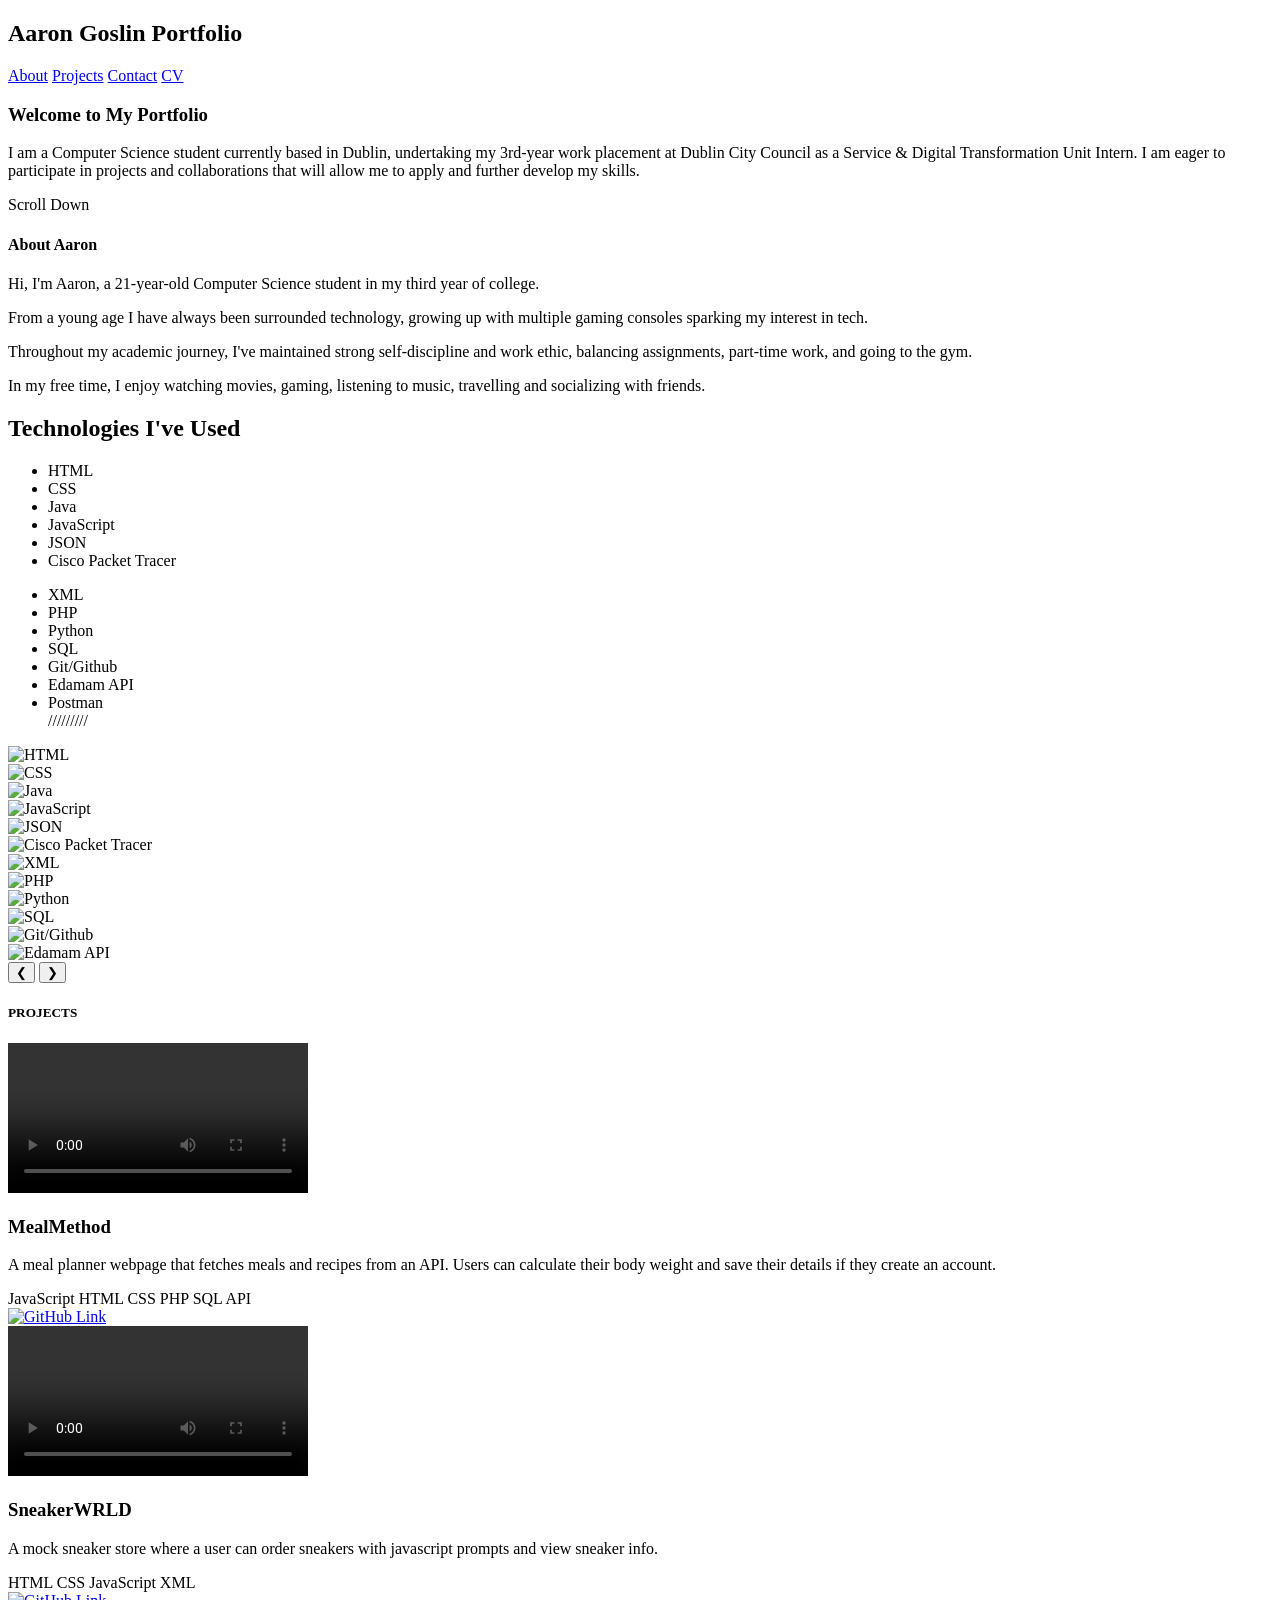
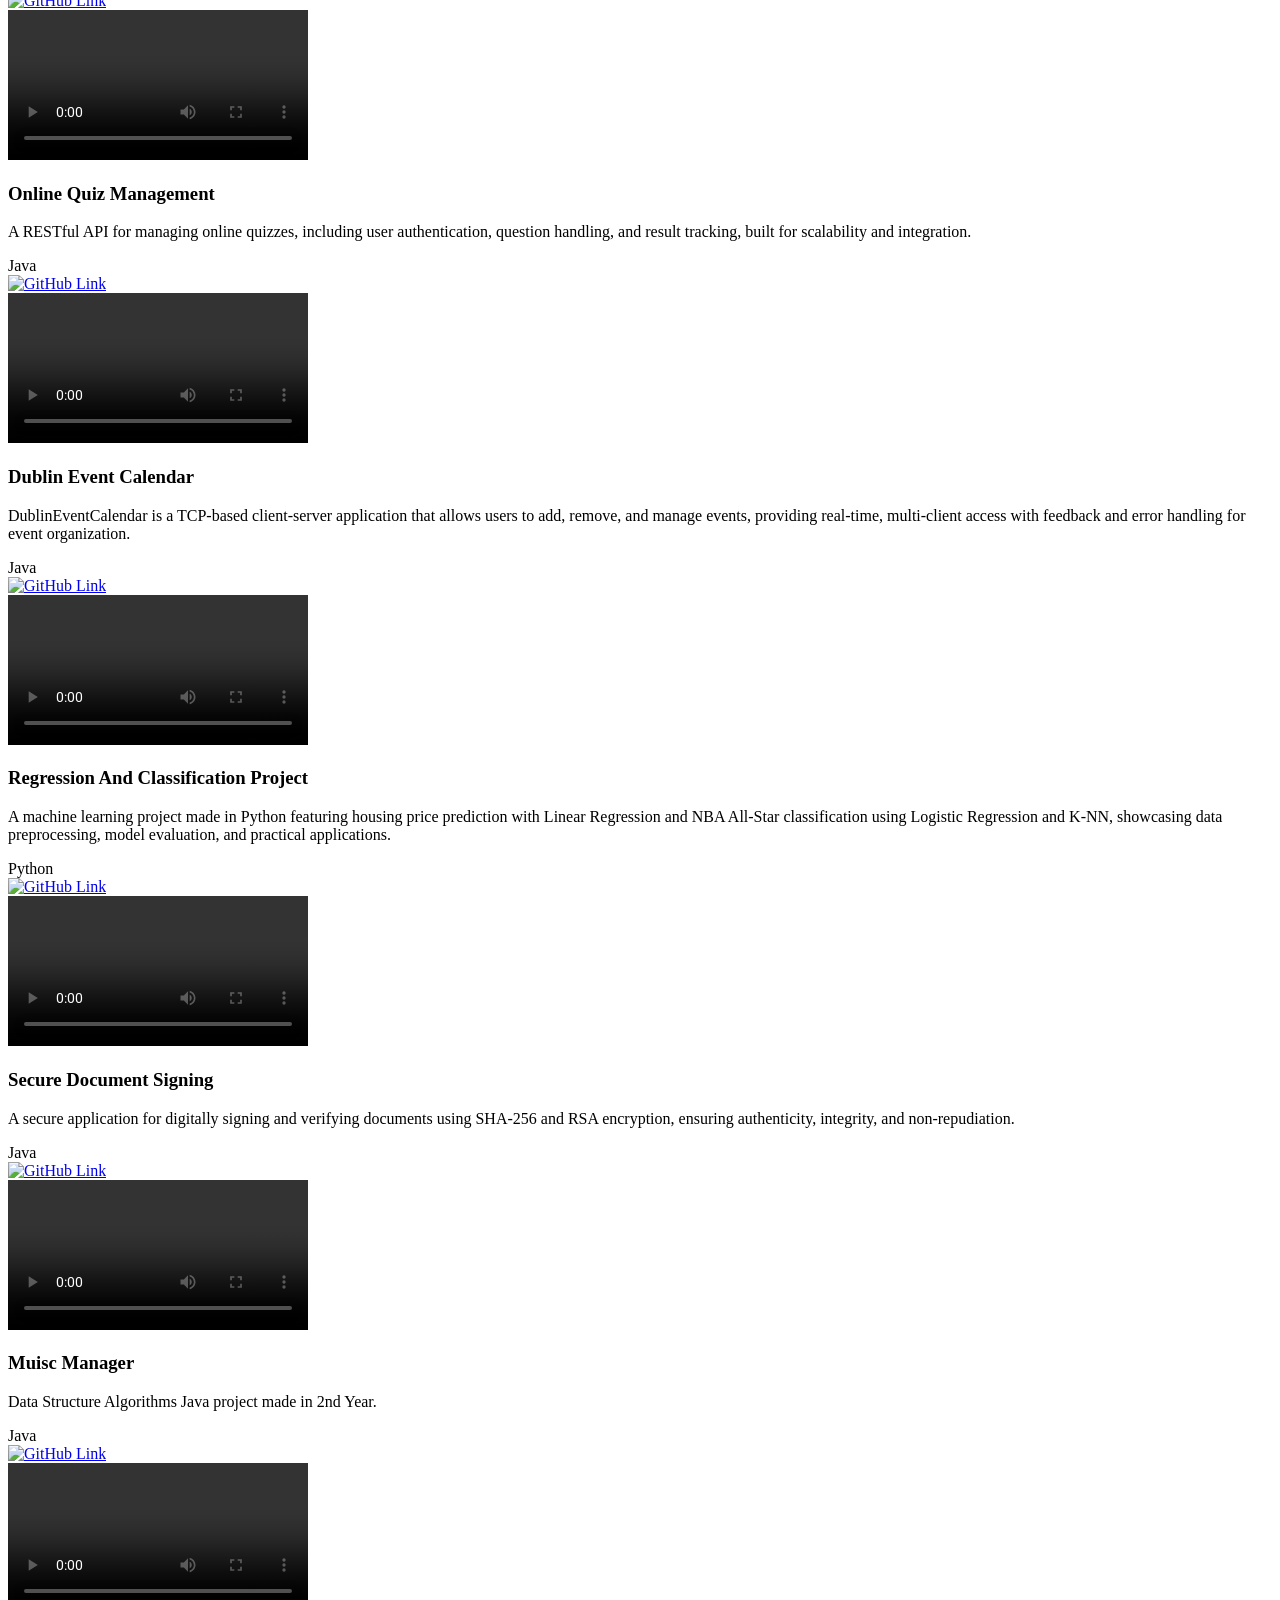
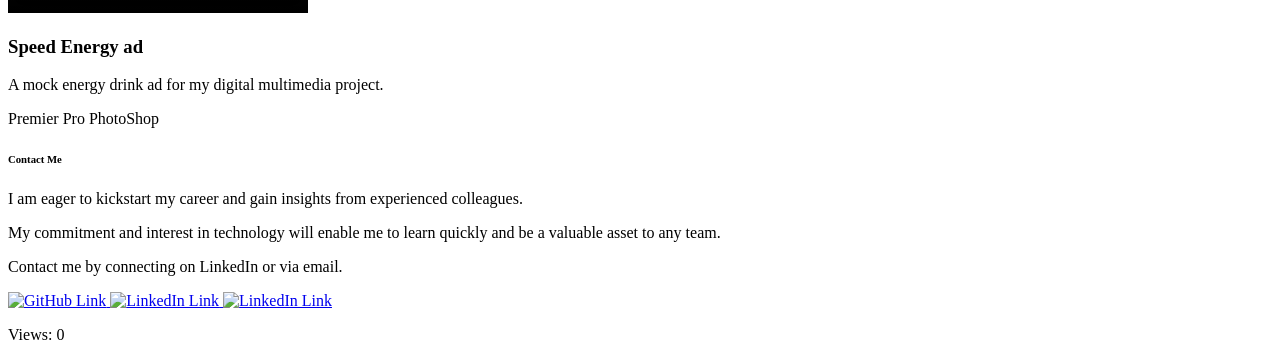
==== index.html @ 22c9a4e2 "Add files via upload" ====
<!DOCTYPE html>
<html lang="en" dir="ltr">
  <head>
    <meta charset="utf-8">
    <meta name="viewport" content="width=device-width, initial-scale=1.0">
    <title>Aaron Goslin Portfolio</title>
    <!-- GOOGLE FONTS -->
    <link rel="preconnect" href="https://fonts.googleapis.com">
    <link rel="preconnect" href="https://fonts.gstatic.com" crossorigin>
    <link href="https://fonts.googleapis.com/css2?family=PT+Sans&family=Roboto:wght@500&display=swap" rel="stylesheet">
    <link rel="icon" type="image/x-icon" href="img/ag.png">
    <link rel="stylesheet" href="style.css">
  </head>
  <body>
    <!-- Section 1: Header -->
    <section class="section-1index">

      <header>

        <h1 class="Indlogo">Aaron Goslin Portfolio</h1>
        <nav class="indexNav">
          <a href="#about">About</a>
          <a href="#projects">Projects</a>
          <a href="#contact">Contact</a>
          <a href="CV.pdf" class="active" target="_blank" download >CV</a>
        </nav>
      </header>

      <div class="centered-text">
              <h3>Welcome to My Portfolio</h3>
              <p>I am a Computer Science student currently based in Dublin, undertaking my 3rd-year work placement at
                Dublin City Council as a Service & Digital Transformation Unit Intern.
                I am eager to participate in projects and collaborations that will allow me to apply and further develop my skills.</p>
          </div>

      <div class="scroll-down">
        <p>Scroll Down</p>
        <div class="arrow"></div>
      </div>


    </section>

    <!-- Section 2: About -->
    <section id="about" class="section-2">

    <div class="about-card">
        <h4>About Aaron</h4>
        <p>Hi, I'm Aaron, a 21-year-old Computer Science student in my third year of college. </p>
        <p> From a young age I have always been surrounded technology, growing up with multiple gaming consoles sparking my interest in tech. </p>
        <p>Throughout my academic journey, I've maintained strong self-discipline and work ethic, balancing assignments, part-time work, and going to the gym.</p>
        <p>In my free time, I enjoy watching movies, gaming, listening to music, travelling and socializing with friends.</p>
    </div>

    <div class="content-container">
        <!-- Technologies Card -->
        <div class="tech-card">
            <h2>Technologies I've Used</h2>
            <div class="bookExpect">
                <ul class="left-column">
                    <li>HTML</li>
                    <li>CSS</li>
                    <li>Java</li>
                    <li>JavaScript</li>
                    <li>JSON</li>
                    <li>Cisco Packet Tracer</li>
                </ul>
                <ul class="right-column">
                    <li>XML</li>
                    <li>PHP</li>
                    <li>Python</li>
                    <li>SQL</li>
                    <li>Git/Github</li>
                    <li>Edamam API</li>
                    <li>Postman</li> /////////
                </ul>
            </div>

            <div class="carousel-container">
                <div class="carousel-wrapper">
                    <div class="carousel-item"><img src="img/html.png" alt="HTML"></div>
                    <div class="carousel-item"><img src="img/css.png" alt="CSS"></div>
                    <div class="carousel-item"><img src="img/java.png" alt="Java"></div>
                    <div class="carousel-item"><img src="img/javascript.png" alt="JavaScript"></div>
                    <div class="carousel-item"><img src="img/json.png" alt="JSON"></div>
                    <div class="carousel-item"><img src="img/cisco.png" alt="Cisco Packet Tracer"></div>
                    <div class="carousel-item"><img src="img/xml.png" alt="XML"></div>
                    <div class="carousel-item"><img src="img/php.png" alt="PHP"></div>
                    <div class="carousel-item"><img src="img/python.png" alt="Python"></div>
                    <div class="carousel-item"><img src="img/sql.png" alt="SQL"></div>
                    <div class="carousel-item"><img src="img/git3.png" alt="Git/Github"></div>
                    <div class="carousel-item"><img src="img/edamam.png" alt="Edamam API"></div>
                </div>
                <button class="carousel-button prev" onclick="moveSlide(-1)">&#10094;</button>
                <button class="carousel-button next" onclick="moveSlide(1)">&#10095;</button>
            </div>
        </div>


        </section>



        <!-- Section 3: Projects -->
      <section id="projects" class="section-3">
        <h5>PROJECTS</h5>
        <div class="project-cards-container">
          <div class="project-card">
            <video class="project-image" controls>
              <source src="vid/MealMethod_Demo.mp4" type="video/mp4">
            </video>
            <div class="project-details">
              <h3>MealMethod</h3>
              <p>A meal planner webpage that fetches meals and recipes from an API.
                Users can calculate their body weight and save their details if they create an account.</p>
              <div class="tech-stack">
                <span>JavaScript</span>
                <span>HTML</span>
                <span>CSS</span>
                <span>PHP</span>
                <span>SQL</span>
                <span>API</span>
              </div>
              <div class="project-links">
                <a href="https://github.com/aarongoso/MealMethod" target="_blank">
                  <img src="img/git2.png" alt="GitHub Link" style="cursor: pointer;">
                </a>
              </div>
            </div>
          </div>

          <div class="project-card">
            <video class="project-image" controls>
              <source src="vid/SneakerWRLD_Demo.mp4" type="video/mp4">
            </video>
            <div class="project-details">
              <h3>SneakerWRLD</h3>
              <p>A mock sneaker store where a user can order sneakers with javascript prompts and view sneaker info.</p>
              <div class="tech-stack">
                <span>HTML</span>
                <span>CSS</span>
                <span>JavaScript</span>
                <span>XML</span>
              </div>
              <div class="project-links">
                <a href="https://github.com/aarongoso/SneakerWRLD" target="_blank">
                  <img src="img/git2.png" alt="GitHub Link" style="cursor: pointer;">
                </a>
              </div>
            </div>
          </div>

          <div class="project-card">
            <video class="project-image" controls>
              <source src="vid/OnlineQuizManagement.mp4" type="video/mp4">
            </video>
            <div class="project-details">
              <h3>Online Quiz Management</h3>
              <p>A RESTful API for managing online quizzes, including user authentication, question handling,
                and result tracking, built for scalability and integration.</p>
              <div class="tech-stack">
                <span>Java</span>
              </div>
              <div class="project-links">
                <a href="https://github.com/aarongoso/OnlineQuizManagement" target="_blank">
                  <img src="img/git2.png" alt="GitHub Link" style="cursor: pointer;">
                </a>
              </div>
            </div>
          </div>

          <div class="project-card">
            <video class="project-image" controls>
              <source src="vid/DublinEventCalendar.mp4" type="video/mp4">
            </video>
            <div class="project-details">
              <h3>Dublin Event Calendar</h3>
              <p>DublinEventCalendar is a TCP-based client-server application that allows users to add, remove,
                 and manage events, providing real-time, multi-client access with feedback and error handling for event organization.</p>
              <div class="tech-stack">
                <span>Java</span>
              </div>
              <div class="project-links">
                <a href="https://github.com/aarongoso/DublinEventCalendar" target="_blank">
                  <img src="img/git2.png" alt="GitHub Link" style="cursor: pointer;">
                </a>
              </div>
            </div>
          </div>

          <div class="project-card">
            <video class="project-image" controls>
              <source src="vid/AI&ML.mp4" type="video/mp4">
            </video>
            <div class="project-details">
              <h3>Regression And Classification Project</h3>
              <p>A machine learning project made in Python featuring housing price prediction with
                Linear Regression and NBA All-Star classification using Logistic Regression and K-NN,
                 showcasing data preprocessing, model evaluation, and practical applications.</p>
              <div class="tech-stack">
                <span>Python</span>
              </div>
              <div class="project-links">
                <a href="https://github.com/aarongoso/RegressionAndClassification" target="_blank">
                  <img src="img/git2.png" alt="GitHub Link" style="cursor: pointer;">
                </a>
              </div>
            </div>
          </div>

          <div class="project-card">
            <video class="project-image" controls>
              <source src="vid/SecureDocument.mp4" type="video/mp4">
            </video>
            <div class="project-details">
              <h3>Secure Document Signing</h3>
              <p>A secure application for digitally signing and verifying documents using SHA-256 and RSA encryption, ensuring authenticity,
                 integrity, and non-repudiation.</p>
              <div class="tech-stack">
                <span>Java</span>
              </div>
              <div class="project-links">
                <a href="https://github.com/aarongoso/SecureDocumentSigning" target="_blank">
                  <img src="img/git2.png" alt="GitHub Link" style="cursor: pointer;">
                </a>
              </div>
            </div>
          </div>

          <div class="project-card">
            <video class="project-image" controls>
              <source src="vid/MusicJava.mp4" type="video/mp4">
            </video>
            <div class="project-details">
              <h3>Muisc Manager</h3>
              <p>Data Structure Algorithms Java project made in 2nd Year.</p>
              <div class="tech-stack">
                <span>Java</span>
              </div>
              <div class="project-links">
                <a href="https://github.com/aarongoso/MusicManager" target="_blank">
                  <img src="img/git2.png" alt="GitHub Link" style="cursor: pointer;">
                </a>
              </div>
            </div>
          </div>

          <div class="project-card">
            <video class="project-image" controls>
              <source src="vid/Speed.mp4" type="video/mp4">
            </video>
            <div class="project-details">
              <h3>Speed Energy ad</h3>
              <p>A mock energy drink ad for my digital multimedia project.</p>
              <div class="tech-stack">
                <span>Premier Pro</span>
                <span>PhotoShop</span>
              </div>
            </div>
          </div>

        </div>
      </section>



      <!-- Section 4: Contact -->
  <section id="contact" class="section-4">
    <div class="contact-card">
      <h6>Contact Me</h6>
      <p>I am eager to kickstart my career and gain insights from experienced colleagues. </p>
      <p>My commitment and interest in technology will enable me to learn quickly and be a valuable asset to any team.</p>
      <p>Contact me by connecting on LinkedIn or via email.</p>
      <div class="contact-links">
        <a href="https://github.com/aarongoso" target="_blank">
          <img src="img/git2.png" alt="GitHub Link" style="cursor: pointer;">
        </a>
        <a href="https://www.linkedin.com/in/aaron-goslin-661679253/" target="_blank">
          <img src="img/linkedin.png" alt="LinkedIn Link" style="cursor: pointer;">
        </a>
        <a href="mailto:aarongoso11@gmail.com" target="_blank">
          <img src="img/email.png" alt="LinkedIn Link" style="cursor: pointer;">
        </a>
      </div>
    </div>

  </section>

  <p>Views: <span id="viewCount">0</span></p>

    <!-- jQuery Scripts -->
    <script src="https://code.jquery.com/jquery-3.5.1.min.js" integrity="sha256-9/aliU8dGd2tb6OSsuzixeV4y/faTqgFtohetphbbj0=" crossorigin="anonymous"></script>
    <script src="java.js"></script>

    <footer class="footer">
</footer>
  </body>
</html>
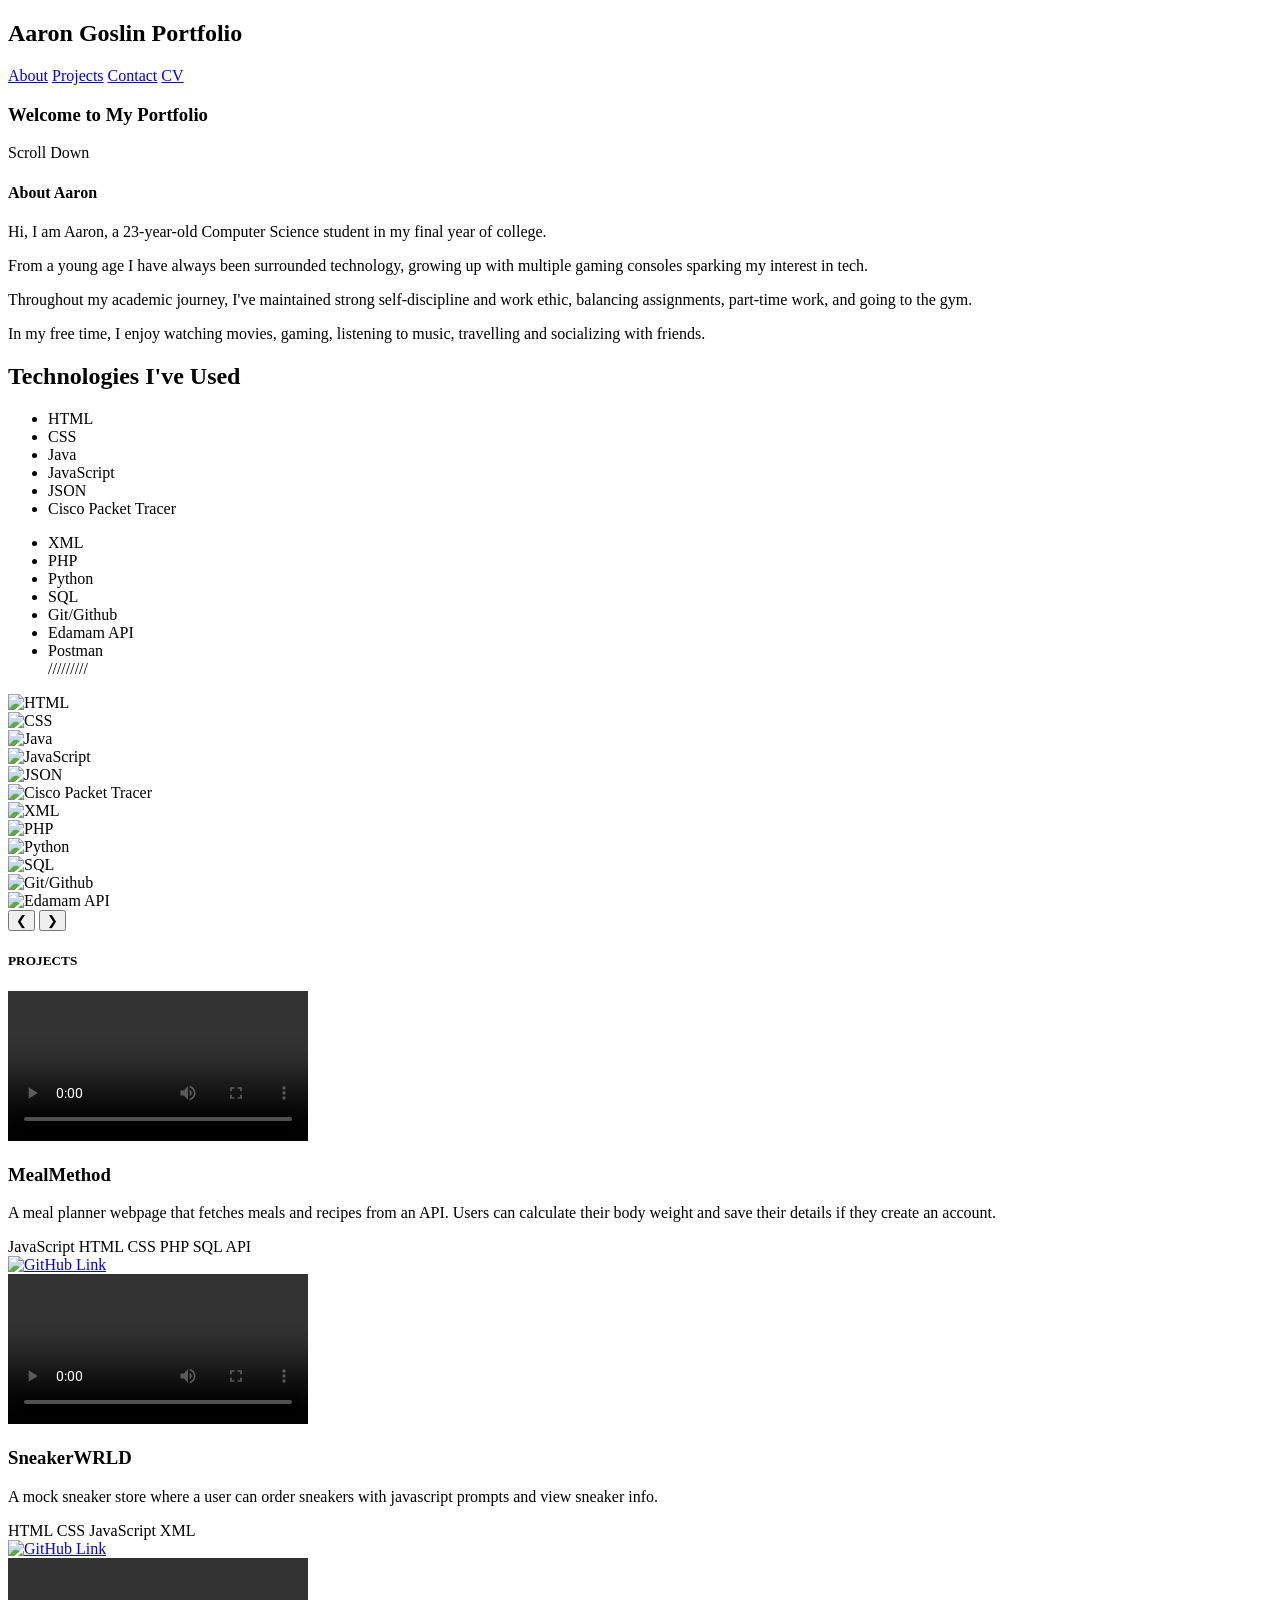
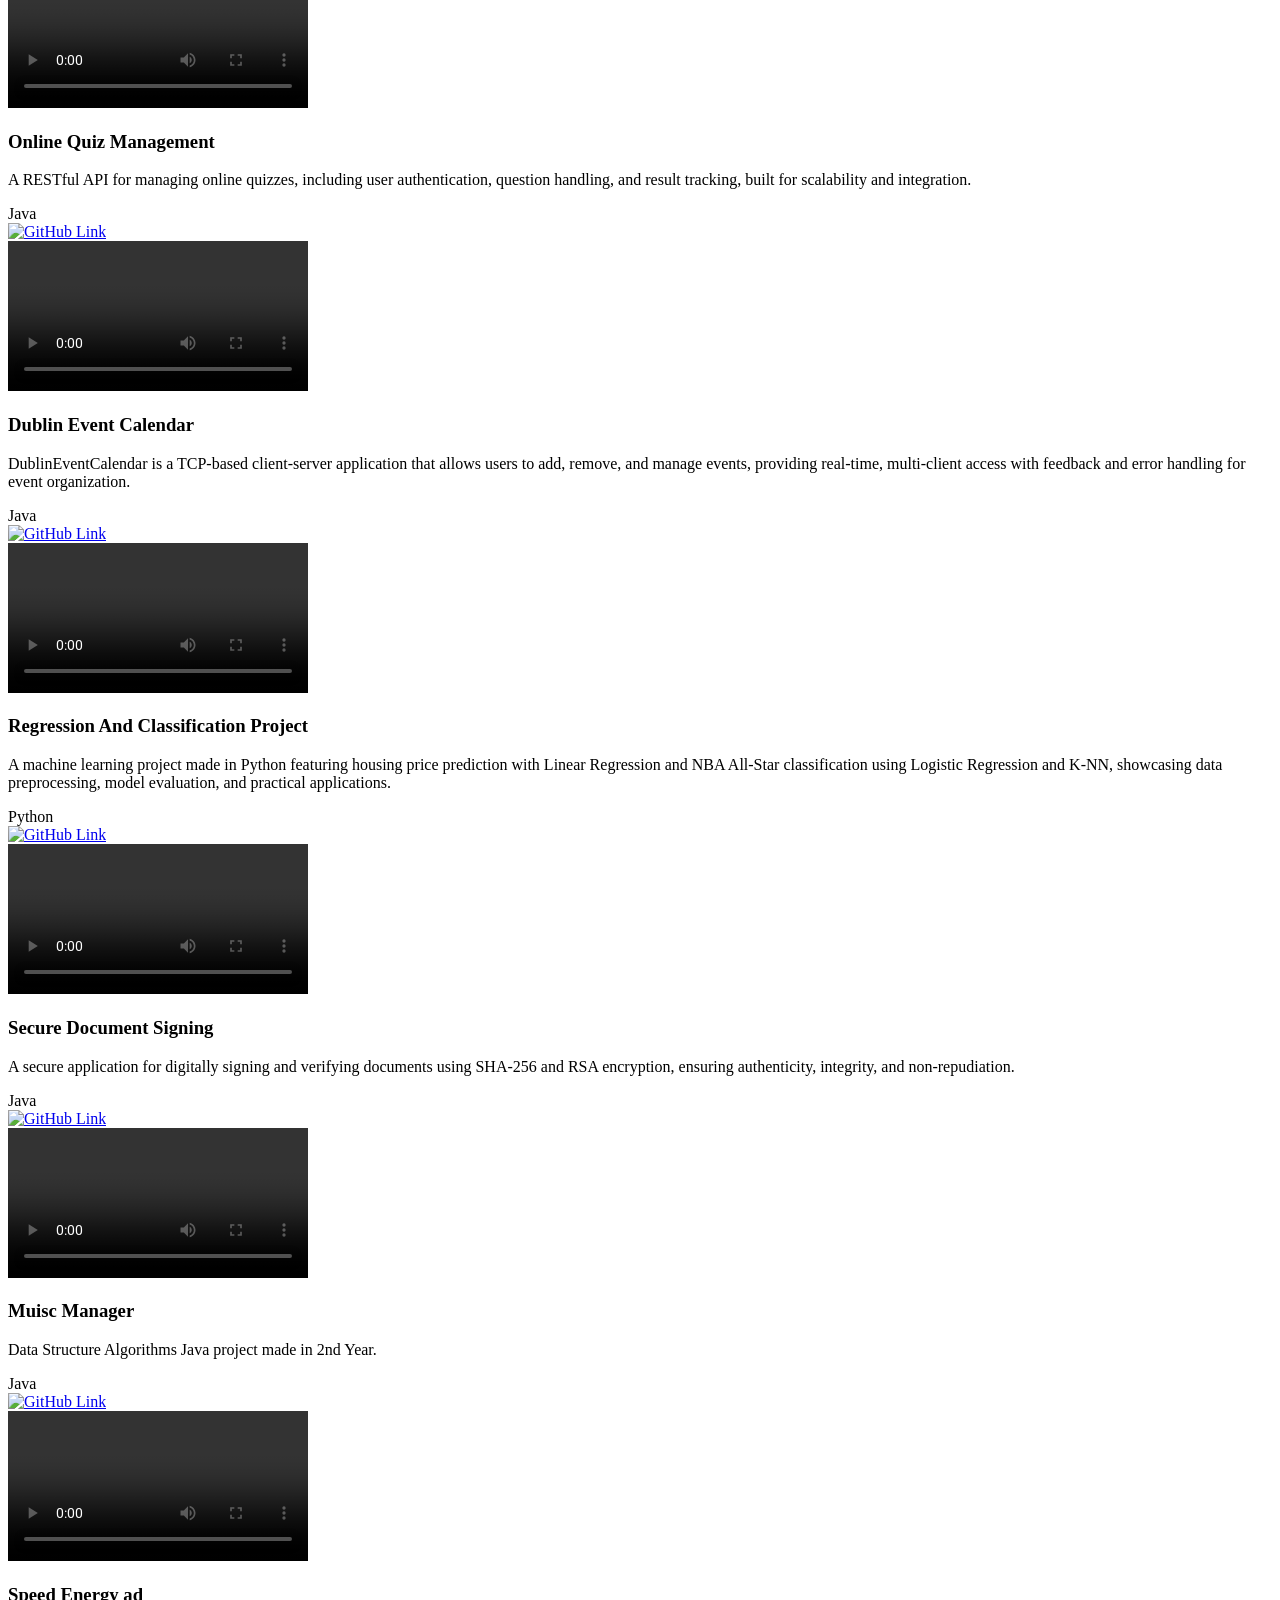
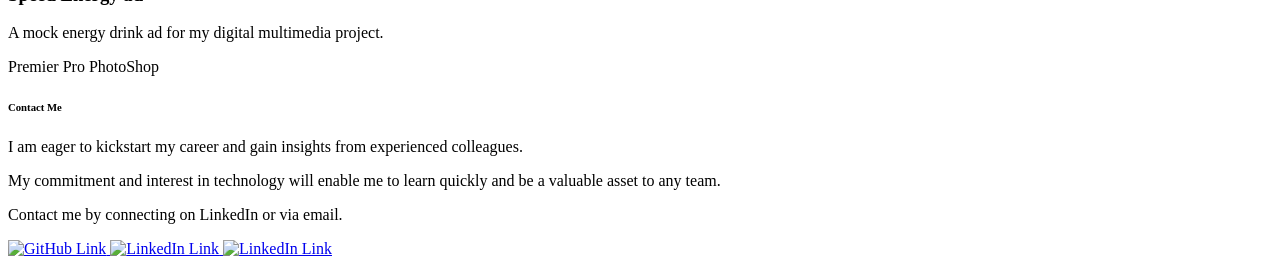
==== commit 8369f6f1: "Add files via upload" ====
--- a/index.html
+++ b/index.html
@@ -28,9 +28,10 @@
 
       <div class="centered-text">
               <h3>Welcome to My Portfolio</h3>
-              <p>I am a Computer Science student currently based in Dublin, undertaking my 3rd-year work placement at
-                Dublin City Council as a Service & Digital Transformation Unit Intern.
-                I am eager to participate in projects and collaborations that will allow me to apply and further develop my skills.</p>
+              <pI am a Computer Science student currently based in Dublin,
+              having completed my 3rd-year work placement at Dublin City Council as a Service & Digital Transformation Unit Intern.
+            I am now in my 4th year at the National College of Ireland,
+            eagerly seeking full-time or graduate work opportunities to apply and further develop my skills from September 2026.</p>
           </div>
 
       <div class="scroll-down">
@@ -46,7 +47,7 @@
 
     <div class="about-card">
         <h4>About Aaron</h4>
-        <p>Hi, I'm Aaron, a 21-year-old Computer Science student in my third year of college. </p>
+        <p>Hi, I am Aaron, a 23-year-old Computer Science student in my final year of college. </p>
         <p> From a young age I have always been surrounded technology, growing up with multiple gaming consoles sparking my interest in tech. </p>
         <p>Throughout my academic journey, I've maintained strong self-discipline and work ethic, balancing assignments, part-time work, and going to the gym.</p>
         <p>In my free time, I enjoy watching movies, gaming, listening to music, travelling and socializing with friends.</p>
@@ -286,8 +287,6 @@
 
   </section>
 
-  <p>Views: <span id="viewCount">0</span></p>
-
     <!-- jQuery Scripts -->
     <script src="https://code.jquery.com/jquery-3.5.1.min.js" integrity="sha256-9/aliU8dGd2tb6OSsuzixeV4y/faTqgFtohetphbbj0=" crossorigin="anonymous"></script>
     <script src="java.js"></script>
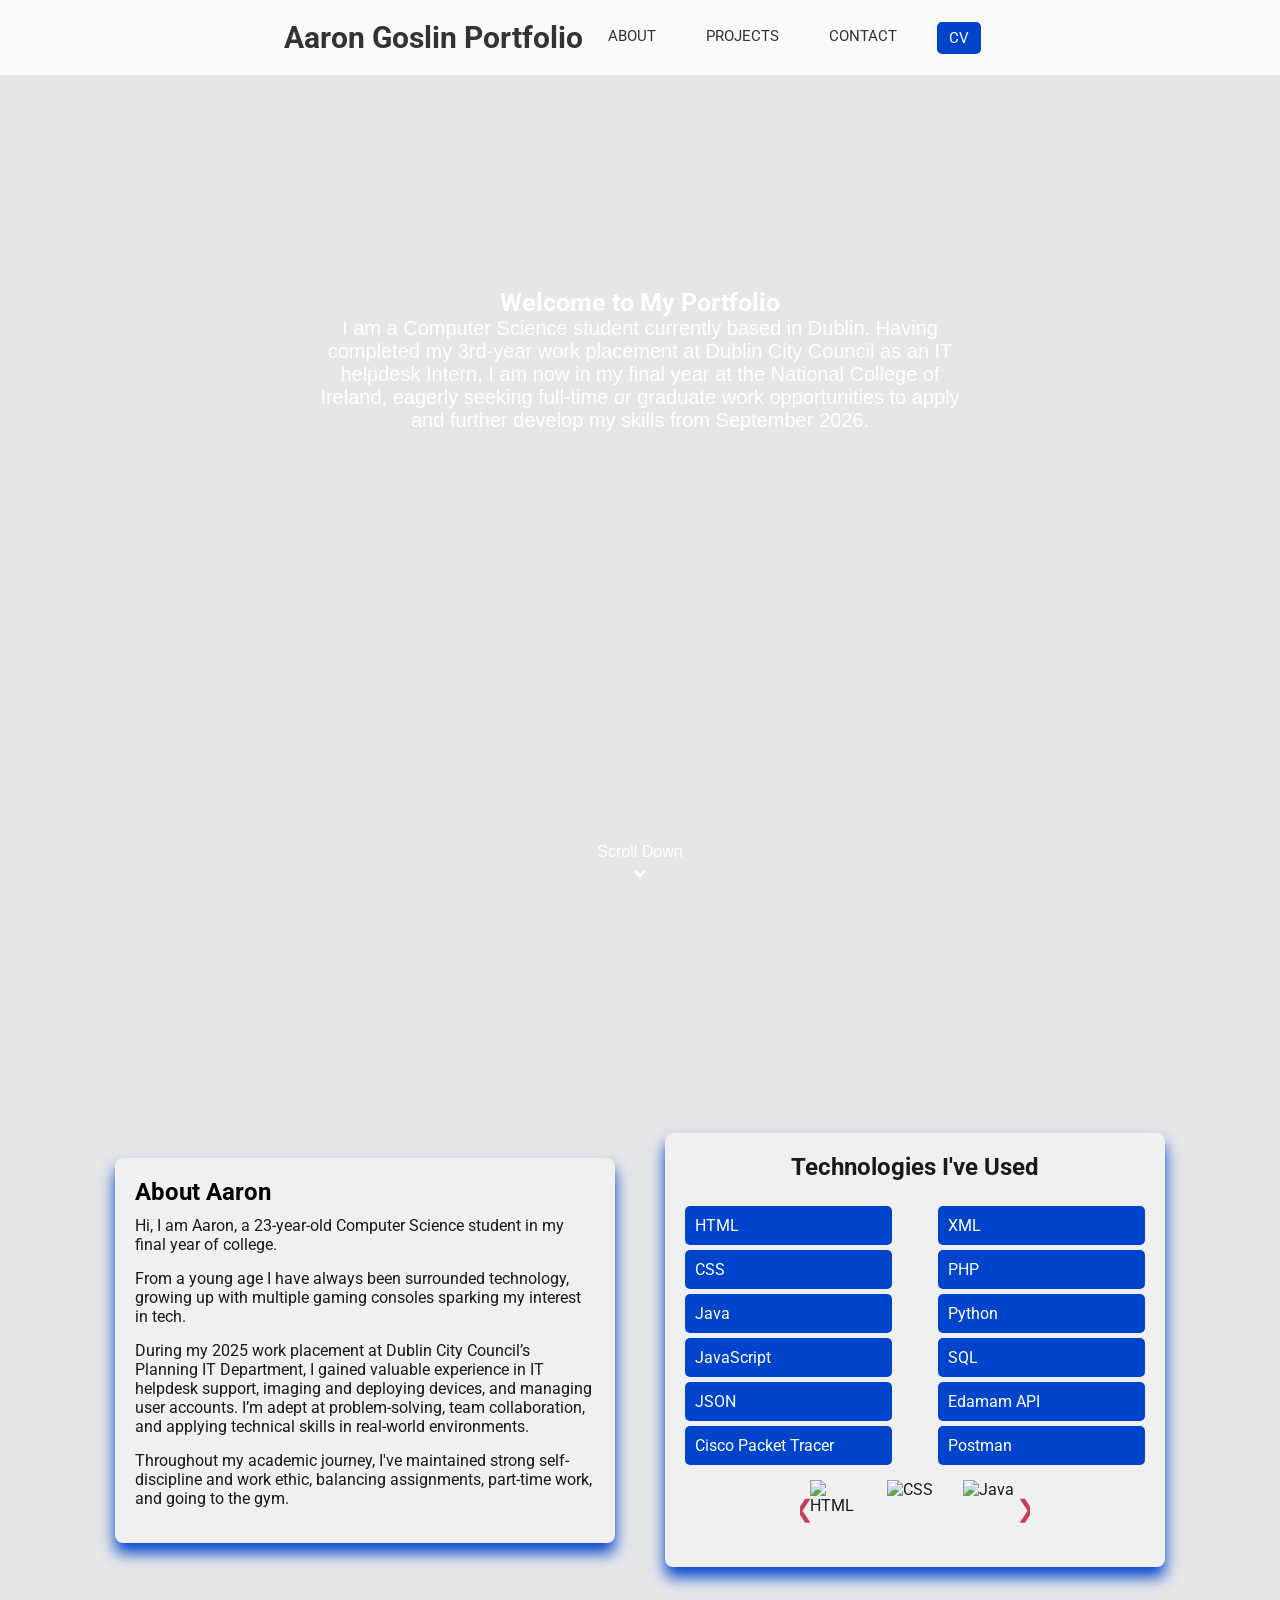
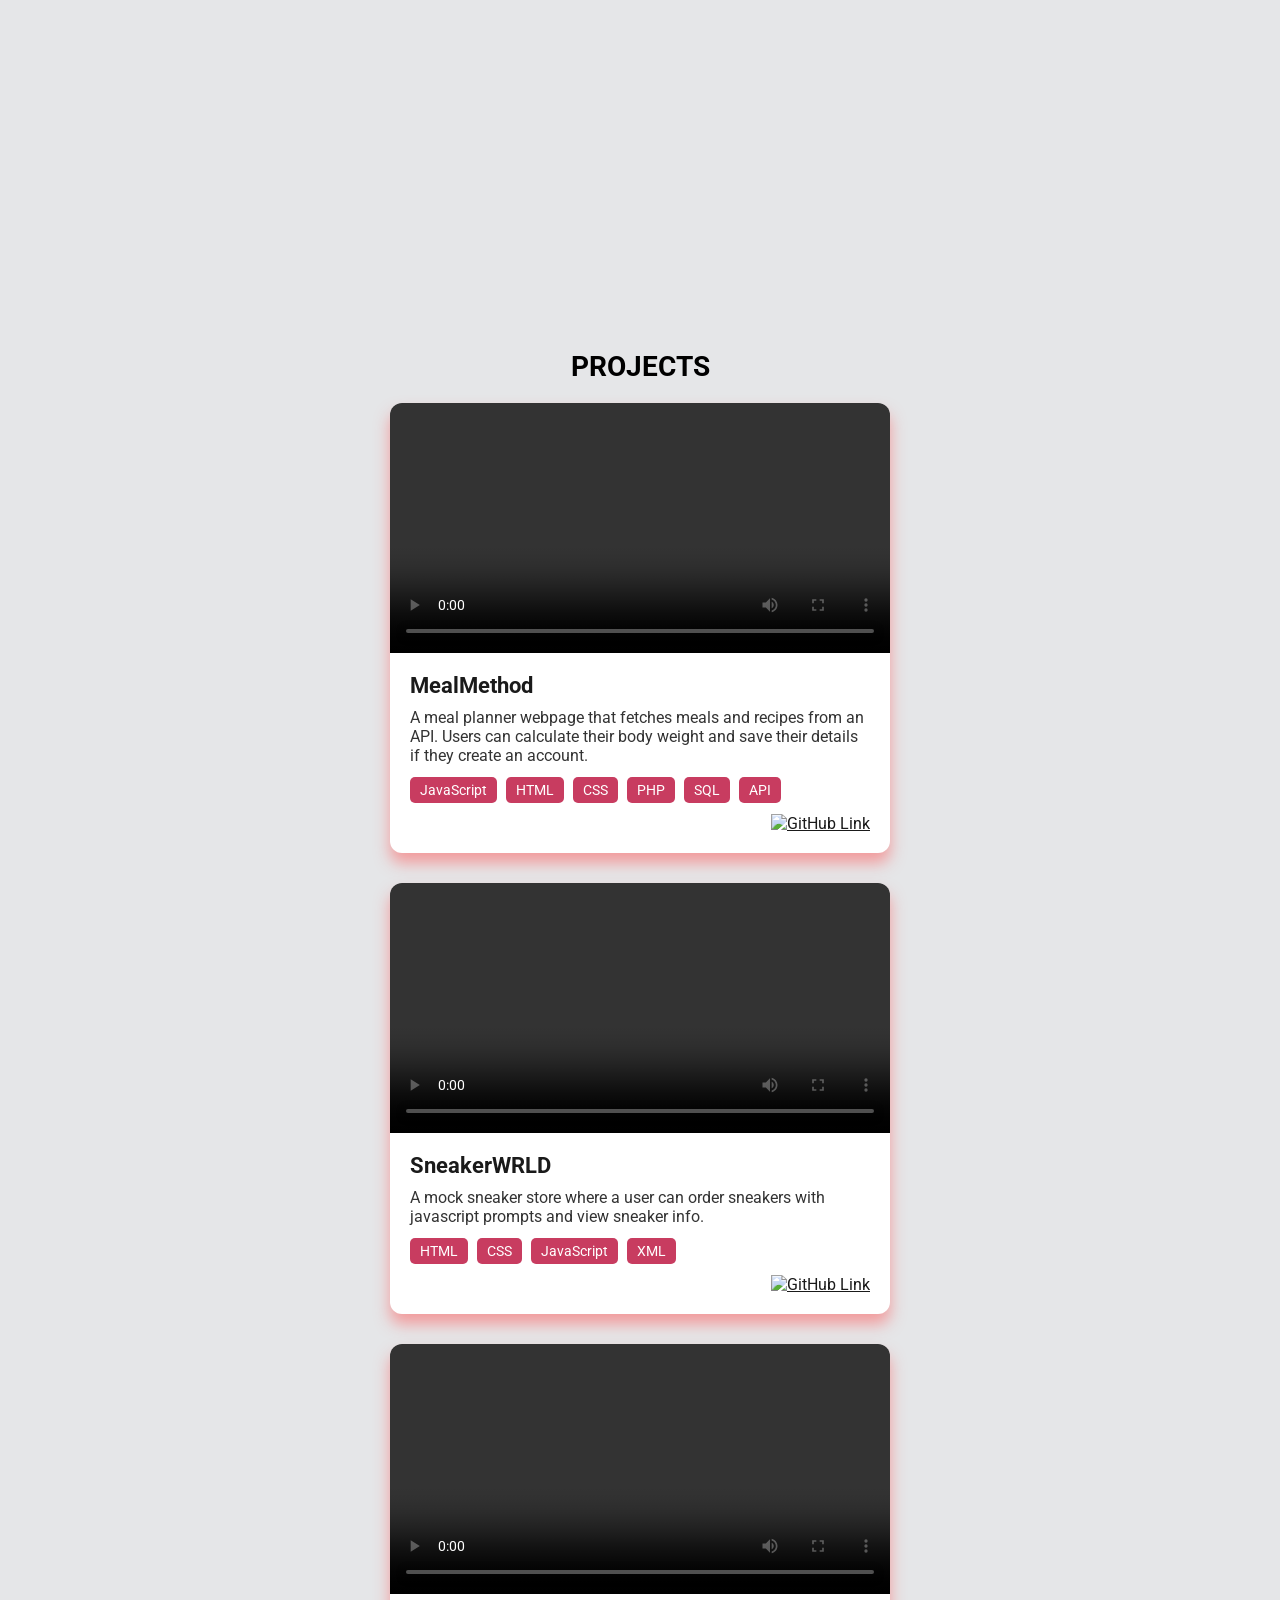
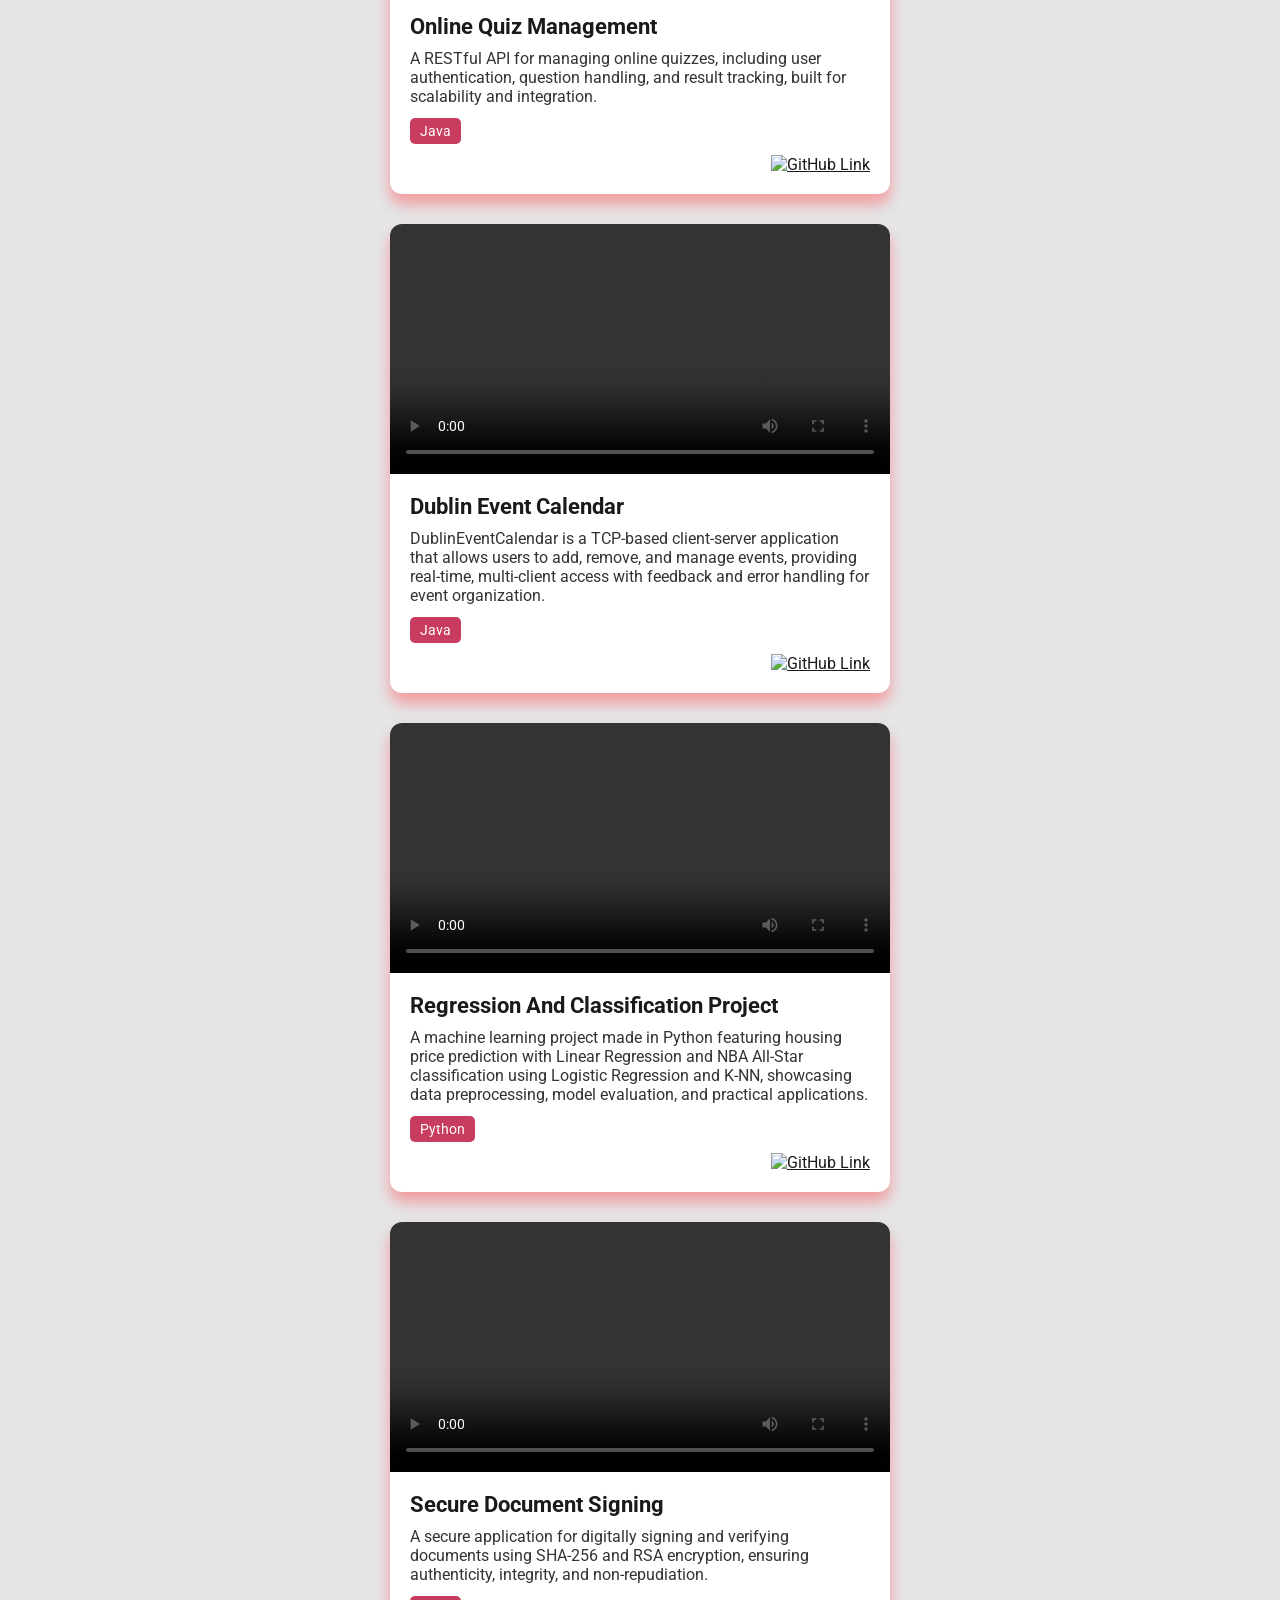
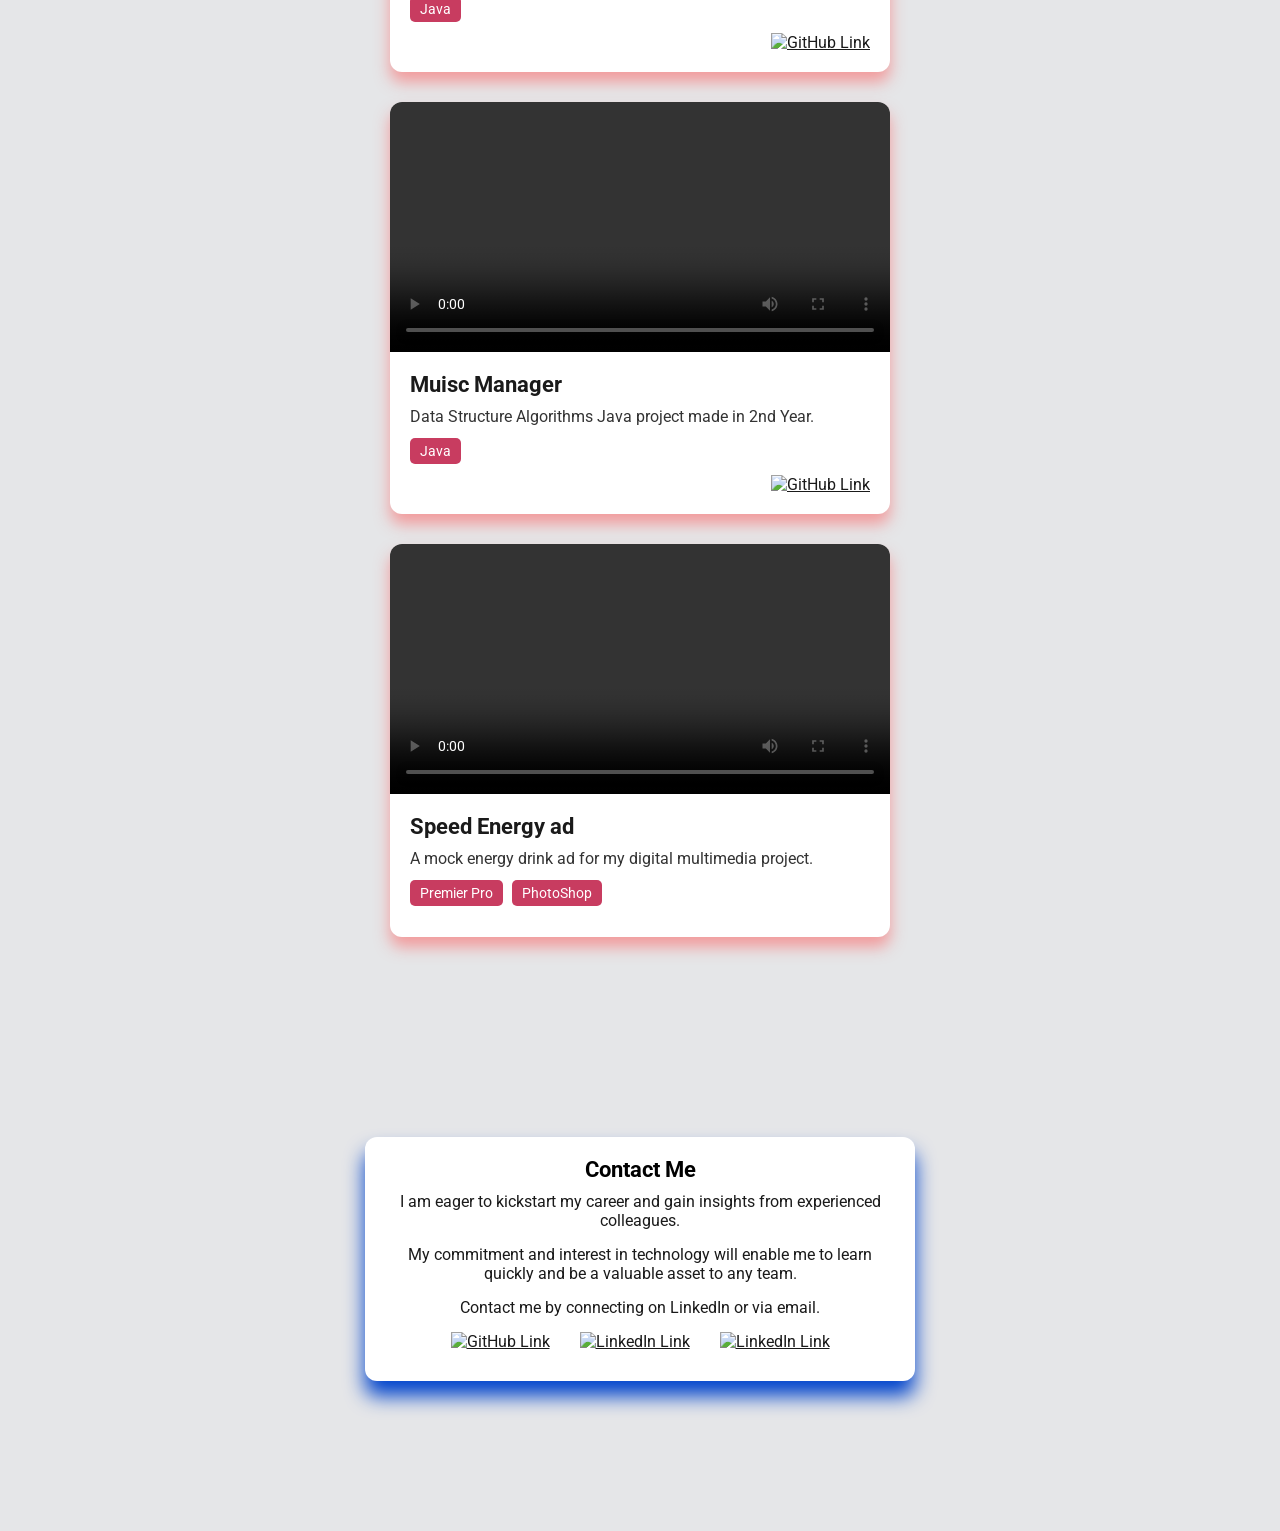
==== commit 812aa294: "Add files via upload" ====
--- a/index.html
+++ b/index.html
@@ -28,9 +28,9 @@
 
       <div class="centered-text">
               <h3>Welcome to My Portfolio</h3>
-              <pI am a Computer Science student currently based in Dublin,
-              having completed my 3rd-year work placement at Dublin City Council as a Service & Digital Transformation Unit Intern.
-            I am now in my 4th year at the National College of Ireland,
+              <p>I am a Computer Science student currently based in Dublin.
+              Having completed my 3rd-year work placement at Dublin City Council as an IT helpdesk Intern,
+            I am now in my final year at the National College of Ireland,
             eagerly seeking full-time or graduate work opportunities to apply and further develop my skills from September 2026.</p>
           </div>
 
@@ -49,8 +49,9 @@
         <h4>About Aaron</h4>
         <p>Hi, I am Aaron, a 23-year-old Computer Science student in my final year of college. </p>
         <p> From a young age I have always been surrounded technology, growing up with multiple gaming consoles sparking my interest in tech. </p>
+        <p>During my 2025 work placement at Dublin City Council’s Planning IT Department, I gained valuable experience in IT helpdesk support, imaging and deploying devices,
+          and managing user accounts. I’m adept at problem-solving, team collaboration, and applying technical skills in real-world environments.</p>
         <p>Throughout my academic journey, I've maintained strong self-discipline and work ethic, balancing assignments, part-time work, and going to the gym.</p>
-        <p>In my free time, I enjoy watching movies, gaming, listening to music, travelling and socializing with friends.</p>
     </div>
 
     <div class="content-container">
@@ -71,9 +72,8 @@
                     <li>PHP</li>
                     <li>Python</li>
                     <li>SQL</li>
-                    <li>Git/Github</li>
                     <li>Edamam API</li>
-                    <li>Postman</li> /////////
+                    <li>Postman</li>
                 </ul>
             </div>
 
--- a/style.css
+++ b/style.css
@@ -0,0 +1,484 @@
+:root {
+  --white-color: #FFFFFF;
+  --black-color: #000000;
+  --gray-color: #333333;
+  --grayback-color: #E5E6E8;
+  --blue-color: #0044cc;
+  --darker-blue-color: #0056b3;
+  --light-red-color: #C83C60;
+  --roboto: 'Roboto';
+  --PT: 'PT Sans';
+}
+
+* {
+  padding: 0;
+  margin: 0;
+  box-sizing: border-box;
+  font-family: 'Roboto', 'PT Sans', sans-serif;
+  color: #1a1a1a;
+}
+
+html, body {
+  height: 100%;
+    background-color: #E5E6E8;
+    color: #fff;
+    margin: 0;
+    padding: 0;
+}
+
+/* Section 1 */
+.section-1index {
+  background: url('background.jpg') no-repeat center center/cover;
+  background-size: cover;
+    height: 100vh;
+    display: flex;
+    flex-direction: column;
+    align-items: center;
+    justify-content: center; /* Center vertically */
+    text-align: center; /* Center text horizontally */
+  position: relative;
+}
+
+.centered-text {
+  position: absolute;
+  top: 40%;
+  left: 50%;
+  transform: translate(-50%, -50%);
+  font-family: 'PT Sans', sans-serif;
+  color: var(--white-color);
+  z-index: 10;
+}
+
+.centered-text h3, .centered-text p {
+  color: white;
+  font-family: 'Roboto', sans-serif;
+  margin: 0;
+  font-size: 25px;
+  opacity: 0; /* Start with invisible text */
+  animation: fadeIn 1.5s ease-in forwards; /* Apply fade-in animation */
+}
+
+.centered-text p {
+  font-family: 'PT Sans', sans-serif;
+  font-size: 20px;
+  animation-delay: 0.3s; /* Delay paragraph animation for stagger effect */
+}
+
+/* Fade-in animation */
+@keyframes fadeIn {
+  from {
+    opacity: 0;
+    transform: translateY(20px); /* Slight upward movement */
+  }
+  to {
+    opacity: 1;
+    transform: translateY(0);
+  }
+}
+
+
+header {
+  display: flex;
+  justify-content: center; /* Center the content horizontally */
+  align-items: center;
+  padding: 20px 30px;
+  position: fixed;
+  top: 0;
+  left: 0;
+  width: 100%;
+  background-color: rgba(255, 255, 255, 0.8);
+  backdrop-filter: blur(5px);
+  transition: background-color 0.5s;
+  z-index: 1000;
+}
+
+h1 {
+  text-align: center;
+  font-size: 30px;
+  color: var(--gray-color);
+  margin: 0; /* Remove margins to ensure centering works */
+}
+
+nav {
+  display: flex; /* Use flexbox for navigation links */
+  justify-content: center; /* Center links */
+}
+
+nav a {
+  margin: 0 15px; /* Add horizontal margin */
+  font-size: 15px;
+  text-decoration: none;
+  text-transform: uppercase;
+  color: var(--gray-color);
+  transition: color 0.3s;
+  transition: color 0.3s, background-color 0.3s; /* Include background-color in transition */
+  padding: 5px 10px; /* Add padding to create the box effect */
+  border-radius: 5px; /* Add border radius for rounded corners */
+}
+
+.indexNav a.active {
+    background: var(--blue-color);
+    color: var(--white-color);
+    border: 2px solid var(--blue-color);
+    padding: 5px 10px;
+    border-radius: 5px;
+    transition: all 0.3s ease;
+}
+
+/* Hover Effect for the Navbar Button */
+nav a:hover {
+  color: var(--white-color); /* Change text color to white */
+  background-color: var(--blue-color); /* Blue background box on hover */
+}
+
+
+/* Styling for the CV Button */
+.indexNav a[href$="cv.pdf"] {
+    background: #007bff; /* Blue background for the CV button */
+    color: white; /* White text color for contrast */
+    border: 2px solid #007bff; /* Border to match the button */
+}
+
+/* Hover Effect for the CV Button */
+.indexNav a[href$="cv.pdf"]:hover {
+    background: #0056b3; /* Darker blue on hover */
+    border: 2px solid #0056b3;
+    transition: all 0.3s ease; /* Smooth transition effect */
+}
+
+.scroll-down {
+  position: absolute;
+  bottom: 20px;
+  left: 50%;
+  transform: translateX(-50%);
+  text-align: center;
+  opacity: 0.6;
+  transition: opacity 0.5s ease-in-out;
+}
+
+.scroll-down p {
+  font-family: 'PT Sans', sans-serif;
+  color: var(--white-color);
+}
+
+.arrow {
+  border: solid var(--white-color);
+  border-width: 0 3px 3px 0;
+  display: inline-block;
+  padding: 3px;
+  transform: rotate(45deg);
+  margin-top: 5px;
+}
+
+/* About Section Styling */
+.section-2 {
+    display: flex;                  /* Use Flexbox for positioning */
+    justify-content: center;        /* Center content horizontally */
+    align-items: center;            /* Center content vertically */
+    min-height: 100vh;
+    background-color: #E5E6E8;
+    gap: 50px;                      /* Space between the two cards */
+    margin-bottom: 150px
+}
+
+.section-2 h4 {
+    font-size: 24px;
+    color: var(--black-color);
+    margin-bottom: 10px;
+}
+
+/* Styling for the About Cards */
+.about-card, .tech-card {
+    background-color: #f0f0f0;      /* Light background for the cards */
+    border-radius: 8px;             /* Rounded corners */
+    box-shadow: 0 10px 15px var(--blue-color); /* Subtle shadow */
+    padding: 20px;                  /* Inner padding for content */
+    width: 500px;
+    text-align: left;
+}
+
+.about-card p {
+    margin-bottom: 15px; /* Adjust the value for desired spacing */
+}
+
+.tech-card h2 {
+  text-align: center; /* Center text alignment */
+ margin: 0 0 20px; /* Optional spacing below the heading */
+}
+
+.bookExpect {
+    display: flex; /* Align columns side by side */
+    justify-content: space-between; /* Space between columns */
+    margin-top: 20px; /* Space above the technology list */
+}
+
+.left-column, .right-column {
+    list-style-type: none;
+    padding: 0;
+    width: 45%;
+}
+
+.left-column li, .right-column li {
+    background: var(--blue-color);
+    color: var(--white-color);
+    margin: 5px 0;
+    padding: 10px;
+    border-radius: 5px; /* Rounded corners */
+    transition: background-color 0.3s; /* Smooth transition for hover effect */
+}
+
+.left-column li:hover, .right-column li:hover {
+    background: var(--gray-color); /* Change background on hover */
+}
+
+.carousel-container {
+    position: relative;
+    width: 50%;
+    margin: auto;
+    overflow: hidden; /* Hide overflow for scrolling effect */
+}
+
+/* Carousel Wrapper to hold all items */
+.carousel-wrapper {
+    display: flex;
+    transition: transform 0.5s ease-in-out;
+}
+
+/* Carousel Item */
+.carousel-item {
+    min-width: 33.33%; /* Show three items at a time */
+    box-sizing: border-box;
+    padding: 10px;
+}
+
+/* Carousel Button Styling */
+.carousel-button {
+    background: transparent; /* Clear background */
+    border: none;
+    cursor: pointer;
+    outline: none;
+    font-size: 24px;
+    color: #C83C60;
+    transition: color 0.3s;
+    width: 1%;
+    height: 50px;
+    display: flex;
+    align-items: center;
+    justify-content: center;
+}
+
+/* Optional hover effect */
+.carousel-button:hover {
+    color: darkblue; /* Darker blue on hover */
+}
+
+/* Positioning for better alignment */
+.carousel-button.prev {
+    position: absolute;
+    left: 3px;
+    top: 50%;
+    transform: translateY(-50%);
+}
+
+.carousel-button.next {
+    position: absolute;
+    right: 3px;
+    top: 50%;
+    transform: translateY(-50%);
+}
+
+
+.section
+
+
+
+.section-3 {
+    display: flex; /* Flexbox to center content */
+    flex-direction: column;
+    align-items: center;
+    justify-content: center;
+    padding: 20px;
+}
+
+.section-3 h5 {
+    text-align: center;
+    font-size: 28px;
+    margin-bottom: 20px;
+    color: var(--black-color);
+}
+
+
+/* Projects Section Styling */
+.projects-section {
+    display: flex;
+    justify-content: center;
+    align-items: center;
+    min-height: 100vh;
+    background-color: #f5f5f5;
+}
+
+/* Container to hold all project cards */
+.project-cards-container {
+    display: flex;
+    flex-direction: column;
+    align-items: center;
+    justify-content: center;
+    gap: 30px;    /* Space between project cards */
+    margin: 0 auto;
+}
+
+/* Individual project card */
+.project-card {
+    background-color: var(--white-color);
+    border-radius: 12px;          /* Rounded corners */
+    box-shadow: 0 10px 15px rgba(255, 81, 81, 0.5);
+    overflow: hidden;        /* Ensure inner content doesn't overflow */
+    width: 500px;
+    display: flex;
+    flex-direction: column;     /* Stack content inside the card */
+    text-align: left;
+    margin: 0 auto;         /* Center each card within the container */
+}
+
+
+/* Project image */
+.project-image {
+    width: 100%;
+    height: auto;
+}
+
+/* Details section inside the project card */
+.project-details {
+    padding: 20px;
+    text-align: left;
+}
+
+/* Project title styling */
+.project-details h3 {
+    font-size: 22px;
+    margin-bottom: 10px;
+}
+
+/* Project description styling */
+.project-details p {
+    font-size: 16px;
+    color: #333;
+}
+
+/* Tech stack container */
+.tech-stack {
+    margin: 15px 0;
+}
+
+.tech-stack span {
+    background-color: #C83C60;
+    color: #fff;
+    padding: 5px 10px;
+    border-radius: 5px;
+    margin-right: 5px; /* Space between stack items */
+    font-size: 14px;
+}
+
+/* Project links container */
+.project-links {
+    display: flex;
+    justify-content: flex-end; /* Align the links to the right */
+    align-items: center;
+    margin-top: 15px; /* Space above the links */
+}
+
+.github-link {
+    color: var(--gray-color);
+    text-decoration: none;
+    font-size: 16px;
+}
+
+.github-link:hover {
+    color: var(--blue-color); /* Change color on hover */
+}
+
+/* Responsive adjustments */
+@media (max-width: 768px) {
+    .project-card {
+        width: 100%; /* Full width on smaller screens */
+    }
+}
+
+/*      Contact Section    */
+.contact-card {
+    background-color: var(--white-color);
+    border-radius: 12px; /* Rounded corners */
+    box-shadow: 0 15px 20px var(--blue-color);
+    padding: 20px; /* Inner padding for content */
+    width: 550px;
+    margin: auto; /* Center the card */
+    text-align: center;
+    margin-top: 200px;
+    margin-bottom: 50px;
+
+}
+
+.contact-card p {
+    margin-bottom: 15px;
+
+}
+
+h6 {
+    font-size: 22px;
+    color: var(--black-color);
+    margin-bottom: 10px;
+}
+
+.contact-links {
+    display: flex;
+    justify-content: center;
+    align-items: center;
+    margin: 10px 0;
+}
+
+.contact-links a {
+    margin: 0 15px;
+}
+
+.contact-links img {
+    width: 40px;
+    height: auto;
+    transition: transform 0.3s;  /* Smooth transition for hover effect */
+}
+
+.contact-links img:hover {
+    transform: scale(1.1); /* Slightly enlarges the icon on hover */
+}
+
+/* Scrollbar styling for Webkit browsers (Chrome, Safari) */
+::-webkit-scrollbar {
+    width: 20px;
+
+}
+
+::-webkit-scrollbar-track {
+    background: #f0f0f0;
+}
+
+::-webkit-scrollbar-thumb {
+    background-color: #007bff;
+    border-radius: 10px; /* Round the corners for a smoother look */
+    border: 2px solid #f0f0f0; /* Creates spacing and matches track */
+}
+
+::-webkit-scrollbar-thumb:hover {
+    background-color: #0056b3;
+}
+
+/* Scrollbar styling for Firefox */
+html {
+    scrollbar-width: 20px;
+    scrollbar-color: #007bff #f0f0f0;
+}
+
+.footer {
+    background-color: #E5E6E8; /* Same color as background */
+    height: 100px;
+    width: 100%;
+    position: relative;
+}
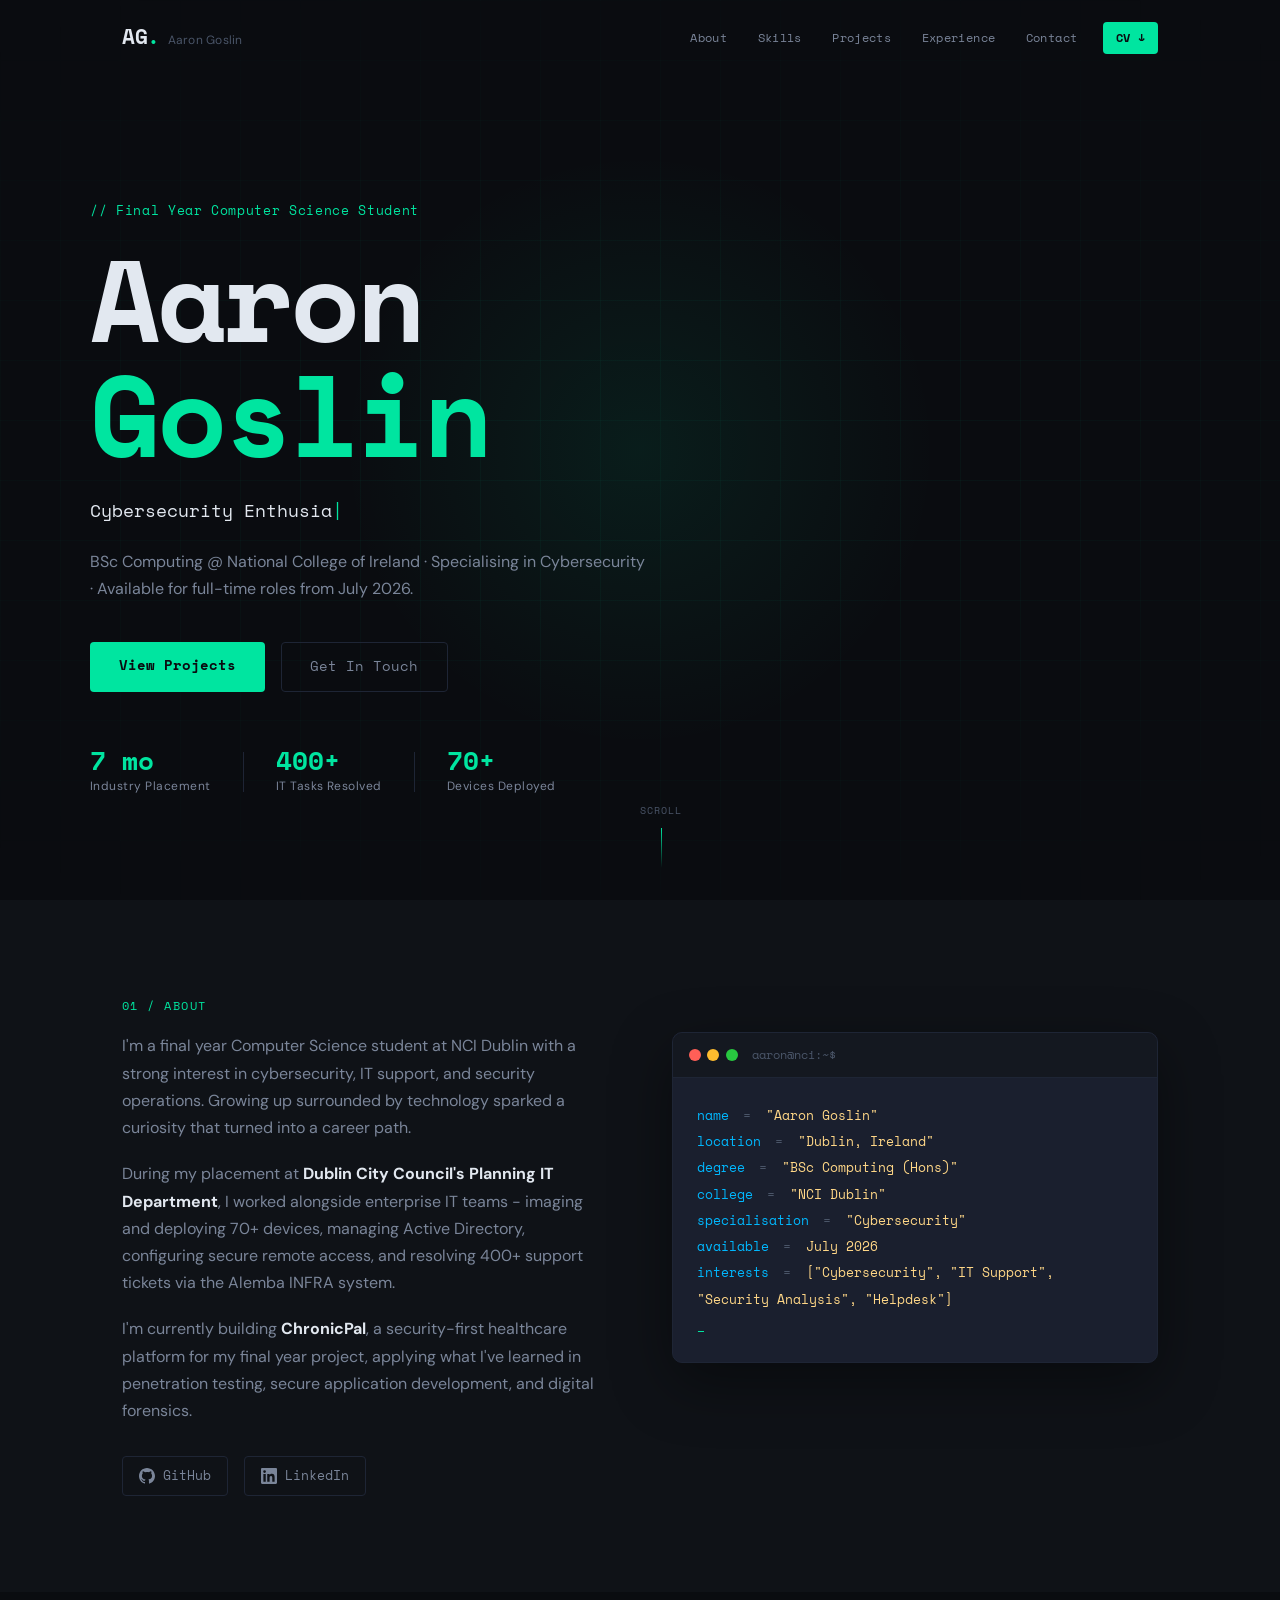
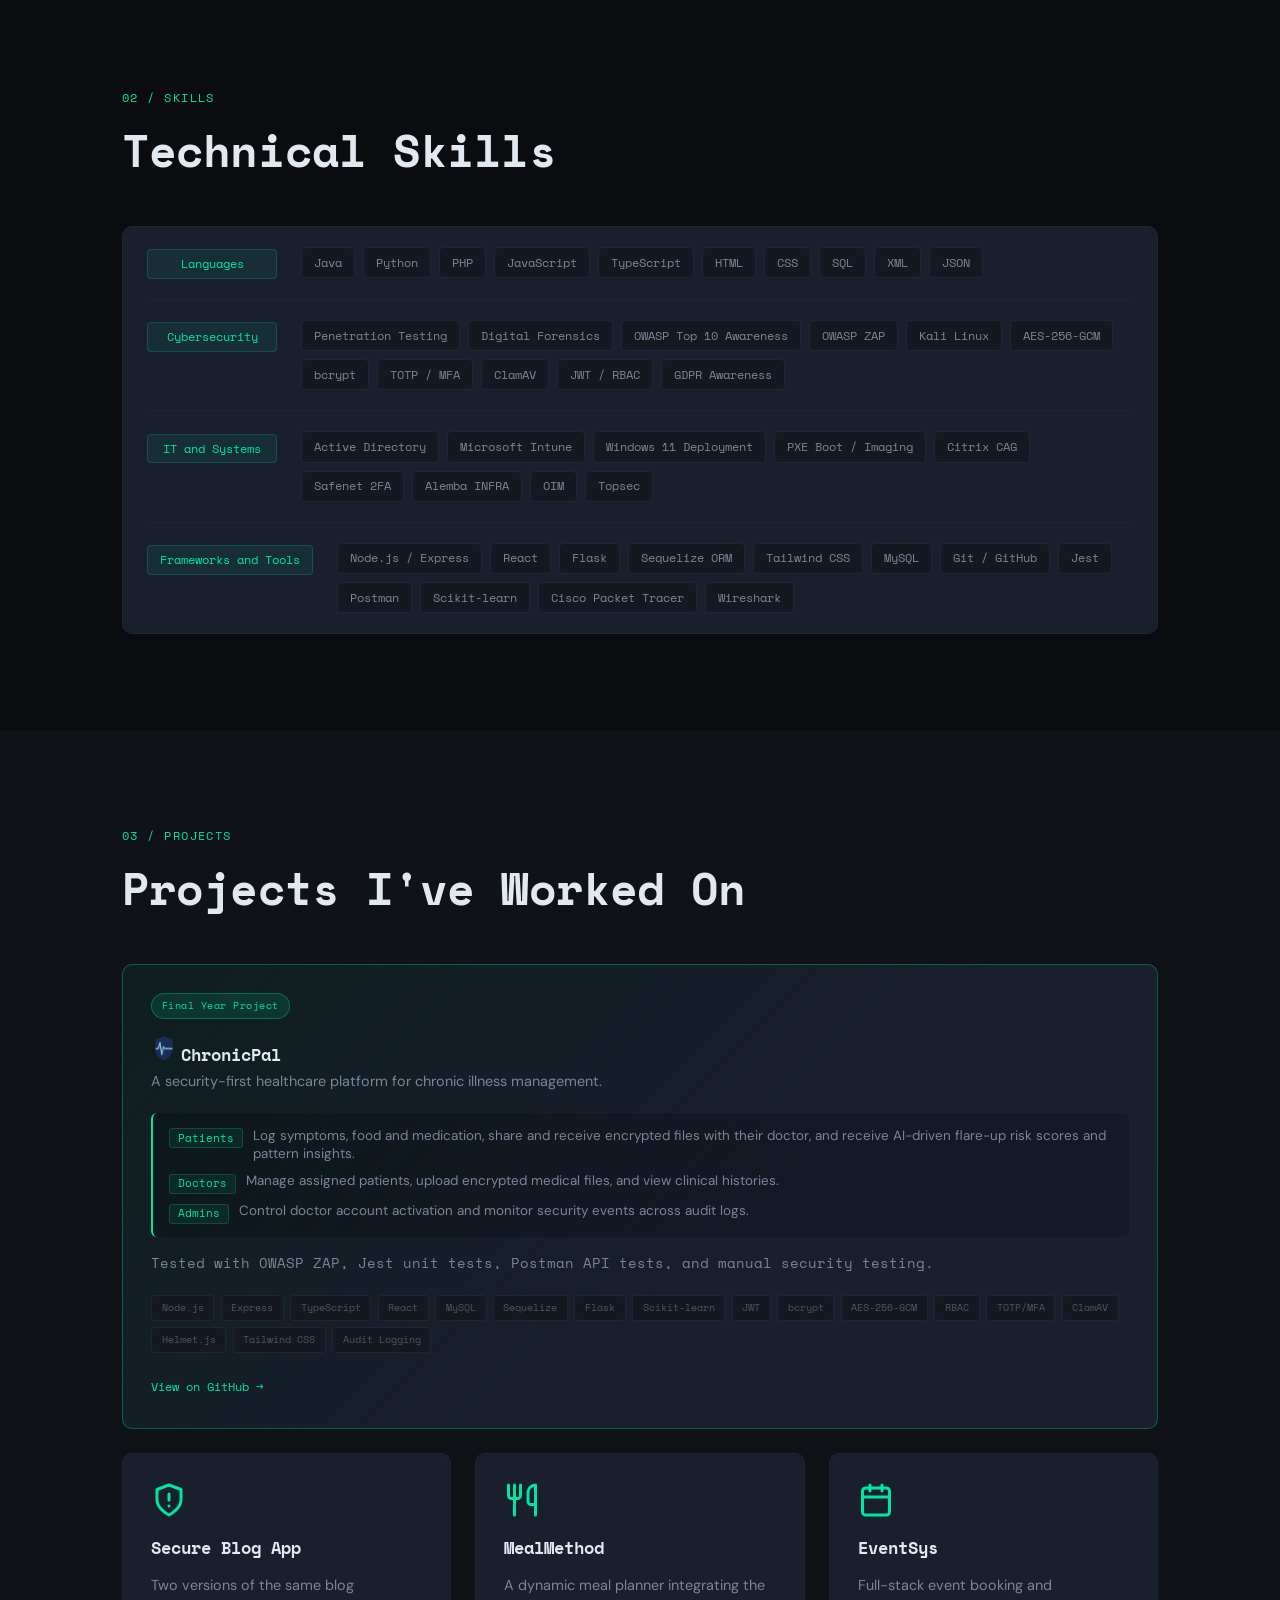
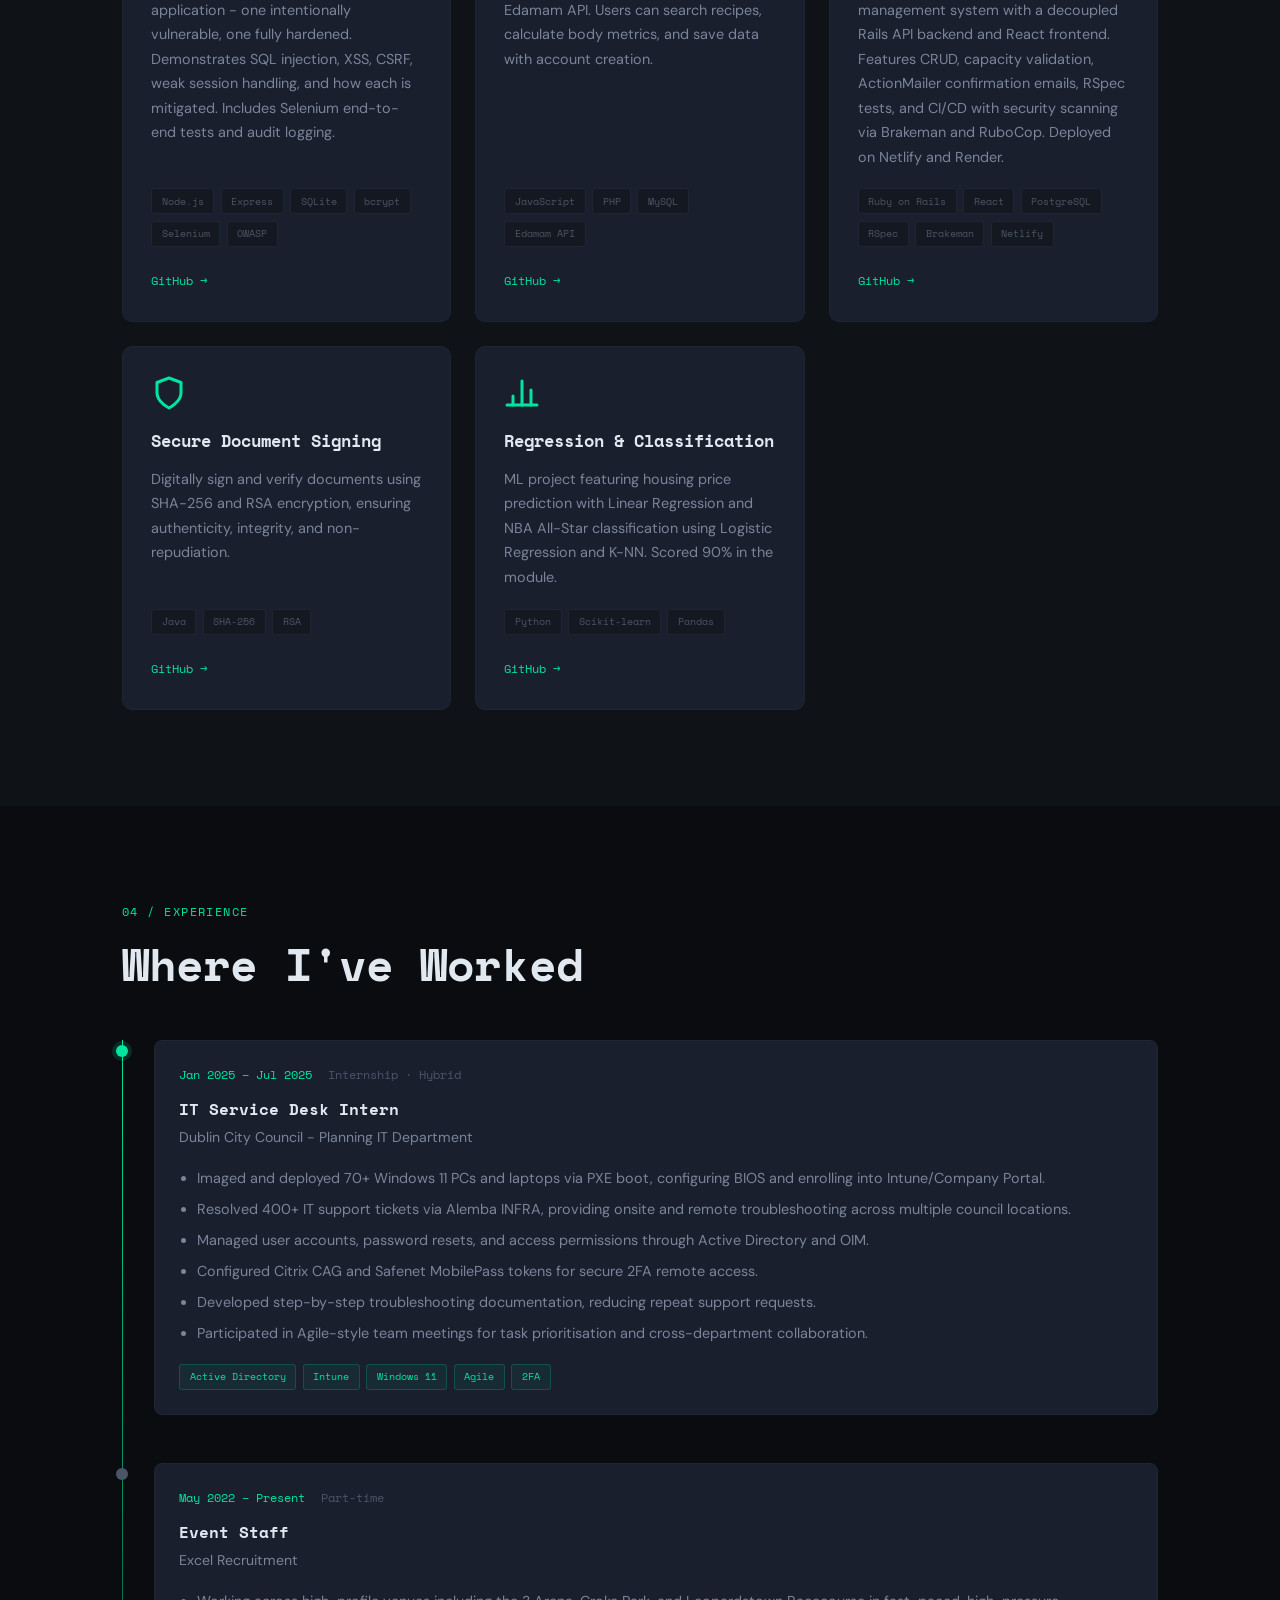
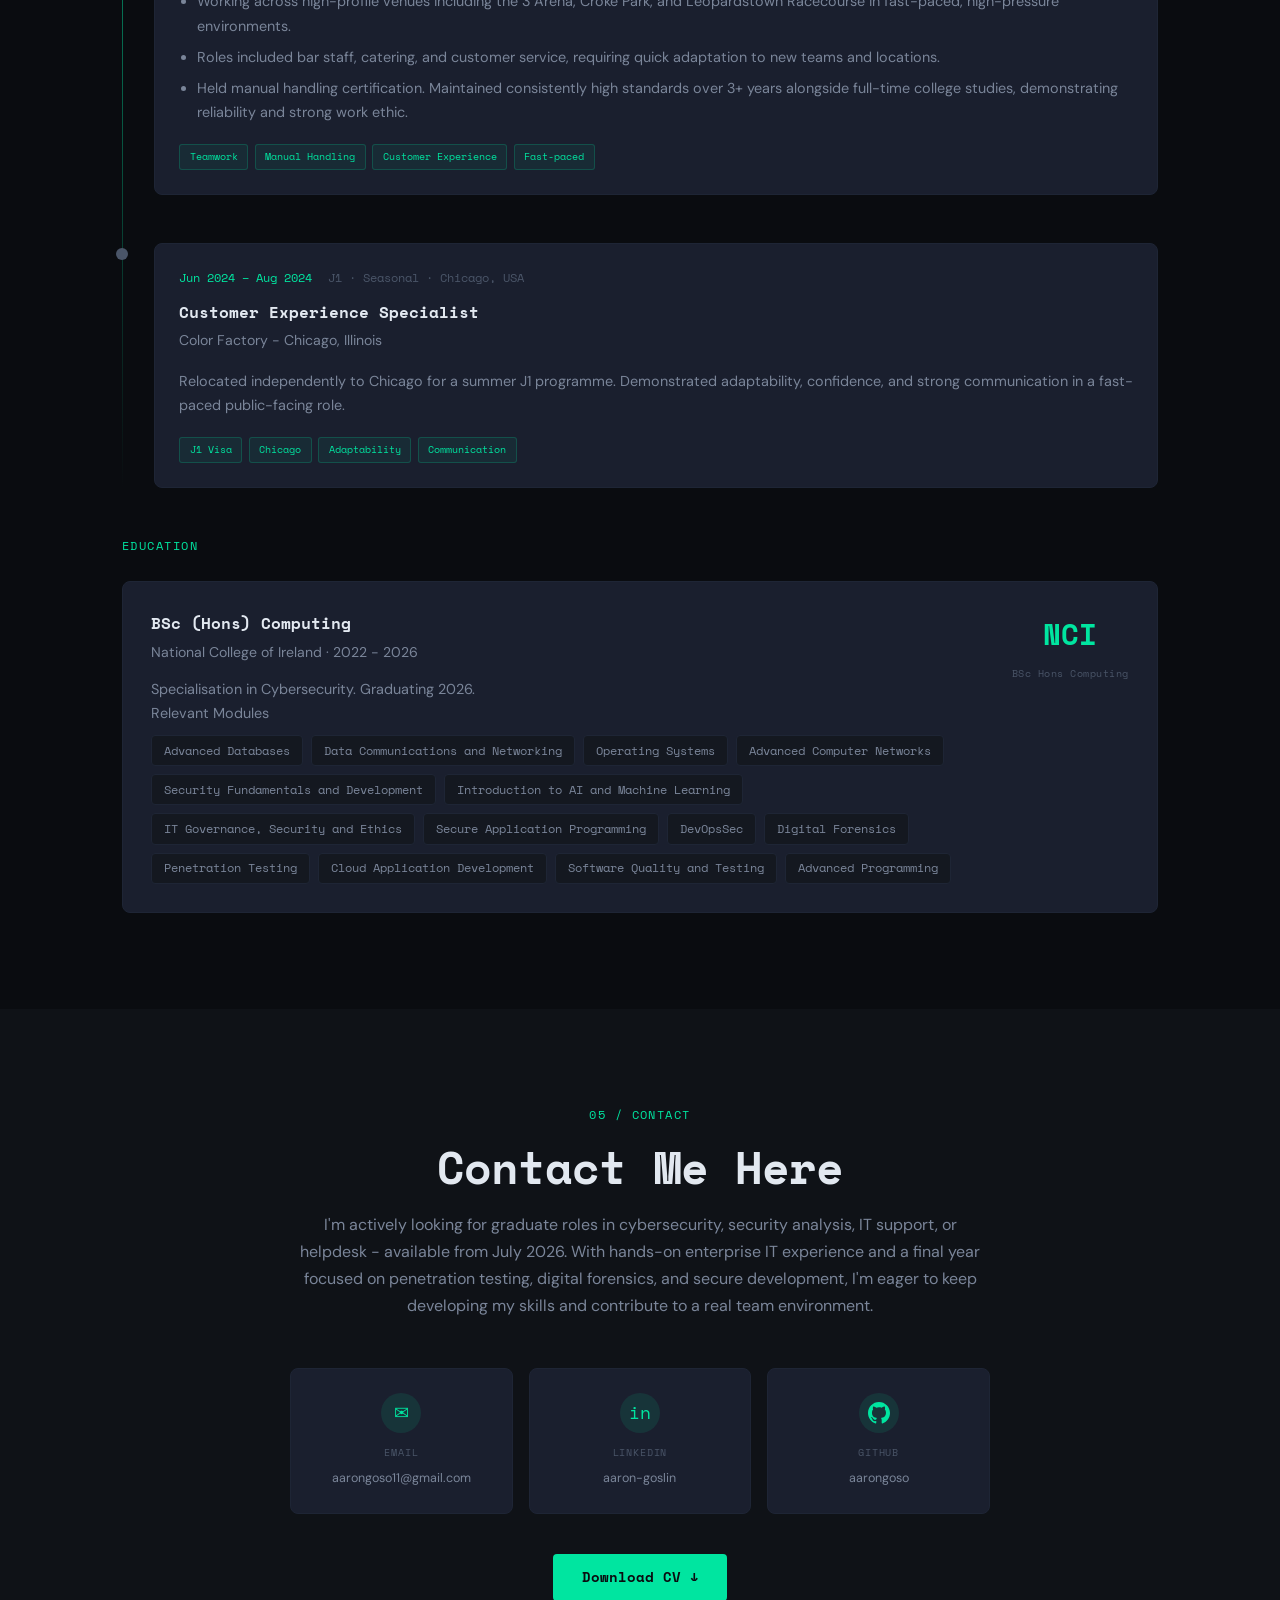
==== commit 0bac8750: "Clean" ====
--- a/index.html
+++ b/index.html
@@ -1,297 +1,475 @@
-<!DOCTYPE html>
-<html lang="en" dir="ltr">
-  <head>
-    <meta charset="utf-8">
-    <meta name="viewport" content="width=device-width, initial-scale=1.0">
-    <title>Aaron Goslin Portfolio</title>
-    <!-- GOOGLE FONTS -->
-    <link rel="preconnect" href="https://fonts.googleapis.com">
-    <link rel="preconnect" href="https://fonts.gstatic.com" crossorigin>
-    <link href="https://fonts.googleapis.com/css2?family=PT+Sans&family=Roboto:wght@500&display=swap" rel="stylesheet">
-    <link rel="icon" type="image/x-icon" href="img/ag.png">
-    <link rel="stylesheet" href="style.css">
-  </head>
-  <body>
-    <!-- Section 1: Header -->
-    <section class="section-1index">
-
-      <header>
-
-        <h1 class="Indlogo">Aaron Goslin Portfolio</h1>
-        <nav class="indexNav">
-          <a href="#about">About</a>
-          <a href="#projects">Projects</a>
-          <a href="#contact">Contact</a>
-          <a href="CV.pdf" class="active" target="_blank" download >CV</a>
-        </nav>
-      </header>
-
-      <div class="centered-text">
-              <h3>Welcome to My Portfolio</h3>
-              <p>I am a Computer Science student currently based in Dublin.
-              Having completed my 3rd-year work placement at Dublin City Council as an IT helpdesk Intern,
-            I am now in my final year at the National College of Ireland,
-            eagerly seeking full-time or graduate work opportunities to apply and further develop my skills from September 2026.</p>
-          </div>
-
-      <div class="scroll-down">
-        <p>Scroll Down</p>
-        <div class="arrow"></div>
-      </div>
-
-
-    </section>
-
-    <!-- Section 2: About -->
-    <section id="about" class="section-2">
-
-    <div class="about-card">
-        <h4>About Aaron</h4>
-        <p>Hi, I am Aaron, a 23-year-old Computer Science student in my final year of college. </p>
-        <p> From a young age I have always been surrounded technology, growing up with multiple gaming consoles sparking my interest in tech. </p>
-        <p>During my 2025 work placement at Dublin City Council’s Planning IT Department, I gained valuable experience in IT helpdesk support, imaging and deploying devices,
-          and managing user accounts. I’m adept at problem-solving, team collaboration, and applying technical skills in real-world environments.</p>
-        <p>Throughout my academic journey, I've maintained strong self-discipline and work ethic, balancing assignments, part-time work, and going to the gym.</p>
-    </div>
-
-    <div class="content-container">
-        <!-- Technologies Card -->
-        <div class="tech-card">
-            <h2>Technologies I've Used</h2>
-            <div class="bookExpect">
-                <ul class="left-column">
-                    <li>HTML</li>
-                    <li>CSS</li>
-                    <li>Java</li>
-                    <li>JavaScript</li>
-                    <li>JSON</li>
-                    <li>Cisco Packet Tracer</li>
-                </ul>
-                <ul class="right-column">
-                    <li>XML</li>
-                    <li>PHP</li>
-                    <li>Python</li>
-                    <li>SQL</li>
-                    <li>Edamam API</li>
-                    <li>Postman</li>
-                </ul>
-            </div>
-
-            <div class="carousel-container">
-                <div class="carousel-wrapper">
-                    <div class="carousel-item"><img src="img/html.png" alt="HTML"></div>
-                    <div class="carousel-item"><img src="img/css.png" alt="CSS"></div>
-                    <div class="carousel-item"><img src="img/java.png" alt="Java"></div>
-                    <div class="carousel-item"><img src="img/javascript.png" alt="JavaScript"></div>
-                    <div class="carousel-item"><img src="img/json.png" alt="JSON"></div>
-                    <div class="carousel-item"><img src="img/cisco.png" alt="Cisco Packet Tracer"></div>
-                    <div class="carousel-item"><img src="img/xml.png" alt="XML"></div>
-                    <div class="carousel-item"><img src="img/php.png" alt="PHP"></div>
-                    <div class="carousel-item"><img src="img/python.png" alt="Python"></div>
-                    <div class="carousel-item"><img src="img/sql.png" alt="SQL"></div>
-                    <div class="carousel-item"><img src="img/git3.png" alt="Git/Github"></div>
-                    <div class="carousel-item"><img src="img/edamam.png" alt="Edamam API"></div>
-                </div>
-                <button class="carousel-button prev" onclick="moveSlide(-1)">&#10094;</button>
-                <button class="carousel-button next" onclick="moveSlide(1)">&#10095;</button>
-            </div>
-        </div>
-
-
-        </section>
-
-
-
-        <!-- Section 3: Projects -->
-      <section id="projects" class="section-3">
-        <h5>PROJECTS</h5>
-        <div class="project-cards-container">
-          <div class="project-card">
-            <video class="project-image" controls>
-              <source src="vid/MealMethod_Demo.mp4" type="video/mp4">
-            </video>
-            <div class="project-details">
-              <h3>MealMethod</h3>
-              <p>A meal planner webpage that fetches meals and recipes from an API.
-                Users can calculate their body weight and save their details if they create an account.</p>
-              <div class="tech-stack">
-                <span>JavaScript</span>
-                <span>HTML</span>
-                <span>CSS</span>
-                <span>PHP</span>
-                <span>SQL</span>
-                <span>API</span>
-              </div>
-              <div class="project-links">
-                <a href="https://github.com/aarongoso/MealMethod" target="_blank">
-                  <img src="img/git2.png" alt="GitHub Link" style="cursor: pointer;">
-                </a>
-              </div>
-            </div>
-          </div>
-
-          <div class="project-card">
-            <video class="project-image" controls>
-              <source src="vid/SneakerWRLD_Demo.mp4" type="video/mp4">
-            </video>
-            <div class="project-details">
-              <h3>SneakerWRLD</h3>
-              <p>A mock sneaker store where a user can order sneakers with javascript prompts and view sneaker info.</p>
-              <div class="tech-stack">
-                <span>HTML</span>
-                <span>CSS</span>
-                <span>JavaScript</span>
-                <span>XML</span>
-              </div>
-              <div class="project-links">
-                <a href="https://github.com/aarongoso/SneakerWRLD" target="_blank">
-                  <img src="img/git2.png" alt="GitHub Link" style="cursor: pointer;">
-                </a>
-              </div>
-            </div>
-          </div>
-
-          <div class="project-card">
-            <video class="project-image" controls>
-              <source src="vid/OnlineQuizManagement.mp4" type="video/mp4">
-            </video>
-            <div class="project-details">
-              <h3>Online Quiz Management</h3>
-              <p>A RESTful API for managing online quizzes, including user authentication, question handling,
-                and result tracking, built for scalability and integration.</p>
-              <div class="tech-stack">
-                <span>Java</span>
-              </div>
-              <div class="project-links">
-                <a href="https://github.com/aarongoso/OnlineQuizManagement" target="_blank">
-                  <img src="img/git2.png" alt="GitHub Link" style="cursor: pointer;">
-                </a>
-              </div>
-            </div>
-          </div>
-
-          <div class="project-card">
-            <video class="project-image" controls>
-              <source src="vid/DublinEventCalendar.mp4" type="video/mp4">
-            </video>
-            <div class="project-details">
-              <h3>Dublin Event Calendar</h3>
-              <p>DublinEventCalendar is a TCP-based client-server application that allows users to add, remove,
-                 and manage events, providing real-time, multi-client access with feedback and error handling for event organization.</p>
-              <div class="tech-stack">
-                <span>Java</span>
-              </div>
-              <div class="project-links">
-                <a href="https://github.com/aarongoso/DublinEventCalendar" target="_blank">
-                  <img src="img/git2.png" alt="GitHub Link" style="cursor: pointer;">
-                </a>
-              </div>
-            </div>
-          </div>
-
-          <div class="project-card">
-            <video class="project-image" controls>
-              <source src="vid/AI&ML.mp4" type="video/mp4">
-            </video>
-            <div class="project-details">
-              <h3>Regression And Classification Project</h3>
-              <p>A machine learning project made in Python featuring housing price prediction with
-                Linear Regression and NBA All-Star classification using Logistic Regression and K-NN,
-                 showcasing data preprocessing, model evaluation, and practical applications.</p>
-              <div class="tech-stack">
-                <span>Python</span>
-              </div>
-              <div class="project-links">
-                <a href="https://github.com/aarongoso/RegressionAndClassification" target="_blank">
-                  <img src="img/git2.png" alt="GitHub Link" style="cursor: pointer;">
-                </a>
-              </div>
-            </div>
-          </div>
-
-          <div class="project-card">
-            <video class="project-image" controls>
-              <source src="vid/SecureDocument.mp4" type="video/mp4">
-            </video>
-            <div class="project-details">
-              <h3>Secure Document Signing</h3>
-              <p>A secure application for digitally signing and verifying documents using SHA-256 and RSA encryption, ensuring authenticity,
-                 integrity, and non-repudiation.</p>
-              <div class="tech-stack">
-                <span>Java</span>
-              </div>
-              <div class="project-links">
-                <a href="https://github.com/aarongoso/SecureDocumentSigning" target="_blank">
-                  <img src="img/git2.png" alt="GitHub Link" style="cursor: pointer;">
-                </a>
-              </div>
-            </div>
-          </div>
-
-          <div class="project-card">
-            <video class="project-image" controls>
-              <source src="vid/MusicJava.mp4" type="video/mp4">
-            </video>
-            <div class="project-details">
-              <h3>Muisc Manager</h3>
-              <p>Data Structure Algorithms Java project made in 2nd Year.</p>
-              <div class="tech-stack">
-                <span>Java</span>
-              </div>
-              <div class="project-links">
-                <a href="https://github.com/aarongoso/MusicManager" target="_blank">
-                  <img src="img/git2.png" alt="GitHub Link" style="cursor: pointer;">
-                </a>
-              </div>
-            </div>
-          </div>
-
-          <div class="project-card">
-            <video class="project-image" controls>
-              <source src="vid/Speed.mp4" type="video/mp4">
-            </video>
-            <div class="project-details">
-              <h3>Speed Energy ad</h3>
-              <p>A mock energy drink ad for my digital multimedia project.</p>
-              <div class="tech-stack">
-                <span>Premier Pro</span>
-                <span>PhotoShop</span>
-              </div>
-            </div>
-          </div>
-
-        </div>
-      </section>
-
-
-
-      <!-- Section 4: Contact -->
-  <section id="contact" class="section-4">
-    <div class="contact-card">
-      <h6>Contact Me</h6>
-      <p>I am eager to kickstart my career and gain insights from experienced colleagues. </p>
-      <p>My commitment and interest in technology will enable me to learn quickly and be a valuable asset to any team.</p>
-      <p>Contact me by connecting on LinkedIn or via email.</p>
-      <div class="contact-links">
-        <a href="https://github.com/aarongoso" target="_blank">
-          <img src="img/git2.png" alt="GitHub Link" style="cursor: pointer;">
-        </a>
-        <a href="https://www.linkedin.com/in/aaron-goslin-661679253/" target="_blank">
-          <img src="img/linkedin.png" alt="LinkedIn Link" style="cursor: pointer;">
-        </a>
-        <a href="mailto:aarongoso11@gmail.com" target="_blank">
-          <img src="img/email.png" alt="LinkedIn Link" style="cursor: pointer;">
-        </a>
-      </div>
-    </div>
-
-  </section>
-
-    <!-- jQuery Scripts -->
-    <script src="https://code.jquery.com/jquery-3.5.1.min.js" integrity="sha256-9/aliU8dGd2tb6OSsuzixeV4y/faTqgFtohetphbbj0=" crossorigin="anonymous"></script>
-    <script src="java.js"></script>
-
-    <footer class="footer">
-</footer>
-  </body>
-</html>
+<!DOCTYPE html>
+<html lang="en">
+<head>
+  <meta charset="UTF-8">
+  <meta name="viewport" content="width=device-width, initial-scale=1.0">
+  <title>Aaron Goslin | CS Graduate</title>
+  <link rel="preconnect" href="https://fonts.googleapis.com">
+  <link rel="preconnect" href="https://fonts.gstatic.com" crossorigin>
+  <link href="https://fonts.googleapis.com/css2?family=Space+Mono:wght@400;700&family=DM+Sans:wght@300;400;500;600&display=swap" rel="stylesheet">
+  <link rel="stylesheet" href="style.css">
+  <link rel="icon" type="image/svg+xml" href="data:image/svg+xml,<svg xmlns='http://www.w3.org/2000/svg' viewBox='0 0 100 100'><rect width='100' height='100' rx='12' fill='%230a0c10'/><text y='72' x='8' font-family='monospace' font-size='52' font-weight='700' fill='%2300e5a0'>AG</text></svg>">
+</head>
+<body>
+
+  <!-- NAV -->
+  <nav id="navbar">
+    <div class="nav-inner">
+      <span class="nav-logo">AG<span class="accent">.</span><span class="nav-name">Aaron Goslin</span></span>
+      <ul class="nav-links">
+        <li><a href="#about">About</a></li>
+        <li><a href="#skills">Skills</a></li>
+        <li><a href="#projects">Projects</a></li>
+        <li><a href="#experience">Experience</a></li>
+        <li><a href="#contact">Contact</a></li>
+        <li><a href="CV.pdf" class="nav-cv" target="_blank" download>CV ↓</a></li>
+      </ul>
+      <button class="burger" id="burger" aria-label="Menu">
+        <span></span><span></span><span></span>
+      </button>
+    </div>
+  </nav>
+
+  <!-- MOBILE MENU -->
+  <div class="mobile-menu" id="mobileMenu">
+    <ul>
+      <li><a href="#about" class="mob-link">About</a></li>
+      <li><a href="#skills" class="mob-link">Skills</a></li>
+      <li><a href="#projects" class="mob-link">Projects</a></li>
+      <li><a href="#experience" class="mob-link">Experience</a></li>
+      <li><a href="#contact" class="mob-link">Contact</a></li>
+      <li><a href="CV.pdf" class="mob-link" target="_blank" download>Download CV</a></li>
+    </ul>
+  </div>
+
+  <!-- HERO -->
+  <section id="hero">
+    <div class="grid-bg"></div>
+    <div class="hero-content">
+      <p class="hero-tag">// Final Year Computer Science Student</p>
+      <h1 class="hero-name">Aaron<br><span class="accent">Goslin</span></h1>
+      <p class="hero-sub">
+        <span id="typed"></span><span class="cursor">|</span>
+      </p>
+      <p class="hero-desc">
+        BSc Computing @ National College of Ireland · Specialising in Cybersecurity · 
+        Available for full-time roles from July 2026.
+      </p>
+      <div class="hero-actions">
+        <a href="#projects" class="btn-primary">View Projects</a>
+        <a href="#contact" class="btn-ghost">Get In Touch</a>
+      </div>
+      <div class="hero-stats">
+        <div class="stat">
+          <span class="stat-num">7 mo</span>
+          <span class="stat-label">Industry Placement</span>
+        </div>
+        <div class="stat-divider"></div>
+        <div class="stat">
+          <span class="stat-num">400+</span>
+          <span class="stat-label">IT Tasks Resolved</span>
+        </div>
+        <div class="stat-divider"></div>
+        <div class="stat">
+          <span class="stat-num">70+</span>
+          <span class="stat-label">Devices Deployed</span>
+        </div>
+      </div>
+    </div>
+    <div class="hero-scroll">
+      <span>scroll</span>
+      <div class="scroll-line"></div>
+    </div>
+  </section>
+
+  <!-- ABOUT -->
+  <section id="about">
+    <div class="container">
+      <div class="section-label">01 / About</div>
+      <div class="about-grid">
+        <div class="about-text">
+          <p>I'm a final year Computer Science student at NCI Dublin with a strong interest in cybersecurity, IT support, and security operations. Growing up surrounded by technology sparked a curiosity that turned into a career path.</p>
+          <p>During my placement at <strong>Dublin City Council's Planning IT Department</strong>, I worked 
+          alongside enterprise IT teams - imaging and deploying 70+ devices, managing Active Directory, 
+          configuring secure remote access, and resolving 400+ support tickets via the Alemba INFRA system.</p>
+          <p>I'm currently building <strong>ChronicPal</strong>, a security-first healthcare platform for my 
+          final year project, applying what I've learned in penetration testing, secure application development, and digital forensics.</p>
+          <div class="about-links">
+            <a href="https://github.com/aarongoso" target="_blank" class="about-link">
+              <svg viewBox="0 0 24 24" fill="currentColor"><path d="M12 0C5.37 0 0 5.37 0 12c0 5.3 3.44 9.8 8.2 11.4.6.1.82-.26.82-.57v-2c-3.34.73-4.04-1.6-4.04-1.6-.55-1.4-1.34-1.77-1.34-1.77-1.08-.74.08-.73.08-.73 1.2.09 1.83 1.23 1.83 1.23 1.07 1.83 2.8 1.3 3.48 1 .1-.78.42-1.3.76-1.6-2.67-.3-5.47-1.33-5.47-5.93 0-1.31.47-2.38 1.24-3.22-.14-.3-.54-1.52.1-3.18 0 0 1-.32 3.3 1.23a11.5 11.5 0 0 1 3-.4c1.02 0 2.04.13 3 .4 2.28-1.55 3.29-1.23 3.29-1.23.65 1.66.24 2.88.12 3.18.77.84 1.23 1.9 1.23 3.22 0 4.61-2.8 5.63-5.48 5.92.43.37.82 1.1.82 2.22v3.29c0 .32.21.69.83.57C20.57 21.8 24 17.3 24 12c0-6.63-5.37-12-12-12z"/></svg>
+              GitHub
+            </a>
+            <a href="https://www.linkedin.com/in/aaron-goslin/" target="_blank" class="about-link">
+              <svg viewBox="0 0 24 24" fill="currentColor"><path d="M20.45 20.45h-3.55v-5.57c0-1.33-.03-3.04-1.85-3.04-1.86 0-2.14 1.45-2.14 2.95v5.66H9.36V9h3.41v1.56h.05c.47-.9 1.63-1.85 3.36-1.85 3.6 0 4.26 2.37 4.26 5.45v6.29zM5.34 7.43a2.06 2.06 0 1 1 0-4.12 2.06 2.06 0 0 1 0 4.12zM7.12 20.45H3.56V9h3.56v11.45zM22.23 0H1.77C.79 0 0 .77 0 1.72v20.56C0 23.23.79 24 1.77 24h20.46c.98 0 1.77-.77 1.77-1.72V1.72C24 .77 23.21 0 22.23 0z"/></svg>
+              LinkedIn
+            </a>
+          </div>
+        </div>
+        <div class="about-card-wrap">
+          <div class="terminal-card">
+            <div class="terminal-header">
+              <span class="dot red"></span>
+              <span class="dot yellow"></span>
+              <span class="dot green"></span>
+              <span class="terminal-title">aaron@nci:~$</span>
+            </div>
+            <div class="terminal-body">
+              <p><span class="t-key">name</span> <span class="t-eq">=</span> <span class="t-val">"Aaron Goslin"</span></p>
+              <p><span class="t-key">location</span> <span class="t-eq">=</span> <span class="t-val">"Dublin, Ireland"</span></p>
+              <p><span class="t-key">degree</span> <span class="t-eq">=</span> <span class="t-val">"BSc Computing (Hons)"</span></p>
+              <p><span class="t-key">college</span> <span class="t-eq">=</span> <span class="t-val">"NCI Dublin"</span></p>
+              <p><span class="t-key">specialisation</span> <span class="t-eq">=</span> <span class="t-val">"Cybersecurity"</span></p>
+              <p><span class="t-key">available</span> <span class="t-eq">=</span> <span class="t-val">July 2026</span></p>
+              <p><span class="t-key">interests</span> <span class="t-eq">=</span> <span class="t-val">["Cybersecurity", "IT Support", "Security Analysis", "Helpdesk"]</span></p>
+              <p class="t-blink">_</p>
+            </div>
+          </div>
+        </div>
+      </div>
+    </div>
+  </section>
+
+  <!-- SKILLS -->
+  <section id="skills">
+    <div class="container">
+      <div class="section-label">02 / Skills</div>
+      <h2>Technical Skills</h2>
+      <div class="skills-list">
+
+        <div class="skill-row">
+          <span class="skill-category">Languages</span>
+          <div class="badges">
+            <span class="badge">Java</span>
+            <span class="badge">Python</span>
+            <span class="badge">PHP</span>
+            <span class="badge">JavaScript</span>
+            <span class="badge">TypeScript</span>
+            <span class="badge">HTML</span>
+            <span class="badge">CSS</span>
+            <span class="badge">SQL</span>
+            <span class="badge">XML</span>
+            <span class="badge">JSON</span>
+          </div>
+        </div>
+
+        <div class="skill-divider"></div>
+
+        <div class="skill-row">
+          <span class="skill-category">Cybersecurity</span>
+          <div class="badges">
+            <span class="badge">Penetration Testing</span>
+            <span class="badge">Digital Forensics</span>
+            <span class="badge">OWASP Top 10 Awareness</span>
+            <span class="badge">OWASP ZAP</span>
+            <span class="badge">Kali Linux</span>
+            <span class="badge">AES-256-GCM</span>
+            <span class="badge">bcrypt</span>
+            <span class="badge">TOTP / MFA</span>
+            <span class="badge">ClamAV</span>
+            <span class="badge">JWT / RBAC</span>
+            <span class="badge">GDPR Awareness</span>
+          </div>
+        </div>
+
+        <div class="skill-divider"></div>
+
+        <div class="skill-row">
+          <span class="skill-category">IT and Systems</span>
+          <div class="badges">
+            <span class="badge">Active Directory</span>
+            <span class="badge">Microsoft Intune</span>
+            <span class="badge">Windows 11 Deployment</span>
+            <span class="badge">PXE Boot / Imaging</span>
+            <span class="badge">Citrix CAG</span>
+            <span class="badge">Safenet 2FA</span>
+            <span class="badge">Alemba INFRA</span>
+            <span class="badge">OIM</span>
+            <span class="badge">Topsec</span>
+          </div>
+        </div>
+
+        <div class="skill-divider"></div>
+
+        <div class="skill-row">
+          <span class="skill-category">Frameworks and Tools</span>
+          <div class="badges">
+            <span class="badge">Node.js / Express</span>
+            <span class="badge">React</span>
+            <span class="badge">Flask</span>
+            <span class="badge">Sequelize ORM</span>
+            <span class="badge">Tailwind CSS</span>
+            <span class="badge">MySQL</span>
+            <span class="badge">Git / GitHub</span>
+            <span class="badge">Jest</span>
+            <span class="badge">Postman</span>
+            <span class="badge">Scikit-learn</span>
+            <span class="badge">Cisco Packet Tracer</span>
+            <span class="badge">Wireshark</span>
+          </div>
+        </div>
+
+      </div>
+    </div>
+  </section>
+
+  <!-- PROJECTS -->
+  <section id="projects">
+    <div class="container">
+      <div class="section-label">03 / Projects</div>
+      <h2>Projects I've Worked On</h2>
+      <div class="projects-grid">
+
+        <!-- FEATURED PROJECT -->
+        <div class="project-card featured">
+          <div class="project-header">
+            <span class="featured-tag">Final Year Project</span>
+          </div>
+          <div class="chronic-title">
+            <img src="img/ChronicPal_Logo.png" alt="ChronicPal" style="width:36px;height:36px;object-fit:contain;"/>
+            <h3>ChronicPal</h3>
+          </div>
+          <p class="chronic-intro">A security-first healthcare platform for chronic illness management.</p>
+          <ul class="chronic-roles">
+            <li><span class="role-label">Patients</span> Log symptoms, food and medication, share and receive encrypted files with their doctor, and receive AI-driven flare-up risk scores and pattern insights.</li>
+            <li><span class="role-label">Doctors</span> Manage assigned patients, upload encrypted medical files, and view clinical histories.</li>
+            <li><span class="role-label">Admins</span> Control doctor account activation and monitor security events across audit logs.</li>
+          </ul>
+          <p class="chronic-testing">Tested with OWASP ZAP, Jest unit tests, Postman API tests, and manual security testing.</p>
+          <div class="project-tech">
+            <span>Node.js</span><span>Express</span><span>TypeScript</span><span>React</span><span>MySQL</span><span>Sequelize</span><span>Flask</span><span>Scikit-learn</span><span>JWT</span><span>bcrypt</span><span>AES-256-GCM</span><span>RBAC</span><span>TOTP/MFA</span><span>ClamAV</span><span>Helmet.js</span><span>Tailwind CSS</span><span>Audit Logging</span>
+          </div>
+          <div class="project-links">
+            <a href="https://github.com/aarongoso/ChronicPal" target="_blank" class="proj-link">
+              View on GitHub →
+            </a>
+          </div>
+        </div>
+
+        <!-- 2: Secure Blog App -->
+        <div class="project-card">
+          <div class="project-header">
+            <div class="project-icon"><svg viewBox="0 0 24 24" fill="none" stroke="currentColor" stroke-width="2" stroke-linecap="round" stroke-linejoin="round"><path d="M12 22s8-4 8-10V5l-8-3-8 3v7c0 6 8 10 8 10z"/><line x1="12" y1="8" x2="12" y2="12"/><line x1="12" y1="16" x2="12.01" y2="16"/></svg></div>
+          </div>
+          <h3>Secure Blog App</h3>
+          <p>Two versions of the same blog application - one intentionally vulnerable, one fully hardened. Demonstrates SQL injection, XSS, CSRF, weak session handling, and how each is mitigated. Includes Selenium end-to-end tests and audit logging.</p>
+          <div class="project-tech">
+            <span>Node.js</span><span>Express</span><span>SQLite</span><span>bcrypt</span><span>Selenium</span><span>OWASP</span>
+          </div>
+          <div class="project-links">
+            <a href="https://github.com/aarongoso/Secure-blog-app" target="_blank" class="proj-link">GitHub →</a>
+          </div>
+        </div>
+
+        <!-- 3: MealMethod -->
+        <div class="project-card">
+          <div class="project-header">
+            <div class="project-icon"><svg viewBox="0 0 24 24" fill="none" stroke="currentColor" stroke-width="2" stroke-linecap="round" stroke-linejoin="round"><path d="M3 2v7c0 1.1.9 2 2 2h4a2 2 0 0 0 2-2V2"/><path d="M7 2v20"/><path d="M21 15V2a5 5 0 0 0-5 5v6c0 1.1.9 2 2 2h3zm0 0v7"/></svg></div>
+          </div>
+          <h3>MealMethod</h3>
+          <p>A dynamic meal planner integrating the Edamam API. Users can search recipes, calculate body metrics, and save data with account creation.</p>
+          <div class="project-tech">
+            <span>JavaScript</span><span>PHP</span><span>MySQL</span><span>Edamam API</span>
+          </div>
+          <div class="project-links">
+            <a href="https://github.com/aarongoso/MealMethod" target="_blank" class="proj-link">GitHub →</a>
+          </div>
+        </div>
+
+        <!-- 4: EventSys -->
+        <div class="project-card">
+          <div class="project-header">
+            <div class="project-icon"><svg viewBox="0 0 24 24" fill="none" stroke="currentColor" stroke-width="2" stroke-linecap="round" stroke-linejoin="round"><rect x="3" y="4" width="18" height="18" rx="2"/><line x1="16" y1="2" x2="16" y2="6"/><line x1="8" y1="2" x2="8" y2="6"/><line x1="3" y1="10" x2="21" y2="10"/></svg></div>
+          </div>
+          <h3>EventSys</h3>
+          <p>Full-stack event booking and management system with a decoupled Rails API backend and React frontend. Features CRUD, capacity validation, ActionMailer confirmation emails, RSpec tests, and CI/CD with security scanning via Brakeman and RuboCop. Deployed on Netlify and Render.</p>
+          <div class="project-tech">
+            <span>Ruby on Rails</span><span>React</span><span>PostgreSQL</span><span>RSpec</span><span>Brakeman</span><span>Netlify</span>
+          </div>
+          <div class="project-links">
+            <a href="https://github.com/aarongoso/EventSys" target="_blank" class="proj-link">GitHub →</a>
+          </div>
+        </div>
+
+        <!-- 5: Secure Document Signing -->
+        <div class="project-card">
+          <div class="project-header">
+            <div class="project-icon"><svg viewBox="0 0 24 24" fill="none" stroke="currentColor" stroke-width="2" stroke-linecap="round" stroke-linejoin="round"><path d="M12 22s8-4 8-10V5l-8-3-8 3v7c0 6 8 10 8 10z"/></svg></div>
+          </div>
+          <h3>Secure Document Signing</h3>
+          <p>Digitally sign and verify documents using SHA-256 and RSA encryption, ensuring authenticity, integrity, and non-repudiation.</p>
+          <div class="project-tech">
+            <span>Java</span><span>SHA-256</span><span>RSA</span>
+          </div>
+          <div class="project-links">
+            <a href="https://github.com/aarongoso/SecureDocumentSigning" target="_blank" class="proj-link">GitHub →</a>
+          </div>
+        </div>
+
+        <!-- 6: Regression & Classification -->
+        <div class="project-card">
+          <div class="project-header">
+            <div class="project-icon"><svg viewBox="0 0 24 24" fill="none" stroke="currentColor" stroke-width="2" stroke-linecap="round" stroke-linejoin="round"><line x1="18" y1="20" x2="18" y2="10"/><line x1="12" y1="20" x2="12" y2="4"/><line x1="6" y1="20" x2="6" y2="14"/><line x1="2" y1="20" x2="22" y2="20"/></svg></div>
+          </div>
+          <h3>Regression & Classification</h3>
+          <p>ML project featuring housing price prediction with Linear Regression and NBA All-Star classification using Logistic Regression and K-NN. Scored 90% in the module.</p>
+          <div class="project-tech">
+            <span>Python</span><span>Scikit-learn</span><span>Pandas</span>
+          </div>
+          <div class="project-links">
+            <a href="https://github.com/aarongoso/RegressionAndClassification" target="_blank" class="proj-link">GitHub →</a>
+          </div>
+        </div>
+
+
+
+
+
+      </div>
+    </div>
+  </section>
+
+  <!-- EXPERIENCE -->
+  <section id="experience">
+    <div class="container">
+      <div class="section-label">04 / Experience</div>
+      <h2>Where I've Worked</h2>
+      <div class="timeline">
+
+        <div class="timeline-item">
+          <div class="timeline-dot"></div>
+          <div class="timeline-content">
+            <div class="timeline-meta">
+              <span class="timeline-date">Jan 2025 – Jul 2025</span>
+              <span class="timeline-type">Internship · Hybrid</span>
+            </div>
+            <h3>IT Service Desk Intern</h3>
+            <h4>Dublin City Council - Planning IT Department</h4>
+            <ul>
+              <li>Imaged and deployed 70+ Windows 11 PCs and laptops via PXE boot, configuring BIOS and enrolling into Intune/Company Portal.</li>
+              <li>Resolved 400+ IT support tickets via Alemba INFRA, providing onsite and remote troubleshooting across multiple council locations.</li>
+              <li>Managed user accounts, password resets, and access permissions through Active Directory and OIM.</li>
+              <li>Configured Citrix CAG and Safenet MobilePass tokens for secure 2FA remote access.</li>
+              <li>Developed step-by-step troubleshooting documentation, reducing repeat support requests.</li>
+              <li>Participated in Agile-style team meetings for task prioritisation and cross-department collaboration.</li>
+            </ul>
+            <div class="timeline-tags">
+              <span>Active Directory</span><span>Intune</span><span>Windows 11</span><span>Agile</span><span>2FA</span>
+            </div>
+          </div>
+        </div>
+
+        <div class="timeline-item">
+          <div class="timeline-dot secondary"></div>
+          <div class="timeline-content">
+            <div class="timeline-meta">
+              <span class="timeline-date">May 2022 – Present</span>
+              <span class="timeline-type">Part-time</span>
+            </div>
+            <h3>Event Staff</h3>
+            <h4>Excel Recruitment</h4>
+            <ul>
+              <li>Working across high-profile venues including the 3 Arena, Croke Park, and Leopardstown Racecourse in fast-paced, high-pressure environments.</li>
+              <li>Roles included bar staff, catering, and customer service, requiring quick adaptation to new teams and locations.</li>
+              <li>Held manual handling certification. Maintained consistently high standards over 3+ years alongside full-time college studies, demonstrating reliability and strong work ethic.</li>
+            </ul>
+            <div class="timeline-tags">
+              <span>Teamwork</span><span>Manual Handling</span><span>Customer Experience</span><span>Fast-paced</span>
+            </div>
+          </div>
+        </div>
+
+        <div class="timeline-item">
+          <div class="timeline-dot secondary"></div>
+          <div class="timeline-content">
+            <div class="timeline-meta">
+              <span class="timeline-date">Jun 2024 – Aug 2024</span>
+              <span class="timeline-type">J1 · Seasonal · Chicago, USA</span>
+            </div>
+            <h3>Customer Experience Specialist</h3>
+            <h4>Color Factory - Chicago, Illinois</h4>
+            <p style="color:var(--text-muted);font-size:0.9rem;">Relocated independently to Chicago for a summer J1 programme. Demonstrated adaptability, confidence, and strong communication in a fast-paced public-facing role.</p>
+            <div class="timeline-tags">
+              <span>J1 Visa</span><span>Chicago</span><span>Adaptability</span><span>Communication</span>
+            </div>
+          </div>
+        </div>
+
+      </div>
+
+      <!-- EDUCATION -->
+      <div class="edu-block">
+        <div class="section-label" style="margin-top: 3rem;">Education</div>
+        <div class="edu-card">
+          <div class="edu-left">
+            <h3>BSc (Hons) Computing</h3>
+            <h4>National College of Ireland · 2022 - 2026</h4>
+            <p>Specialisation in Cybersecurity. Graduating 2026.</p>
+            <div class="modules-block">
+              <p class="modules-label">Relevant Modules</p>
+              <div class="badges" style="margin-top:0.6rem;">
+                <span class="badge">Advanced Databases</span>
+                <span class="badge">Data Communications and Networking</span>
+                <span class="badge">Operating Systems</span>
+                <span class="badge">Advanced Computer Networks</span>
+                <span class="badge">Security Fundamentals and Development</span>
+                <span class="badge">Introduction to AI and Machine Learning</span>
+                <span class="badge">IT Governance, Security and Ethics</span>
+                <span class="badge">Secure Application Programming</span>
+                <span class="badge">DevOpsSec</span>
+                <span class="badge">Digital Forensics</span>
+                <span class="badge">Penetration Testing</span>
+                <span class="badge">Cloud Application Development</span>
+                <span class="badge">Software Quality and Testing</span>
+                <span class="badge">Advanced Programming</span>
+              </div>
+            </div>
+          </div>
+          <div class="edu-right">
+            <div class="grade-badge">NCI</div>
+            <span>BSc Hons Computing</span>
+          </div>
+        </div>
+      </div>
+
+    </div>
+  </section>
+
+  <!-- CONTACT -->
+  <section id="contact">
+    <div class="container">
+      <div class="section-label">05 / Contact</div>
+      <div class="contact-inner">
+        <h2>Contact Me Here</h2>
+        <p>I'm actively looking for graduate roles in cybersecurity, security analysis, IT support, or helpdesk - available from July 2026. With hands-on enterprise IT experience and a final year focused on penetration testing, digital forensics, and secure development, I'm eager to keep developing my skills and contribute to a real team environment.</p>
+        <div class="contact-cards">
+          <a href="mailto:aarongoso11@gmail.com" class="contact-card-item">
+            <div class="cc-icon">✉</div>
+            <span class="cc-label">Email</span>
+            <span class="cc-val">aarongoso11@gmail.com</span>
+          </a>
+          <a href="https://www.linkedin.com/in/aaron-goslin/" target="_blank" class="contact-card-item">
+            <div class="cc-icon">in</div>
+            <span class="cc-label">LinkedIn</span>
+            <span class="cc-val">aaron-goslin</span>
+          </a>
+          <a href="https://github.com/aarongoso" target="_blank" class="contact-card-item">
+            <div class="cc-icon">
+              <svg viewBox="0 0 24 24" fill="currentColor" width="22" height="22"><path d="M12 0C5.37 0 0 5.37 0 12c0 5.3 3.44 9.8 8.2 11.4.6.1.82-.26.82-.57v-2c-3.34.73-4.04-1.6-4.04-1.6-.55-1.4-1.34-1.77-1.34-1.77-1.08-.74.08-.73.08-.73 1.2.09 1.83 1.23 1.83 1.23 1.07 1.83 2.8 1.3 3.48 1 .1-.78.42-1.3.76-1.6-2.67-.3-5.47-1.33-5.47-5.93 0-1.31.47-2.38 1.24-3.22-.14-.3-.54-1.52.1-3.18 0 0 1-.32 3.3 1.23a11.5 11.5 0 0 1 3-.4c1.02 0 2.04.13 3 .4 2.28-1.55 3.29-1.23 3.29-1.23.65 1.66.24 2.88.12 3.18.77.84 1.23 1.9 1.23 3.22 0 4.61-2.8 5.63-5.48 5.92.43.37.82 1.1.82 2.22v3.29c0 .32.21.69.83.57C20.57 21.8 24 17.3 24 12c0-6.63-5.37-12-12-12z"/></svg>
+            </div>
+            <span class="cc-label">GitHub</span>
+            <span class="cc-val">aarongoso</span>
+          </a>
+        </div>
+        <a href="CV.pdf" class="btn-primary" download>Download CV ↓</a>
+      </div>
+    </div>
+  </section>
+
+  <!-- BACK TO TOP -->
+  <button id="backToTop" aria-label="Back to top">
+    <svg viewBox="0 0 24 24" fill="none" stroke="currentColor" stroke-width="2.5" stroke-linecap="round" stroke-linejoin="round"><polyline points="18 15 12 9 6 15"/></svg>
+  </button>
+
+  <script src="java.js"></script>
+</body>
+</html>
--- a/style.css
+++ b/style.css
@@ -1,484 +1,971 @@
-:root {
-  --white-color: #FFFFFF;
-  --black-color: #000000;
-  --gray-color: #333333;
-  --grayback-color: #E5E6E8;
-  --blue-color: #0044cc;
-  --darker-blue-color: #0056b3;
-  --light-red-color: #C83C60;
-  --roboto: 'Roboto';
-  --PT: 'PT Sans';
-}
-
-* {
-  padding: 0;
-  margin: 0;
-  box-sizing: border-box;
-  font-family: 'Roboto', 'PT Sans', sans-serif;
-  color: #1a1a1a;
-}
-
-html, body {
-  height: 100%;
-    background-color: #E5E6E8;
-    color: #fff;
-    margin: 0;
-    padding: 0;
-}
-
-/* Section 1 */
-.section-1index {
-  background: url('background.jpg') no-repeat center center/cover;
-  background-size: cover;
-    height: 100vh;
-    display: flex;
-    flex-direction: column;
-    align-items: center;
-    justify-content: center; /* Center vertically */
-    text-align: center; /* Center text horizontally */
-  position: relative;
-}
-
-.centered-text {
-  position: absolute;
-  top: 40%;
-  left: 50%;
-  transform: translate(-50%, -50%);
-  font-family: 'PT Sans', sans-serif;
-  color: var(--white-color);
-  z-index: 10;
-}
-
-.centered-text h3, .centered-text p {
-  color: white;
-  font-family: 'Roboto', sans-serif;
-  margin: 0;
-  font-size: 25px;
-  opacity: 0; /* Start with invisible text */
-  animation: fadeIn 1.5s ease-in forwards; /* Apply fade-in animation */
-}
-
-.centered-text p {
-  font-family: 'PT Sans', sans-serif;
-  font-size: 20px;
-  animation-delay: 0.3s; /* Delay paragraph animation for stagger effect */
-}
-
-/* Fade-in animation */
-@keyframes fadeIn {
-  from {
-    opacity: 0;
-    transform: translateY(20px); /* Slight upward movement */
-  }
-  to {
-    opacity: 1;
-    transform: translateY(0);
-  }
-}
-
-
-header {
-  display: flex;
-  justify-content: center; /* Center the content horizontally */
-  align-items: center;
-  padding: 20px 30px;
-  position: fixed;
-  top: 0;
-  left: 0;
-  width: 100%;
-  background-color: rgba(255, 255, 255, 0.8);
-  backdrop-filter: blur(5px);
-  transition: background-color 0.5s;
-  z-index: 1000;
-}
-
-h1 {
-  text-align: center;
-  font-size: 30px;
-  color: var(--gray-color);
-  margin: 0; /* Remove margins to ensure centering works */
-}
-
-nav {
-  display: flex; /* Use flexbox for navigation links */
-  justify-content: center; /* Center links */
-}
-
-nav a {
-  margin: 0 15px; /* Add horizontal margin */
-  font-size: 15px;
-  text-decoration: none;
-  text-transform: uppercase;
-  color: var(--gray-color);
-  transition: color 0.3s;
-  transition: color 0.3s, background-color 0.3s; /* Include background-color in transition */
-  padding: 5px 10px; /* Add padding to create the box effect */
-  border-radius: 5px; /* Add border radius for rounded corners */
-}
-
-.indexNav a.active {
-    background: var(--blue-color);
-    color: var(--white-color);
-    border: 2px solid var(--blue-color);
-    padding: 5px 10px;
-    border-radius: 5px;
-    transition: all 0.3s ease;
-}
-
-/* Hover Effect for the Navbar Button */
-nav a:hover {
-  color: var(--white-color); /* Change text color to white */
-  background-color: var(--blue-color); /* Blue background box on hover */
-}
-
-
-/* Styling for the CV Button */
-.indexNav a[href$="cv.pdf"] {
-    background: #007bff; /* Blue background for the CV button */
-    color: white; /* White text color for contrast */
-    border: 2px solid #007bff; /* Border to match the button */
-}
-
-/* Hover Effect for the CV Button */
-.indexNav a[href$="cv.pdf"]:hover {
-    background: #0056b3; /* Darker blue on hover */
-    border: 2px solid #0056b3;
-    transition: all 0.3s ease; /* Smooth transition effect */
-}
-
-.scroll-down {
-  position: absolute;
-  bottom: 20px;
-  left: 50%;
-  transform: translateX(-50%);
-  text-align: center;
-  opacity: 0.6;
-  transition: opacity 0.5s ease-in-out;
-}
-
-.scroll-down p {
-  font-family: 'PT Sans', sans-serif;
-  color: var(--white-color);
-}
-
-.arrow {
-  border: solid var(--white-color);
-  border-width: 0 3px 3px 0;
-  display: inline-block;
-  padding: 3px;
-  transform: rotate(45deg);
-  margin-top: 5px;
-}
-
-/* About Section Styling */
-.section-2 {
-    display: flex;                  /* Use Flexbox for positioning */
-    justify-content: center;        /* Center content horizontally */
-    align-items: center;            /* Center content vertically */
-    min-height: 100vh;
-    background-color: #E5E6E8;
-    gap: 50px;                      /* Space between the two cards */
-    margin-bottom: 150px
-}
-
-.section-2 h4 {
-    font-size: 24px;
-    color: var(--black-color);
-    margin-bottom: 10px;
-}
-
-/* Styling for the About Cards */
-.about-card, .tech-card {
-    background-color: #f0f0f0;      /* Light background for the cards */
-    border-radius: 8px;             /* Rounded corners */
-    box-shadow: 0 10px 15px var(--blue-color); /* Subtle shadow */
-    padding: 20px;                  /* Inner padding for content */
-    width: 500px;
-    text-align: left;
-}
-
-.about-card p {
-    margin-bottom: 15px; /* Adjust the value for desired spacing */
-}
-
-.tech-card h2 {
-  text-align: center; /* Center text alignment */
- margin: 0 0 20px; /* Optional spacing below the heading */
-}
-
-.bookExpect {
-    display: flex; /* Align columns side by side */
-    justify-content: space-between; /* Space between columns */
-    margin-top: 20px; /* Space above the technology list */
-}
-
-.left-column, .right-column {
-    list-style-type: none;
-    padding: 0;
-    width: 45%;
-}
-
-.left-column li, .right-column li {
-    background: var(--blue-color);
-    color: var(--white-color);
-    margin: 5px 0;
-    padding: 10px;
-    border-radius: 5px; /* Rounded corners */
-    transition: background-color 0.3s; /* Smooth transition for hover effect */
-}
-
-.left-column li:hover, .right-column li:hover {
-    background: var(--gray-color); /* Change background on hover */
-}
-
-.carousel-container {
-    position: relative;
-    width: 50%;
-    margin: auto;
-    overflow: hidden; /* Hide overflow for scrolling effect */
-}
-
-/* Carousel Wrapper to hold all items */
-.carousel-wrapper {
-    display: flex;
-    transition: transform 0.5s ease-in-out;
-}
-
-/* Carousel Item */
-.carousel-item {
-    min-width: 33.33%; /* Show three items at a time */
-    box-sizing: border-box;
-    padding: 10px;
-}
-
-/* Carousel Button Styling */
-.carousel-button {
-    background: transparent; /* Clear background */
-    border: none;
-    cursor: pointer;
-    outline: none;
-    font-size: 24px;
-    color: #C83C60;
-    transition: color 0.3s;
-    width: 1%;
-    height: 50px;
-    display: flex;
-    align-items: center;
-    justify-content: center;
-}
-
-/* Optional hover effect */
-.carousel-button:hover {
-    color: darkblue; /* Darker blue on hover */
-}
-
-/* Positioning for better alignment */
-.carousel-button.prev {
-    position: absolute;
-    left: 3px;
-    top: 50%;
-    transform: translateY(-50%);
-}
-
-.carousel-button.next {
-    position: absolute;
-    right: 3px;
-    top: 50%;
-    transform: translateY(-50%);
-}
-
-
-.section
-
-
-
-.section-3 {
-    display: flex; /* Flexbox to center content */
-    flex-direction: column;
-    align-items: center;
-    justify-content: center;
-    padding: 20px;
-}
-
-.section-3 h5 {
-    text-align: center;
-    font-size: 28px;
-    margin-bottom: 20px;
-    color: var(--black-color);
-}
-
-
-/* Projects Section Styling */
-.projects-section {
-    display: flex;
-    justify-content: center;
-    align-items: center;
-    min-height: 100vh;
-    background-color: #f5f5f5;
-}
-
-/* Container to hold all project cards */
-.project-cards-container {
-    display: flex;
-    flex-direction: column;
-    align-items: center;
-    justify-content: center;
-    gap: 30px;    /* Space between project cards */
-    margin: 0 auto;
-}
-
-/* Individual project card */
-.project-card {
-    background-color: var(--white-color);
-    border-radius: 12px;          /* Rounded corners */
-    box-shadow: 0 10px 15px rgba(255, 81, 81, 0.5);
-    overflow: hidden;        /* Ensure inner content doesn't overflow */
-    width: 500px;
-    display: flex;
-    flex-direction: column;     /* Stack content inside the card */
-    text-align: left;
-    margin: 0 auto;         /* Center each card within the container */
-}
-
-
-/* Project image */
-.project-image {
-    width: 100%;
-    height: auto;
-}
-
-/* Details section inside the project card */
-.project-details {
-    padding: 20px;
-    text-align: left;
-}
-
-/* Project title styling */
-.project-details h3 {
-    font-size: 22px;
-    margin-bottom: 10px;
-}
-
-/* Project description styling */
-.project-details p {
-    font-size: 16px;
-    color: #333;
-}
-
-/* Tech stack container */
-.tech-stack {
-    margin: 15px 0;
-}
-
-.tech-stack span {
-    background-color: #C83C60;
-    color: #fff;
-    padding: 5px 10px;
-    border-radius: 5px;
-    margin-right: 5px; /* Space between stack items */
-    font-size: 14px;
-}
-
-/* Project links container */
-.project-links {
-    display: flex;
-    justify-content: flex-end; /* Align the links to the right */
-    align-items: center;
-    margin-top: 15px; /* Space above the links */
-}
-
-.github-link {
-    color: var(--gray-color);
-    text-decoration: none;
-    font-size: 16px;
-}
-
-.github-link:hover {
-    color: var(--blue-color); /* Change color on hover */
-}
-
-/* Responsive adjustments */
-@media (max-width: 768px) {
-    .project-card {
-        width: 100%; /* Full width on smaller screens */
-    }
-}
-
-/*      Contact Section    */
-.contact-card {
-    background-color: var(--white-color);
-    border-radius: 12px; /* Rounded corners */
-    box-shadow: 0 15px 20px var(--blue-color);
-    padding: 20px; /* Inner padding for content */
-    width: 550px;
-    margin: auto; /* Center the card */
-    text-align: center;
-    margin-top: 200px;
-    margin-bottom: 50px;
-
-}
-
-.contact-card p {
-    margin-bottom: 15px;
-
-}
-
-h6 {
-    font-size: 22px;
-    color: var(--black-color);
-    margin-bottom: 10px;
-}
-
-.contact-links {
-    display: flex;
-    justify-content: center;
-    align-items: center;
-    margin: 10px 0;
-}
-
-.contact-links a {
-    margin: 0 15px;
-}
-
-.contact-links img {
-    width: 40px;
-    height: auto;
-    transition: transform 0.3s;  /* Smooth transition for hover effect */
-}
-
-.contact-links img:hover {
-    transform: scale(1.1); /* Slightly enlarges the icon on hover */
-}
-
-/* Scrollbar styling for Webkit browsers (Chrome, Safari) */
-::-webkit-scrollbar {
-    width: 20px;
-
-}
-
-::-webkit-scrollbar-track {
-    background: #f0f0f0;
-}
-
-::-webkit-scrollbar-thumb {
-    background-color: #007bff;
-    border-radius: 10px; /* Round the corners for a smoother look */
-    border: 2px solid #f0f0f0; /* Creates spacing and matches track */
-}
-
-::-webkit-scrollbar-thumb:hover {
-    background-color: #0056b3;
-}
-
-/* Scrollbar styling for Firefox */
-html {
-    scrollbar-width: 20px;
-    scrollbar-color: #007bff #f0f0f0;
-}
-
-.footer {
-    background-color: #E5E6E8; /* Same color as background */
-    height: 100px;
-    width: 100%;
-    position: relative;
-}
+/* ============================================
+   AARON GOSLIN PORTFOLIO — style.css
+   Dark / Cybersecurity aesthetic
+   ============================================ */
+
+:root {
+  --bg:        #0a0c10;
+  --bg2:       #0f1217;
+  --bg3:       #141820;
+  --surface:   #1a1f2e;
+  --border:    #1e2535;
+  --accent:    #00e5a0;
+  --accent2:   #00b8ff;
+  --text:      #e2e8f0;
+  --text-muted:#7a8599;
+  --text-dim:  #4a5568;
+  --red:       #ff4d6d;
+  --mono:      'Space Mono', monospace;
+  --sans:      'DM Sans', sans-serif;
+}
+
+*, *::before, *::after { box-sizing: border-box; margin: 0; padding: 0; }
+
+html { scroll-behavior: smooth; }
+
+body {
+  background: var(--bg);
+  color: var(--text);
+  font-family: var(--sans);
+  font-size: 16px;
+  line-height: 1.7;
+  overflow-x: hidden;
+}
+
+.accent { color: var(--accent); }
+.container { max-width: 1100px; margin: 0 auto; padding: 0 2rem; }
+
+/* ---- SCROLLBAR ---- */
+::-webkit-scrollbar { width: 6px; }
+::-webkit-scrollbar-track { background: var(--bg); }
+::-webkit-scrollbar-thumb { background: var(--accent); border-radius: 3px; }
+
+/* ============================================
+   NAVBAR
+   ============================================ */
+#navbar {
+  position: fixed;
+  top: 0; left: 0; width: 100%;
+  z-index: 1000;
+  padding: 1.2rem 0;
+  transition: background 0.3s, padding 0.3s, box-shadow 0.3s;
+}
+#navbar.scrolled {
+  background: rgba(10,12,16,0.95);
+  backdrop-filter: blur(12px);
+  padding: 0.8rem 0;
+  box-shadow: 0 1px 0 var(--border);
+}
+.nav-inner {
+  max-width: 1100px;
+  margin: 0 auto;
+  padding: 0 2rem;
+  display: flex;
+  align-items: center;
+  justify-content: space-between;
+}
+.nav-logo {
+  font-family: var(--mono);
+  font-size: 1.3rem;
+  font-weight: 700;
+  color: var(--text);
+  letter-spacing: -0.02em;
+}
+.nav-links {
+  list-style: none;
+  display: flex;
+  gap: 0.3rem;
+  align-items: center;
+}
+.nav-links a {
+  font-family: var(--mono);
+  font-size: 0.78rem;
+  color: var(--text-muted);
+  text-decoration: none;
+  padding: 0.4rem 0.8rem;
+  border-radius: 4px;
+  transition: color 0.2s, background 0.2s;
+  letter-spacing: 0.03em;
+}
+.nav-links a:hover { color: var(--accent); }
+.nav-cv {
+  background: var(--accent) !important;
+  color: var(--bg) !important;
+  font-weight: 700 !important;
+  margin-left: 0.5rem;
+}
+.nav-cv:hover { opacity: 0.85; }
+
+.burger {
+  display: none;
+  flex-direction: column;
+  gap: 5px;
+  background: none;
+  border: none;
+  cursor: pointer;
+  padding: 4px;
+}
+.burger span {
+  display: block;
+  width: 24px;
+  height: 2px;
+  background: var(--text);
+  border-radius: 2px;
+  transition: 0.3s;
+}
+
+/* MOBILE MENU */
+.mobile-menu {
+  position: fixed;
+  top: 0; left: 0; right: 0; bottom: 0;
+  background: var(--bg);
+  z-index: 999;
+  display: flex;
+  align-items: center;
+  justify-content: center;
+  opacity: 0;
+  pointer-events: none;
+  transition: opacity 0.3s;
+}
+.mobile-menu.open { opacity: 1; pointer-events: all; }
+.mobile-menu ul { list-style: none; text-align: center; }
+.mobile-menu li { margin: 1.2rem 0; }
+.mobile-menu a {
+  font-family: var(--mono);
+  font-size: 1.4rem;
+  color: var(--text);
+  text-decoration: none;
+  transition: color 0.2s;
+}
+.mobile-menu a:hover { color: var(--accent); }
+
+/* ============================================
+   HERO
+   ============================================ */
+#hero {
+  min-height: 100vh;
+  display: flex;
+  align-items: center;
+  position: relative;
+  overflow: hidden;
+  padding: 0 2rem;
+}
+
+/* Grid background */
+.grid-bg {
+  position: absolute;
+  inset: 0;
+  background-image:
+    linear-gradient(rgba(0,229,160,0.04) 1px, transparent 1px),
+    linear-gradient(90deg, rgba(0,229,160,0.04) 1px, transparent 1px);
+  background-size: 60px 60px;
+  mask-image: radial-gradient(ellipse 80% 60% at 50% 50%, black 30%, transparent 100%);
+}
+
+/* Glow orb */
+#hero::before {
+  content: '';
+  position: absolute;
+  width: 600px; height: 600px;
+  background: radial-gradient(circle, rgba(0,229,160,0.08) 0%, transparent 70%);
+  top: 50%; left: 50%;
+  transform: translate(-50%, -50%);
+  pointer-events: none;
+}
+
+.hero-content {
+  max-width: 1100px;
+  margin: 0 auto;
+  width: 100%;
+  padding-top: 6rem;
+}
+.hero-tag {
+  font-family: var(--mono);
+  font-size: 0.82rem;
+  color: var(--accent);
+  letter-spacing: 0.05em;
+  margin-bottom: 1.2rem;
+  opacity: 0;
+  animation: fadeUp 0.6s ease 0.1s forwards;
+}
+.hero-name {
+  font-family: var(--mono);
+  font-size: clamp(3rem, 9vw, 7.5rem);
+  font-weight: 700;
+  line-height: 1.0;
+  letter-spacing: -0.03em;
+  margin-bottom: 1.5rem;
+  opacity: 0;
+  animation: fadeUp 0.6s ease 0.2s forwards;
+}
+.hero-sub {
+  font-family: var(--mono);
+  font-size: clamp(0.9rem, 2vw, 1.15rem);
+  color: var(--text);
+  margin-bottom: 1.5rem;
+  height: 1.8rem;
+  opacity: 0;
+  animation: fadeUp 0.6s ease 0.35s forwards;
+}
+.cursor {
+  animation: blink 1s step-end infinite;
+  color: var(--accent);
+}
+@keyframes blink { 50% { opacity: 0; } }
+
+.hero-desc {
+  font-size: 1rem;
+  color: var(--text-muted);
+  max-width: 560px;
+  margin-bottom: 2.5rem;
+  opacity: 0;
+  animation: fadeUp 0.6s ease 0.45s forwards;
+}
+.hero-actions {
+  display: flex;
+  gap: 1rem;
+  flex-wrap: wrap;
+  margin-bottom: 3.5rem;
+  opacity: 0;
+  animation: fadeUp 0.6s ease 0.55s forwards;
+}
+
+.btn-primary {
+  display: inline-block;
+  background: var(--accent);
+  color: var(--bg);
+  font-family: var(--mono);
+  font-size: 0.85rem;
+  font-weight: 700;
+  padding: 0.75rem 1.8rem;
+  border-radius: 4px;
+  text-decoration: none;
+  transition: opacity 0.2s, transform 0.2s;
+}
+.btn-primary:hover { opacity: 0.85; transform: translateY(-2px); }
+
+.btn-ghost {
+  display: inline-block;
+  border: 1px solid var(--border);
+  color: var(--text-muted);
+  font-family: var(--mono);
+  font-size: 0.85rem;
+  padding: 0.75rem 1.8rem;
+  border-radius: 4px;
+  text-decoration: none;
+  transition: border-color 0.2s, color 0.2s, transform 0.2s;
+}
+.btn-ghost:hover { border-color: var(--accent); color: var(--accent); transform: translateY(-2px); }
+
+.hero-stats {
+  display: flex;
+  gap: 2rem;
+  align-items: center;
+  opacity: 0;
+  animation: fadeUp 0.6s ease 0.65s forwards;
+  flex-wrap: wrap;
+}
+.stat { display: flex; flex-direction: column; }
+.stat-num {
+  font-family: var(--mono);
+  font-size: 1.6rem;
+  font-weight: 700;
+  color: var(--accent);
+  line-height: 1;
+}
+.stat-label {
+  font-size: 0.75rem;
+  color: var(--text-muted);
+  margin-top: 0.2rem;
+  letter-spacing: 0.04em;
+}
+.stat-divider {
+  width: 1px;
+  height: 40px;
+  background: var(--border);
+}
+
+.hero-scroll {
+  position: absolute;
+  bottom: 2rem;
+  left: 50%;
+  transform: translateX(-50%);
+  display: flex;
+  flex-direction: column;
+  align-items: center;
+  gap: 0.5rem;
+  opacity: 0;
+  animation: fadeUp 0.8s ease 1.2s forwards;
+}
+.hero-scroll span {
+  font-family: var(--mono);
+  font-size: 0.65rem;
+  color: var(--text-dim);
+  letter-spacing: 0.1em;
+  text-transform: uppercase;
+}
+.scroll-line {
+  width: 1px;
+  height: 40px;
+  background: linear-gradient(to bottom, var(--accent), transparent);
+  animation: scrollPulse 2s ease infinite;
+}
+@keyframes scrollPulse {
+  0%, 100% { opacity: 0.3; }
+  50% { opacity: 1; }
+}
+
+/* ============================================
+   SECTION COMMON
+   ============================================ */
+section { padding: 6rem 0; }
+
+.section-label {
+  font-family: var(--mono);
+  font-size: 0.75rem;
+  color: var(--accent);
+  letter-spacing: 0.12em;
+  text-transform: uppercase;
+  margin-bottom: 1rem;
+}
+
+section h2 {
+  font-family: var(--mono);
+  font-size: clamp(1.8rem, 4vw, 2.8rem);
+  font-weight: 700;
+  letter-spacing: -0.02em;
+  margin-bottom: 3rem;
+  line-height: 1.2;
+}
+
+/* ============================================
+   ABOUT
+   ============================================ */
+#about { background: var(--bg2); }
+
+.about-grid {
+  display: grid;
+  grid-template-columns: 1fr 1fr;
+  gap: 4rem;
+  align-items: start;
+}
+
+.about-text h2 { margin-bottom: 1.5rem; }
+.about-text p {
+  color: var(--text-muted);
+  margin-bottom: 1.2rem;
+  font-size: 1rem;
+}
+.about-text strong { color: var(--text); }
+
+.about-links { display: flex; gap: 1rem; margin-top: 2rem; flex-wrap: wrap; }
+.about-link {
+  display: inline-flex;
+  align-items: center;
+  gap: 0.5rem;
+  border: 1px solid var(--border);
+  color: var(--text-muted);
+  text-decoration: none;
+  font-family: var(--mono);
+  font-size: 0.8rem;
+  padding: 0.5rem 1rem;
+  border-radius: 4px;
+  transition: border-color 0.2s, color 0.2s;
+}
+.about-link svg { width: 16px; height: 16px; }
+.about-link:hover { border-color: var(--accent); color: var(--accent); }
+
+/* Terminal Card */
+.terminal-card {
+  background: var(--surface);
+  border: 1px solid var(--border);
+  border-radius: 10px;
+  overflow: hidden;
+  font-family: var(--mono);
+  box-shadow: 0 20px 60px rgba(0,0,0,0.4);
+}
+.terminal-header {
+  background: var(--bg3);
+  padding: 0.75rem 1rem;
+  display: flex;
+  align-items: center;
+  gap: 0.4rem;
+  border-bottom: 1px solid var(--border);
+}
+.dot {
+  width: 12px; height: 12px;
+  border-radius: 50%;
+}
+.dot.red    { background: #ff5f57; }
+.dot.yellow { background: #febc2e; }
+.dot.green  { background: #28c840; }
+.terminal-title {
+  font-size: 0.72rem;
+  color: var(--text-dim);
+  margin-left: 0.5rem;
+}
+.terminal-body {
+  padding: 1.5rem;
+  font-size: 0.82rem;
+  line-height: 2;
+}
+.t-key   { color: var(--accent2); }
+.t-eq    { color: var(--text-dim); margin: 0 0.4rem; }
+.t-val   { color: #ffd787; }
+.t-blink { color: var(--accent); animation: blink 1s step-end infinite; }
+
+/* ============================================
+   SKILLS
+   ============================================ */
+#skills { background: var(--bg); }
+
+.skills-list {
+  display: flex;
+  flex-direction: column;
+  background: var(--surface);
+  border: 1px solid var(--border);
+  border-radius: 10px;
+  overflow: hidden;
+}
+
+.skill-row {
+  display: flex;
+  align-items: flex-start;
+  gap: 1.5rem;
+  padding: 1.25rem 1.5rem;
+}
+
+.skill-category {
+  font-family: var(--mono);
+  font-size: 0.72rem;
+  color: var(--accent);
+  background: rgba(0,229,160,0.08);
+  border: 1px solid rgba(0,229,160,0.2);
+  padding: 0.25rem 0.75rem;
+  border-radius: 4px;
+  white-space: nowrap;
+  min-width: 130px;
+  text-align: center;
+  margin-top: 0.15rem;
+  flex-shrink: 0;
+}
+
+.skill-divider {
+  height: 1px;
+  background: var(--border);
+  margin: 0 1.5rem;
+}
+
+.badges { display: flex; flex-wrap: wrap; gap: 0.5rem; }
+.badge {
+  font-family: var(--mono);
+  font-size: 0.72rem;
+  background: var(--bg3);
+  border: 1px solid var(--border);
+  color: var(--text-muted);
+  padding: 0.3rem 0.75rem;
+  border-radius: 4px;
+  transition: border-color 0.2s, color 0.2s;
+  cursor: default;
+}
+.badge:hover { border-color: var(--text-dim); color: var(--text); }
+.accent-badge {
+  background: rgba(0,229,160,0.06);
+  border-color: rgba(0,229,160,0.25);
+  color: var(--accent);
+}
+.accent-badge:hover { background: rgba(0,229,160,0.12); border-color: var(--accent); }
+
+/* ============================================
+   PROJECTS
+   ============================================ */
+#projects { background: var(--bg2); }
+
+.projects-grid {
+  display: grid;
+  grid-template-columns: repeat(3, 1fr);
+  gap: 1.5rem;
+}
+
+.project-card {
+  background: var(--surface);
+  border: 1px solid var(--border);
+  border-radius: 10px;
+  padding: 1.75rem;
+  display: flex;
+  flex-direction: column;
+  transition: border-color 0.25s, transform 0.25s, box-shadow 0.25s;
+}
+.project-card:hover {
+  border-color: rgba(0,229,160,0.35);
+  transform: translateY(-4px);
+  box-shadow: 0 16px 40px rgba(0,0,0,0.3);
+}
+
+.project-card.featured {
+  grid-column: 1 / -1;
+  background: linear-gradient(135deg, rgba(0,229,160,0.06) 0%, var(--surface) 60%);
+  border-color: rgba(0,229,160,0.3);
+}
+
+.project-header {
+  display: flex;
+  align-items: center;
+  justify-content: space-between;
+  margin-bottom: 1rem;
+}
+.project-icon {
+  width: 36px;
+  height: 36px;
+  color: var(--accent);
+  flex-shrink: 0;
+}
+.project-icon svg {
+  width: 100%;
+  height: 100%;
+}
+.featured-tag {
+  font-family: var(--mono);
+  font-size: 0.65rem;
+  background: rgba(0,229,160,0.12);
+  color: var(--accent);
+  border: 1px solid rgba(0,229,160,0.3);
+  padding: 0.2rem 0.6rem;
+  border-radius: 50px;
+  letter-spacing: 0.05em;
+}
+
+.project-card h3 {
+  font-family: var(--mono);
+  font-size: 1.05rem;
+  font-weight: 700;
+  margin-bottom: 0.7rem;
+  color: var(--text);
+}
+
+.project-card p {
+  font-size: 0.9rem;
+  color: var(--text-muted);
+  flex: 1;
+  margin-bottom: 1.2rem;
+}
+
+.project-tech {
+  display: flex;
+  flex-wrap: wrap;
+  gap: 0.4rem;
+  margin-bottom: 1.2rem;
+}
+.project-tech span {
+  font-family: var(--mono);
+  font-size: 0.65rem;
+  background: var(--bg3);
+  border: 1px solid var(--border);
+  color: var(--text-dim);
+  padding: 0.2rem 0.6rem;
+  border-radius: 3px;
+}
+
+.proj-link {
+  font-family: var(--mono);
+  font-size: 0.78rem;
+  color: var(--accent);
+  text-decoration: none;
+  transition: opacity 0.2s;
+}
+.proj-link:hover { opacity: 0.7; }
+
+/* ============================================
+   EXPERIENCE
+   ============================================ */
+#experience { background: var(--bg); }
+
+.timeline { position: relative; padding-left: 2rem; }
+.timeline::before {
+  content: '';
+  position: absolute;
+  left: 0; top: 0; bottom: 0;
+  width: 1px;
+  background: linear-gradient(to bottom, var(--accent), transparent);
+}
+
+.timeline-item {
+  position: relative;
+  margin-bottom: 3rem;
+}
+.timeline-dot {
+  position: absolute;
+  left: -2.35rem;
+  top: 0.3rem;
+  width: 12px; height: 12px;
+  background: var(--accent);
+  border-radius: 50%;
+  box-shadow: 0 0 0 4px rgba(0,229,160,0.15);
+}
+.timeline-dot.secondary { background: var(--text-dim); box-shadow: none; }
+
+.timeline-content {
+  background: var(--surface);
+  border: 1px solid var(--border);
+  border-radius: 8px;
+  padding: 1.5rem;
+}
+.timeline-meta {
+  display: flex;
+  gap: 1rem;
+  margin-bottom: 0.7rem;
+  flex-wrap: wrap;
+}
+.timeline-date, .timeline-type {
+  font-family: var(--mono);
+  font-size: 0.72rem;
+  color: var(--text-dim);
+}
+.timeline-date { color: var(--accent); }
+
+.timeline-content h3 {
+  font-family: var(--mono);
+  font-size: 1rem;
+  font-weight: 700;
+  margin-bottom: 0.2rem;
+}
+.timeline-content h4 {
+  font-size: 0.88rem;
+  color: var(--text-muted);
+  font-weight: 400;
+  margin-bottom: 1rem;
+}
+.timeline-content ul {
+  padding-left: 1.1rem;
+  color: var(--text-muted);
+  font-size: 0.9rem;
+}
+.timeline-content ul li { margin-bottom: 0.4rem; }
+
+.timeline-tags { display: flex; flex-wrap: wrap; gap: 0.4rem; margin-top: 1.2rem; }
+.timeline-tags span {
+  font-family: var(--mono);
+  font-size: 0.65rem;
+  background: rgba(0,229,160,0.06);
+  border: 1px solid rgba(0,229,160,0.2);
+  color: var(--accent);
+  padding: 0.2rem 0.6rem;
+  border-radius: 3px;
+}
+
+/* EDUCATION */
+.edu-block { margin-top: 1rem; }
+
+.edu-card {
+  background: var(--surface);
+  border: 1px solid var(--border);
+  border-radius: 8px;
+  padding: 1.75rem;
+  display: flex;
+  justify-content: space-between;
+  align-items: flex-start;
+  gap: 2rem;
+  margin-top: 1.5rem;
+}
+.edu-left h3 {
+  font-family: var(--mono);
+  font-size: 1rem;
+  font-weight: 700;
+  margin-bottom: 0.3rem;
+}
+.edu-left h4 {
+  font-size: 0.88rem;
+  color: var(--text-muted);
+  font-weight: 400;
+  margin-bottom: 0.7rem;
+}
+.edu-left p { font-size: 0.9rem; color: var(--text-muted); }
+
+.edu-right {
+  display: flex;
+  flex-direction: column;
+  align-items: center;
+  gap: 0.4rem;
+  flex-shrink: 0;
+}
+.grade-badge {
+  font-family: var(--mono);
+  font-size: 1.8rem;
+  font-weight: 700;
+  color: var(--accent);
+}
+.edu-right span {
+  font-family: var(--mono);
+  font-size: 0.65rem;
+  color: var(--text-dim);
+  letter-spacing: 0.05em;
+  white-space: nowrap;
+}
+
+/* ============================================
+   CONTACT
+   ============================================ */
+#contact {
+  background: var(--bg2);
+  text-align: center;
+}
+.contact-inner { max-width: 700px; margin: 0 auto; }
+.contact-inner h2 { margin-bottom: 1rem; }
+.contact-inner > p {
+  color: var(--text-muted);
+  margin-bottom: 3rem;
+  font-size: 1rem;
+}
+.contact-cards {
+  display: grid;
+  grid-template-columns: repeat(3, 1fr);
+  gap: 1rem;
+  margin-bottom: 2.5rem;
+}
+.contact-card-item {
+  display: flex;
+  flex-direction: column;
+  align-items: center;
+  gap: 0.4rem;
+  background: var(--surface);
+  border: 1px solid var(--border);
+  border-radius: 8px;
+  padding: 1.5rem 1rem;
+  text-decoration: none;
+  transition: border-color 0.2s, transform 0.2s;
+}
+.contact-card-item:hover { border-color: var(--accent); transform: translateY(-3px); }
+.cc-icon {
+  font-family: var(--mono);
+  font-size: 1.1rem;
+  color: var(--accent);
+  width: 40px; height: 40px;
+  border-radius: 50%;
+  background: rgba(0,229,160,0.1);
+  display: flex;
+  align-items: center;
+  justify-content: center;
+  margin-bottom: 0.3rem;
+}
+.cc-label {
+  font-family: var(--mono);
+  font-size: 0.65rem;
+  color: var(--text-dim);
+  letter-spacing: 0.08em;
+  text-transform: uppercase;
+}
+.cc-val {
+  font-size: 0.78rem;
+  color: var(--text-muted);
+  word-break: break-all;
+  text-align: center;
+}
+
+.nav-name {
+  font-family: var(--sans);
+  font-size: 0.75rem;
+  font-weight: 400;
+  color: var(--text-dim);
+  margin-left: 0.5rem;
+  letter-spacing: 0.02em;
+}
+
+/* ============================================
+   BACK TO TOP
+   ============================================ */
+#backToTop {
+  position: fixed;
+  bottom: 2rem;
+  right: 2rem;
+  width: 42px;
+  height: 42px;
+  background: var(--accent);
+  border: none;
+  border-radius: 50%;
+  cursor: pointer;
+  display: flex;
+  align-items: center;
+  justify-content: center;
+  opacity: 0;
+  pointer-events: none;
+  transition: opacity 0.3s, transform 0.3s;
+  z-index: 999;
+}
+#backToTop svg {
+  width: 18px;
+  height: 18px;
+  color: var(--bg);
+}
+#backToTop.visible {
+  opacity: 1;
+  pointer-events: all;
+}
+#backToTop:hover {
+  transform: translateY(-3px);
+}
+  font-family: var(--mono);
+  font-size: 0.72rem;
+  color: var(--accent);
+  letter-spacing: 0.08em;
+  text-transform: uppercase;
+  margin-top: 1.2rem;
+}
+
+.chronic-title {
+  display: flex !important;
+  flex-direction: row !important;
+  align-items: center;
+  gap: 0.6rem;
+  margin-bottom: 0.5rem;
+}
+
+.chronic-title img {
+  width: 26px !important;
+  height: 26px !important;
+}
+
+.chronic-title h3 {
+  margin-bottom: 0 !important;
+  display: inline !important;
+  line-height: 1;
+}
+
+.chronic-intro {
+  font-size: 0.88rem;
+  color: var(--text-muted);
+  margin-bottom: 0.85rem;
+}
+
+.chronic-roles {
+  list-style: none;
+  display: flex;
+  flex-direction: column;
+  gap: 0.5rem;
+  margin-bottom: 0.85rem;
+  padding: 0.85rem 1rem;
+  background: rgba(0,0,0,0.2);
+  border-radius: 6px;
+  border-left: 2px solid var(--accent);
+}
+
+.chronic-roles li {
+  font-size: 0.84rem;
+  color: var(--text-muted);
+  line-height: 1.4;
+  display: flex;
+  align-items: flex-start;
+  gap: 0.6rem;
+}
+
+.role-label {
+  font-family: var(--mono);
+  font-size: 0.67rem;
+  color: var(--accent);
+  background: rgba(0,229,160,0.08);
+  border: 1px solid rgba(0,229,160,0.2);
+  padding: 0.1rem 0.5rem;
+  border-radius: 3px;
+  white-space: nowrap;
+  flex-shrink: 0;
+  margin-top: 0.1rem;
+}
+
+.chronic-testing {
+  font-family: var(--mono);
+  font-size: 0.67rem;
+  color: var(--text-dim);
+  margin-bottom: 0.85rem;
+}
+
+/* ============================================
+   FOOTER
+   ============================================ */
+footer {
+  background: var(--bg);
+  border-top: 1px solid var(--border);
+  padding: 2rem 0;
+  text-align: center;
+}
+footer p {
+  font-family: var(--mono);
+  font-size: 0.78rem;
+  color: var(--text-dim);
+}
+.footer-sub { margin-top: 0.3rem; font-size: 0.7rem !important; }
+
+/* ============================================
+   ANIMATIONS
+   ============================================ */
+@keyframes fadeUp {
+  from { opacity: 0; transform: translateY(20px); }
+  to   { opacity: 1; transform: translateY(0); }
+}
+
+/* Scroll reveal */
+.reveal {
+  opacity: 0;
+  transform: translateY(24px);
+  transition: opacity 0.6s ease, transform 0.6s ease;
+}
+.reveal.visible {
+  opacity: 1;
+  transform: translateY(0);
+}
+
+/* ============================================
+   RESPONSIVE
+   ============================================ */
+@media (max-width: 900px) {
+  .about-grid { grid-template-columns: 1fr; gap: 2.5rem; }
+  .projects-grid { grid-template-columns: 1fr 1fr; }
+  .project-card.featured { grid-column: 1 / -1; }
+  .contact-cards { grid-template-columns: 1fr; max-width: 320px; margin: 0 auto 2.5rem; }
+  .edu-card { flex-direction: column; }
+  .skill-row { flex-direction: column; gap: 0.75rem; }
+  .skill-category { min-width: unset; width: fit-content; }
+}
+
+@media (max-width: 680px) {
+  .nav-links { display: none; }
+  .nav-name { display: none; }
+  .burger { display: flex; }
+  .projects-grid { grid-template-columns: 1fr; }
+  .project-card.featured { grid-column: 1; }
+  section { padding: 3.5rem 0; }
+
+  .hero-content { padding-top: 5rem; }
+  .hero-name { font-size: clamp(2.8rem, 14vw, 5rem); }
+  .hero-stats { gap: 1.2rem; flex-wrap: wrap; }
+  .stat-divider { display: none; }
+  .hero-actions { flex-direction: column; gap: 0.75rem; }
+  .btn-primary, .btn-ghost { text-align: center; width: 100%; max-width: 280px; }
+
+  .about-grid { grid-template-columns: 1fr; gap: 2rem; }
+  .terminal-body { font-size: 0.75rem; }
+
+  .skill-row { flex-direction: column; gap: 0.6rem; }
+  .skill-category { min-width: unset; width: fit-content; }
+
+  .chronic-roles li { flex-direction: column; gap: 0.3rem; }
+  .project-tech { gap: 0.3rem; }
+
+  .timeline { padding-left: 1.5rem; }
+  .timeline-dot { left: -1.85rem; }
+  .timeline-content { padding: 1rem; }
+  .timeline-meta { flex-direction: column; gap: 0.2rem; }
+
+  .edu-card { flex-direction: column; gap: 1rem; }
+
+  .contact-inner { padding: 0 1rem; }
+  .contact-cards { grid-template-columns: 1fr; max-width: 100%; }
+
+  section h2 { font-size: clamp(1.5rem, 6vw, 2.2rem); }
+}
+
+@media (max-width: 400px) {
+  .hero-name { font-size: 2.4rem; }
+  .container { padding: 0 1rem; }
+  .terminal-body { font-size: 0.68rem; padding: 1rem; }
+  .project-card { padding: 1.25rem; }
+  .timeline-content { padding: 0.85rem; }
+}
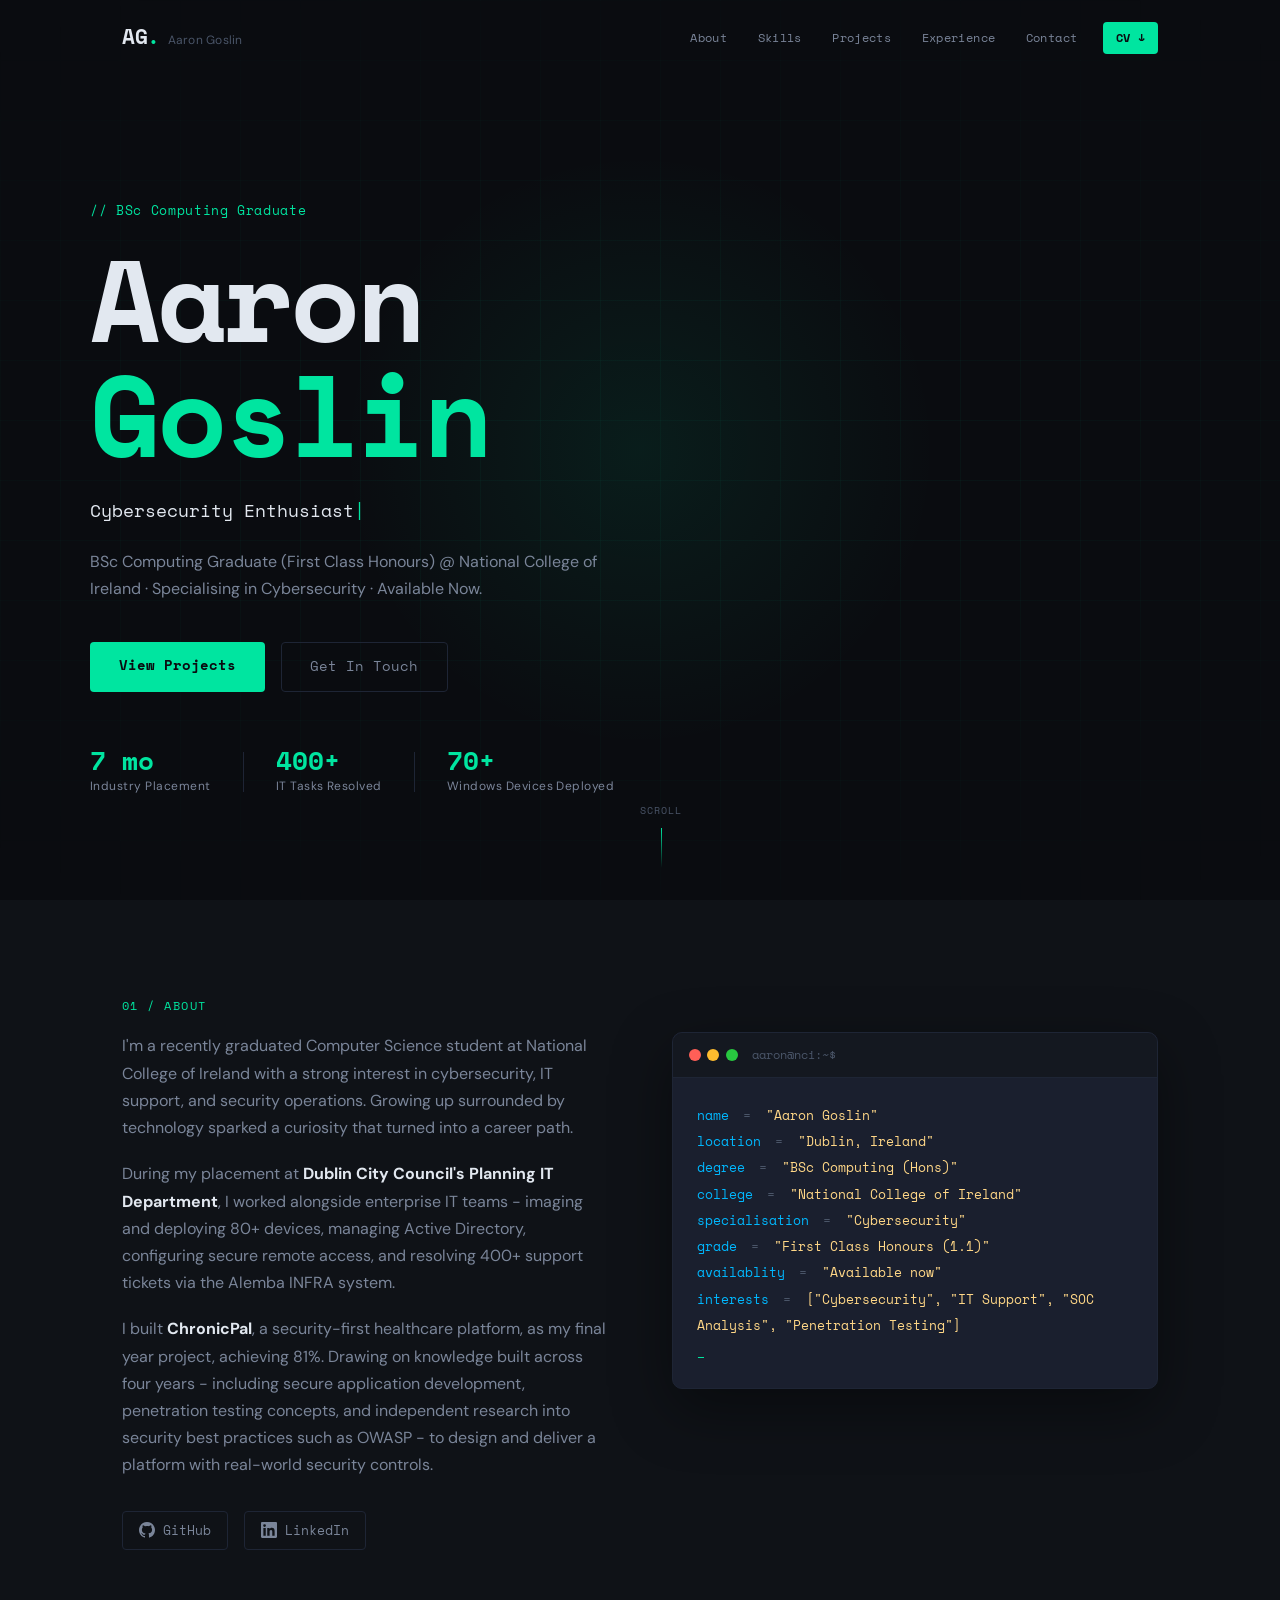
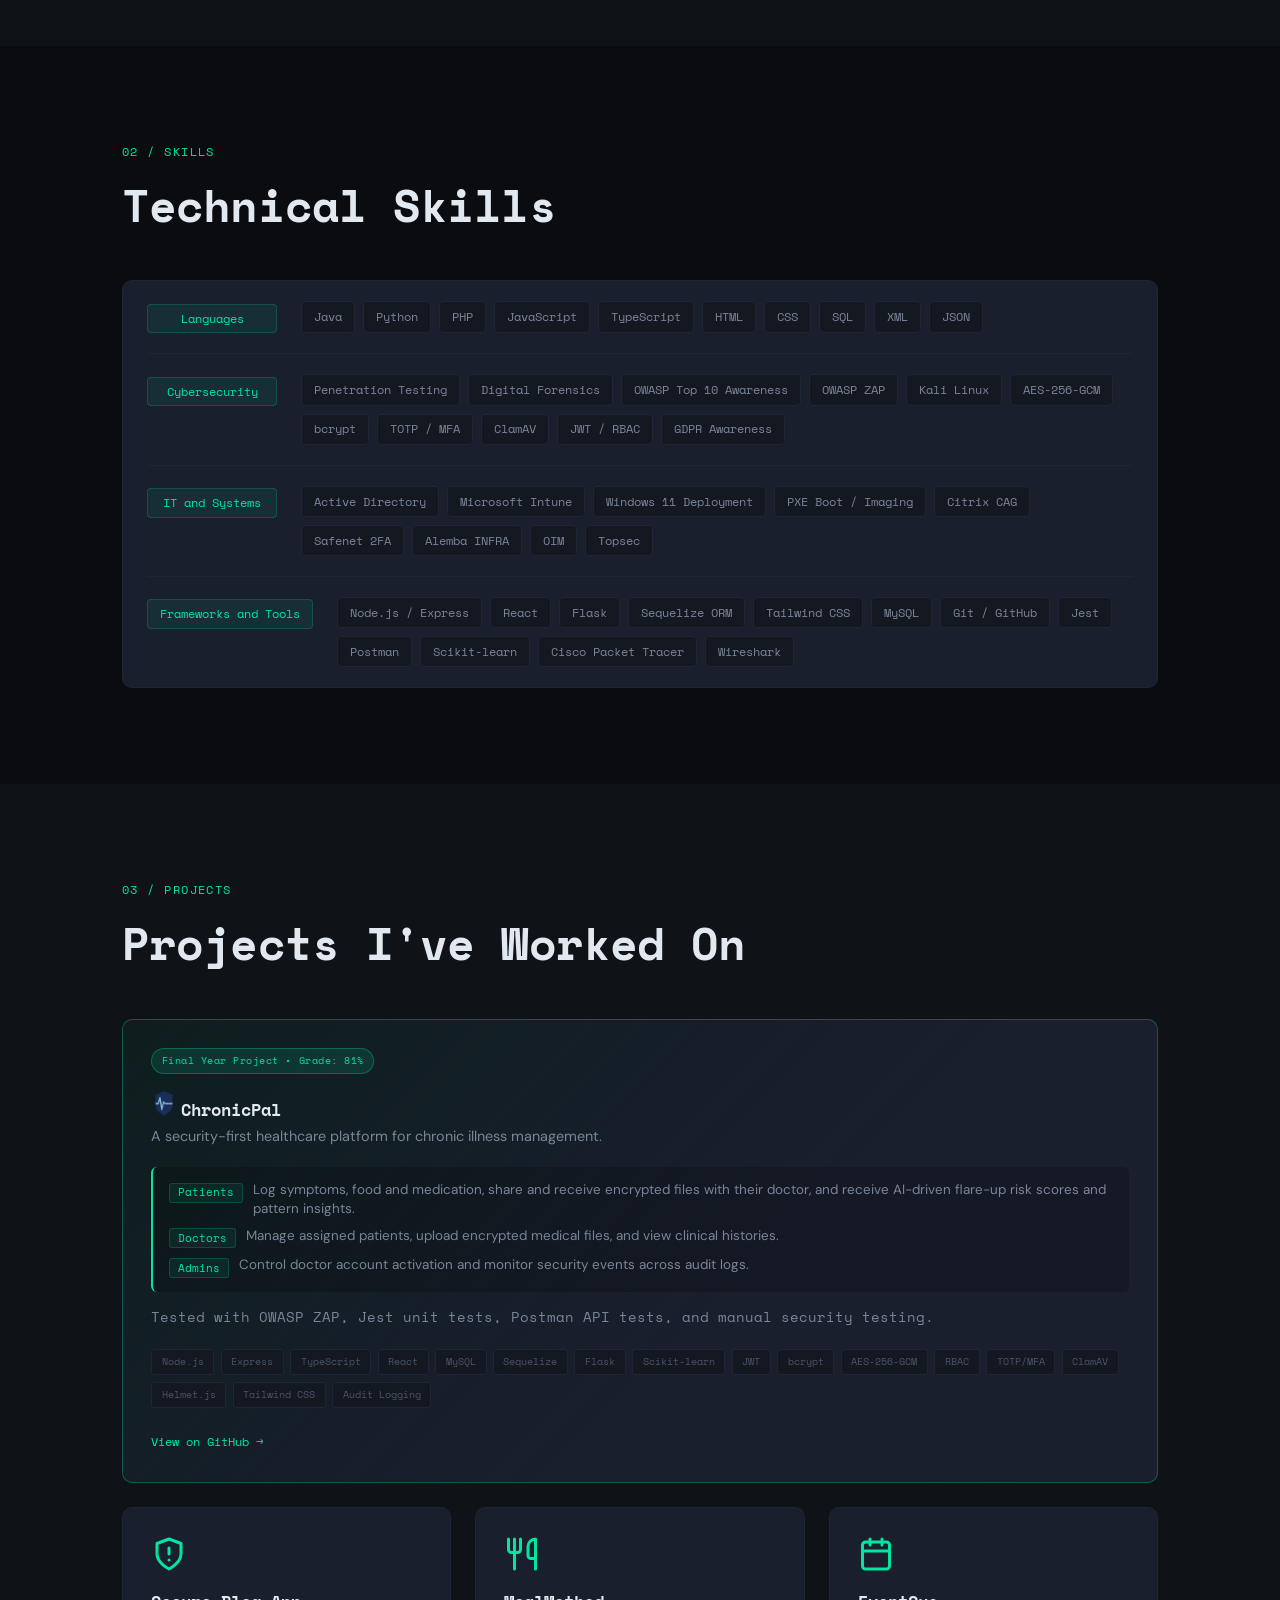
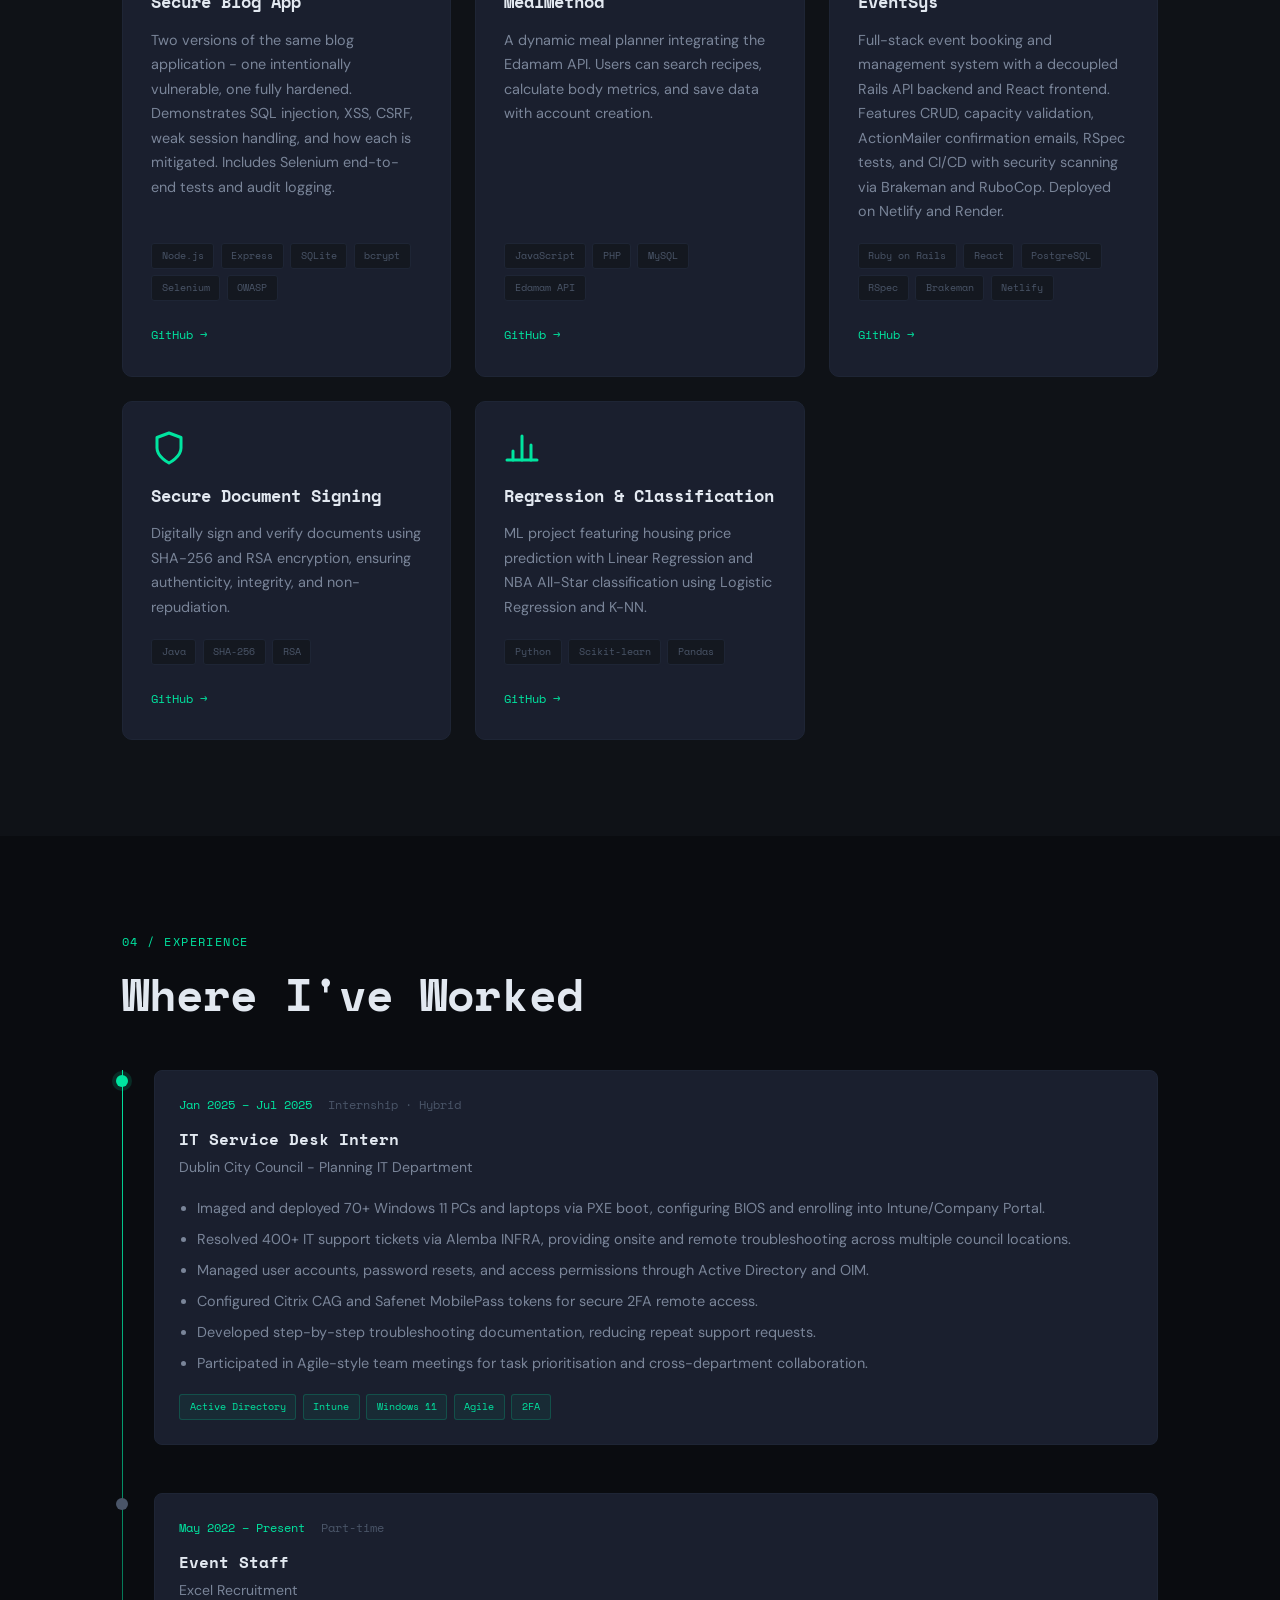
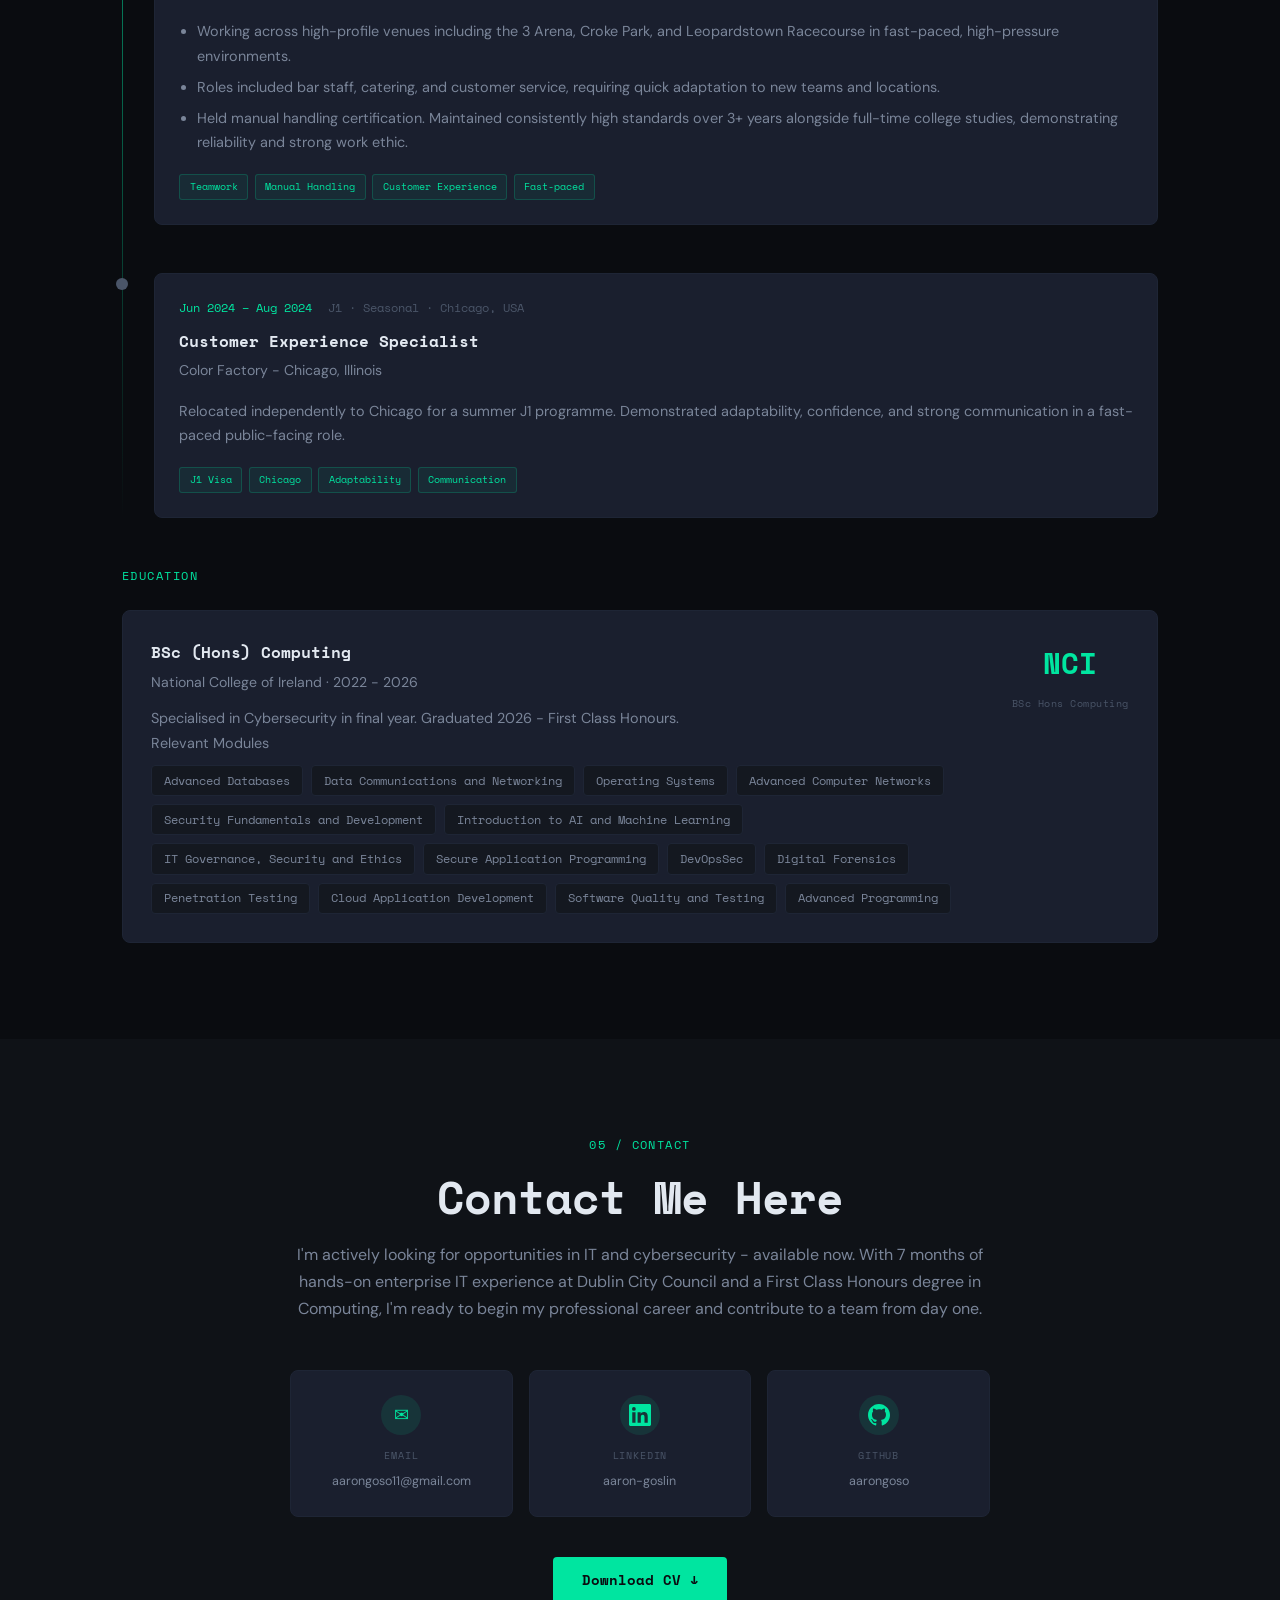
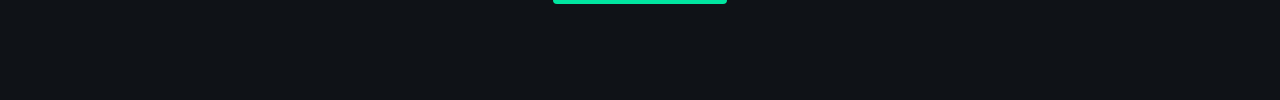
==== commit c5b4e54e: "Add files via upload" ====
--- a/index.html
+++ b/index.html
@@ -46,14 +46,13 @@
   <section id="hero">
     <div class="grid-bg"></div>
     <div class="hero-content">
-      <p class="hero-tag">// Final Year Computer Science Student</p>
+      <p class="hero-tag">// BSc Computing Graduate</p>
       <h1 class="hero-name">Aaron<br><span class="accent">Goslin</span></h1>
       <p class="hero-sub">
         <span id="typed"></span><span class="cursor">|</span>
       </p>
       <p class="hero-desc">
-        BSc Computing @ National College of Ireland · Specialising in Cybersecurity · 
-        Available for full-time roles from July 2026.
+        BSc Computing Graduate (First Class Honours) @ National College of Ireland · Specialising in Cybersecurity · Available Now.
       </p>
       <div class="hero-actions">
         <a href="#projects" class="btn-primary">View Projects</a>
@@ -72,7 +71,7 @@
         <div class="stat-divider"></div>
         <div class="stat">
           <span class="stat-num">70+</span>
-          <span class="stat-label">Devices Deployed</span>
+          <span class="stat-label">Windows Devices Deployed</span>
         </div>
       </div>
     </div>
@@ -88,18 +87,17 @@
       <div class="section-label">01 / About</div>
       <div class="about-grid">
         <div class="about-text">
-          <p>I'm a final year Computer Science student at NCI Dublin with a strong interest in cybersecurity, IT support, and security operations. Growing up surrounded by technology sparked a curiosity that turned into a career path.</p>
+          <p>I'm a recently graduated Computer Science student at National College of Ireland with a strong interest in cybersecurity, IT support, and security operations. Growing up surrounded by technology sparked a curiosity that turned into a career path.</p>
           <p>During my placement at <strong>Dublin City Council's Planning IT Department</strong>, I worked 
-          alongside enterprise IT teams - imaging and deploying 70+ devices, managing Active Directory, 
+          alongside enterprise IT teams - imaging and deploying 80+ devices, managing Active Directory, 
           configuring secure remote access, and resolving 400+ support tickets via the Alemba INFRA system.</p>
-          <p>I'm currently building <strong>ChronicPal</strong>, a security-first healthcare platform for my 
-          final year project, applying what I've learned in penetration testing, secure application development, and digital forensics.</p>
+       <p>I built <strong>ChronicPal</strong>, a security-first healthcare platform, as my final year project, achieving 81%. Drawing on knowledge built across four years - including secure application development, penetration testing concepts, and independent research into security best practices such as OWASP - to design and deliver a platform with real-world security controls.</p>
           <div class="about-links">
-            <a href="https://github.com/aarongoso" target="_blank" class="about-link">
+            <a href="https://github.com/aarongoso" target="_blank" rel="noopener noreferrer" class="about-link">
               <svg viewBox="0 0 24 24" fill="currentColor"><path d="M12 0C5.37 0 0 5.37 0 12c0 5.3 3.44 9.8 8.2 11.4.6.1.82-.26.82-.57v-2c-3.34.73-4.04-1.6-4.04-1.6-.55-1.4-1.34-1.77-1.34-1.77-1.08-.74.08-.73.08-.73 1.2.09 1.83 1.23 1.83 1.23 1.07 1.83 2.8 1.3 3.48 1 .1-.78.42-1.3.76-1.6-2.67-.3-5.47-1.33-5.47-5.93 0-1.31.47-2.38 1.24-3.22-.14-.3-.54-1.52.1-3.18 0 0 1-.32 3.3 1.23a11.5 11.5 0 0 1 3-.4c1.02 0 2.04.13 3 .4 2.28-1.55 3.29-1.23 3.29-1.23.65 1.66.24 2.88.12 3.18.77.84 1.23 1.9 1.23 3.22 0 4.61-2.8 5.63-5.48 5.92.43.37.82 1.1.82 2.22v3.29c0 .32.21.69.83.57C20.57 21.8 24 17.3 24 12c0-6.63-5.37-12-12-12z"/></svg>
               GitHub
             </a>
-            <a href="https://www.linkedin.com/in/aaron-goslin/" target="_blank" class="about-link">
+            <a href="https://www.linkedin.com/in/aaron-goslin/" target="_blank" rel="noopener noreferrer" class="about-link">
               <svg viewBox="0 0 24 24" fill="currentColor"><path d="M20.45 20.45h-3.55v-5.57c0-1.33-.03-3.04-1.85-3.04-1.86 0-2.14 1.45-2.14 2.95v5.66H9.36V9h3.41v1.56h.05c.47-.9 1.63-1.85 3.36-1.85 3.6 0 4.26 2.37 4.26 5.45v6.29zM5.34 7.43a2.06 2.06 0 1 1 0-4.12 2.06 2.06 0 0 1 0 4.12zM7.12 20.45H3.56V9h3.56v11.45zM22.23 0H1.77C.79 0 0 .77 0 1.72v20.56C0 23.23.79 24 1.77 24h20.46c.98 0 1.77-.77 1.77-1.72V1.72C24 .77 23.21 0 22.23 0z"/></svg>
               LinkedIn
             </a>
@@ -117,10 +115,11 @@
               <p><span class="t-key">name</span> <span class="t-eq">=</span> <span class="t-val">"Aaron Goslin"</span></p>
               <p><span class="t-key">location</span> <span class="t-eq">=</span> <span class="t-val">"Dublin, Ireland"</span></p>
               <p><span class="t-key">degree</span> <span class="t-eq">=</span> <span class="t-val">"BSc Computing (Hons)"</span></p>
-              <p><span class="t-key">college</span> <span class="t-eq">=</span> <span class="t-val">"NCI Dublin"</span></p>
+              <p><span class="t-key">college</span> <span class="t-eq">=</span> <span class="t-val">"National College of Ireland"</span></p>
               <p><span class="t-key">specialisation</span> <span class="t-eq">=</span> <span class="t-val">"Cybersecurity"</span></p>
-              <p><span class="t-key">available</span> <span class="t-eq">=</span> <span class="t-val">July 2026</span></p>
-              <p><span class="t-key">interests</span> <span class="t-eq">=</span> <span class="t-val">["Cybersecurity", "IT Support", "Security Analysis", "Helpdesk"]</span></p>
+              <p><span class="t-key">grade</span> <span class="t-eq">=</span> <span class="t-val">"First Class Honours (1.1)"</span></p>
+              <p><span class="t-key">availablity</span> <span class="t-eq">=</span> <span class="t-val">"Available now"</span></p>
+              <p><span class="t-key">interests</span> <span class="t-eq">=</span> <span class="t-val">["Cybersecurity", "IT Support", "SOC Analysis", "Penetration Testing"]</span></p>
               <p class="t-blink">_</p>
             </div>
           </div>
@@ -222,7 +221,7 @@
         <!-- FEATURED PROJECT -->
         <div class="project-card featured">
           <div class="project-header">
-            <span class="featured-tag">Final Year Project</span>
+            <span class="featured-tag">Final Year Project • Grade: 81%</span>
           </div>
           <div class="chronic-title">
             <img src="img/ChronicPal_Logo.png" alt="ChronicPal" style="width:36px;height:36px;object-fit:contain;"/>
@@ -239,7 +238,7 @@
             <span>Node.js</span><span>Express</span><span>TypeScript</span><span>React</span><span>MySQL</span><span>Sequelize</span><span>Flask</span><span>Scikit-learn</span><span>JWT</span><span>bcrypt</span><span>AES-256-GCM</span><span>RBAC</span><span>TOTP/MFA</span><span>ClamAV</span><span>Helmet.js</span><span>Tailwind CSS</span><span>Audit Logging</span>
           </div>
           <div class="project-links">
-            <a href="https://github.com/aarongoso/ChronicPal" target="_blank" class="proj-link">
+            <a href="https://github.com/aarongoso/ChronicPal" target="_blank" rel="noopener noreferrer" class="proj-link">
               View on GitHub →
             </a>
           </div>
@@ -256,7 +255,7 @@
             <span>Node.js</span><span>Express</span><span>SQLite</span><span>bcrypt</span><span>Selenium</span><span>OWASP</span>
           </div>
           <div class="project-links">
-            <a href="https://github.com/aarongoso/Secure-blog-app" target="_blank" class="proj-link">GitHub →</a>
+            <a href="https://github.com/aarongoso/Secure-blog-app" target="_blank" rel="noopener noreferrer" class="proj-link">GitHub →</a>
           </div>
         </div>
 
@@ -271,7 +270,7 @@
             <span>JavaScript</span><span>PHP</span><span>MySQL</span><span>Edamam API</span>
           </div>
           <div class="project-links">
-            <a href="https://github.com/aarongoso/MealMethod" target="_blank" class="proj-link">GitHub →</a>
+            <a href="https://github.com/aarongoso/MealMethod" target="_blank" rel="noopener noreferrer" class="proj-link">GitHub →</a>
           </div>
         </div>
 
@@ -286,7 +285,7 @@
             <span>Ruby on Rails</span><span>React</span><span>PostgreSQL</span><span>RSpec</span><span>Brakeman</span><span>Netlify</span>
           </div>
           <div class="project-links">
-            <a href="https://github.com/aarongoso/EventSys" target="_blank" class="proj-link">GitHub →</a>
+            <a href="https://github.com/aarongoso/EventSys" target="_blank" rel="noopener noreferrer" class="proj-link">GitHub →</a>
           </div>
         </div>
 
@@ -301,7 +300,7 @@
             <span>Java</span><span>SHA-256</span><span>RSA</span>
           </div>
           <div class="project-links">
-            <a href="https://github.com/aarongoso/SecureDocumentSigning" target="_blank" class="proj-link">GitHub →</a>
+            <a href="https://github.com/aarongoso/SecureDocumentSigning" target="_blank" rel="noopener noreferrer" class="proj-link">GitHub →</a>
           </div>
         </div>
 
@@ -311,12 +310,12 @@
             <div class="project-icon"><svg viewBox="0 0 24 24" fill="none" stroke="currentColor" stroke-width="2" stroke-linecap="round" stroke-linejoin="round"><line x1="18" y1="20" x2="18" y2="10"/><line x1="12" y1="20" x2="12" y2="4"/><line x1="6" y1="20" x2="6" y2="14"/><line x1="2" y1="20" x2="22" y2="20"/></svg></div>
           </div>
           <h3>Regression & Classification</h3>
-          <p>ML project featuring housing price prediction with Linear Regression and NBA All-Star classification using Logistic Regression and K-NN. Scored 90% in the module.</p>
+          <p>ML project featuring housing price prediction with Linear Regression and NBA All-Star classification using Logistic Regression and K-NN.</p>
           <div class="project-tech">
             <span>Python</span><span>Scikit-learn</span><span>Pandas</span>
           </div>
           <div class="project-links">
-            <a href="https://github.com/aarongoso/RegressionAndClassification" target="_blank" class="proj-link">GitHub →</a>
+            <a href="https://github.com/aarongoso/RegressionAndClassification" target="_blank" rel="noopener noreferrer" class="proj-link">GitHub →</a>
           </div>
         </div>
 
@@ -403,7 +402,7 @@
           <div class="edu-left">
             <h3>BSc (Hons) Computing</h3>
             <h4>National College of Ireland · 2022 - 2026</h4>
-            <p>Specialisation in Cybersecurity. Graduating 2026.</p>
+            <p>Specialised in Cybersecurity in final year. Graduated 2026 - First Class Honours.</p>
             <div class="modules-block">
               <p class="modules-label">Relevant Modules</p>
               <div class="badges" style="margin-top:0.6rem;">
@@ -440,19 +439,21 @@
       <div class="section-label">05 / Contact</div>
       <div class="contact-inner">
         <h2>Contact Me Here</h2>
-        <p>I'm actively looking for graduate roles in cybersecurity, security analysis, IT support, or helpdesk - available from July 2026. With hands-on enterprise IT experience and a final year focused on penetration testing, digital forensics, and secure development, I'm eager to keep developing my skills and contribute to a real team environment.</p>
+        <p>I'm actively looking for opportunities in IT and cybersecurity - available now. With 7 months of hands-on enterprise IT experience at Dublin City Council and a First Class Honours degree in Computing, I'm ready to begin my professional career and contribute to a team from day one.</p>
         <div class="contact-cards">
           <a href="mailto:aarongoso11@gmail.com" class="contact-card-item">
             <div class="cc-icon">✉</div>
             <span class="cc-label">Email</span>
             <span class="cc-val">aarongoso11@gmail.com</span>
           </a>
-          <a href="https://www.linkedin.com/in/aaron-goslin/" target="_blank" class="contact-card-item">
-            <div class="cc-icon">in</div>
+          <a href="https://www.linkedin.com/in/aaron-goslin/" target="_blank" rel="noopener noreferrer" class="contact-card-item">
+            <div class="cc-icon">
+              <svg viewBox="0 0 24 24" fill="currentColor" width="22" height="22"><path d="M20.45 20.45h-3.55v-5.57c0-1.33-.03-3.04-1.85-3.04-1.86 0-2.14 1.45-2.14 2.95v5.66H9.36V9h3.41v1.56h.05c.47-.9 1.63-1.85 3.36-1.85 3.6 0 4.26 2.37 4.26 5.45v6.29zM5.34 7.43a2.06 2.06 0 1 1 0-4.12 2.06 2.06 0 0 1 0 4.12zM7.12 20.45H3.56V9h3.56v11.45zM22.23 0H1.77C.79 0 0 .77 0 1.72v20.56C0 23.23.79 24 1.77 24h20.46c.98 0 1.77-.77 1.77-1.72V1.72C24 .77 23.21 0 22.23 0z"/></svg>
+            </div>
             <span class="cc-label">LinkedIn</span>
             <span class="cc-val">aaron-goslin</span>
           </a>
-          <a href="https://github.com/aarongoso" target="_blank" class="contact-card-item">
+          <a href="https://github.com/aarongoso" target="_blank" rel="noopener noreferrer" class="contact-card-item">
             <div class="cc-icon">
               <svg viewBox="0 0 24 24" fill="currentColor" width="22" height="22"><path d="M12 0C5.37 0 0 5.37 0 12c0 5.3 3.44 9.8 8.2 11.4.6.1.82-.26.82-.57v-2c-3.34.73-4.04-1.6-4.04-1.6-.55-1.4-1.34-1.77-1.34-1.77-1.08-.74.08-.73.08-.73 1.2.09 1.83 1.23 1.83 1.23 1.07 1.83 2.8 1.3 3.48 1 .1-.78.42-1.3.76-1.6-2.67-.3-5.47-1.33-5.47-5.93 0-1.31.47-2.38 1.24-3.22-.14-.3-.54-1.52.1-3.18 0 0 1-.32 3.3 1.23a11.5 11.5 0 0 1 3-.4c1.02 0 2.04.13 3 .4 2.28-1.55 3.29-1.23 3.29-1.23.65 1.66.24 2.88.12 3.18.77.84 1.23 1.9 1.23 3.22 0 4.61-2.8 5.63-5.48 5.92.43.37.82 1.1.82 2.22v3.29c0 .32.21.69.83.57C20.57 21.8 24 17.3 24 12c0-6.63-5.37-12-12-12z"/></svg>
             </div>
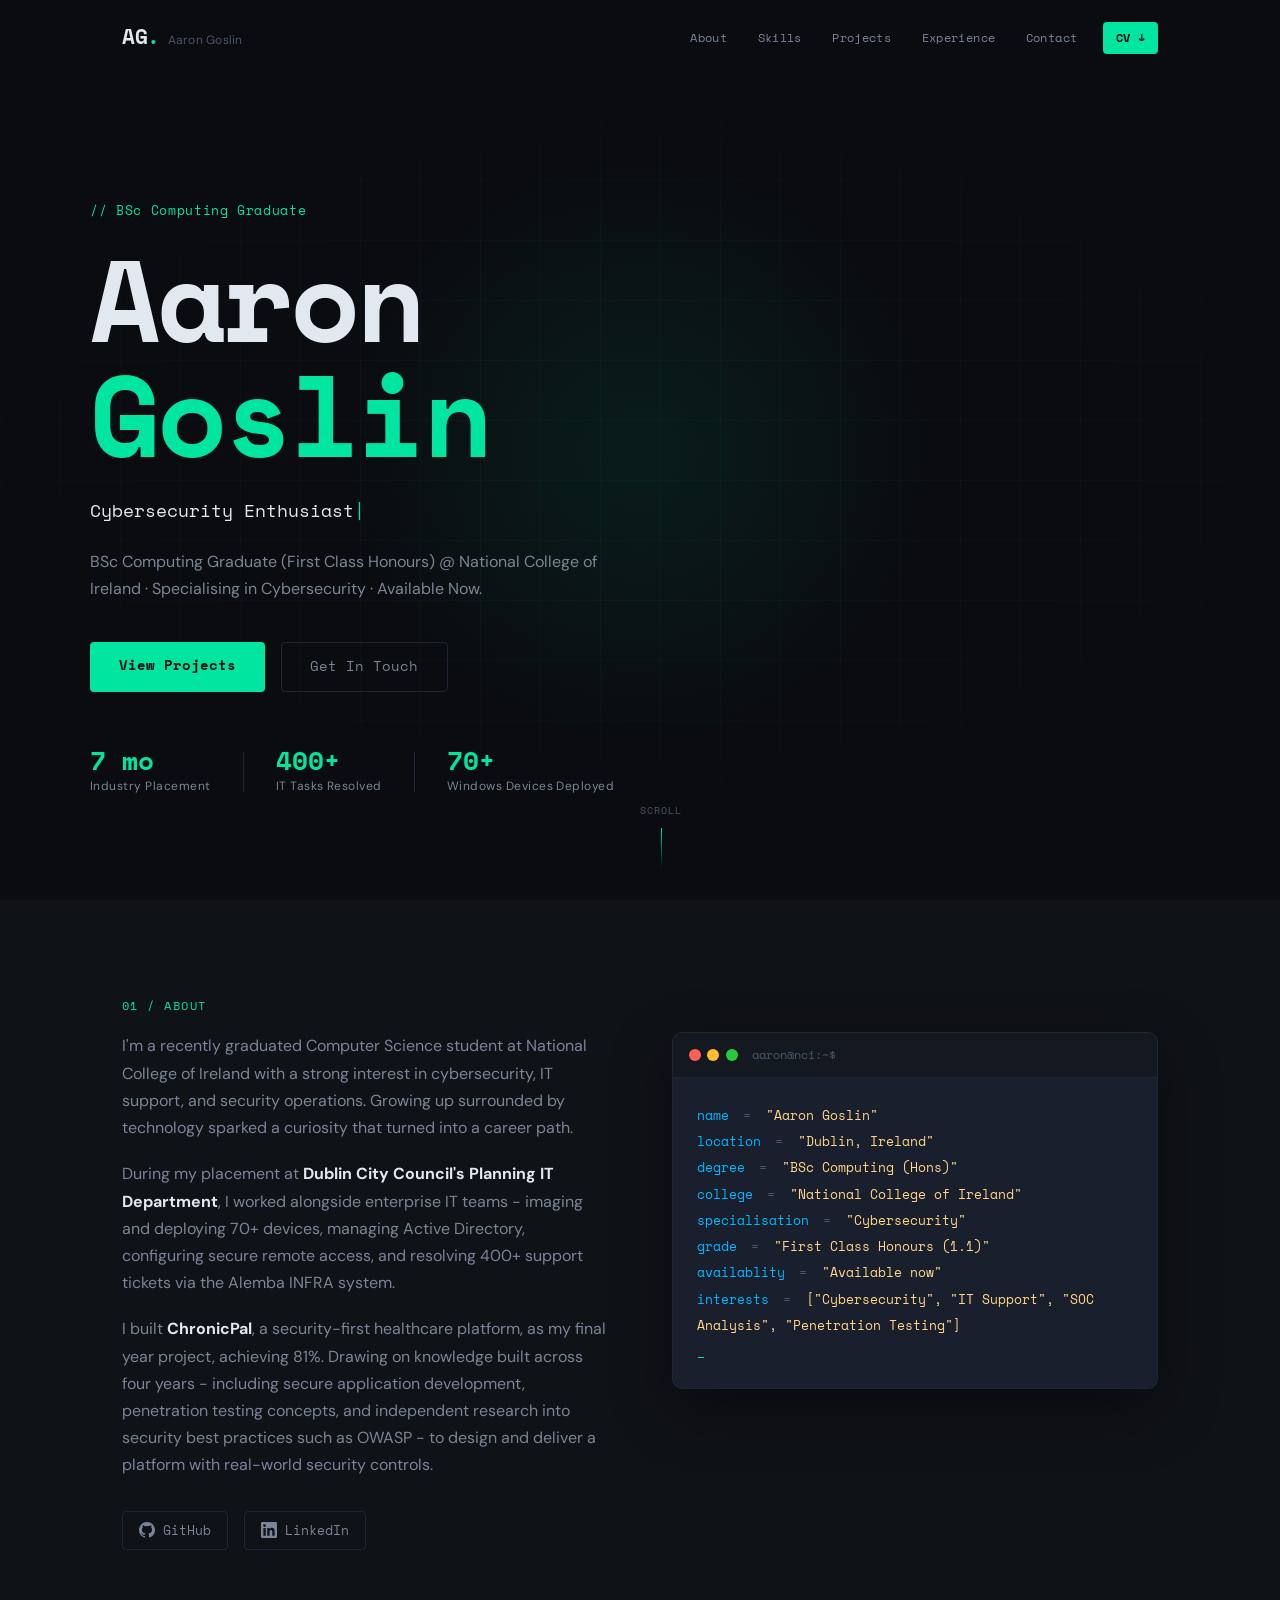
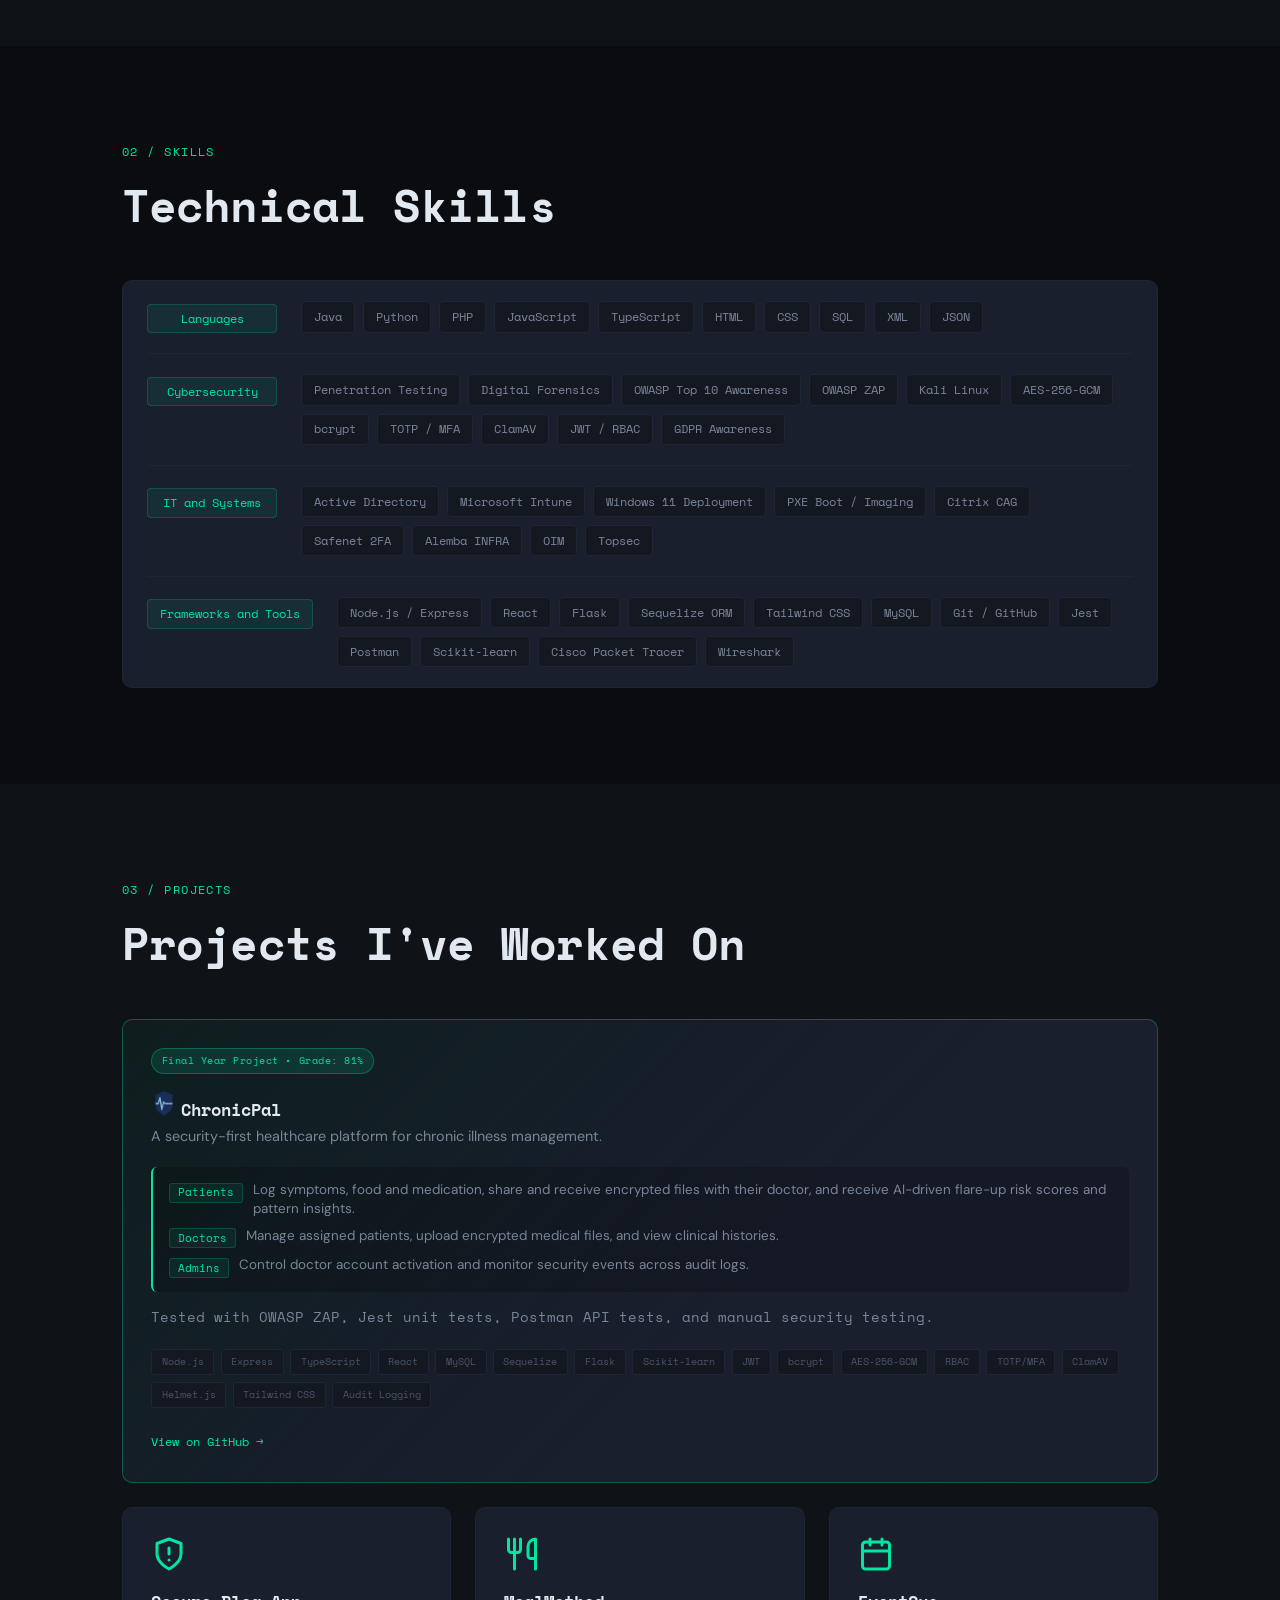
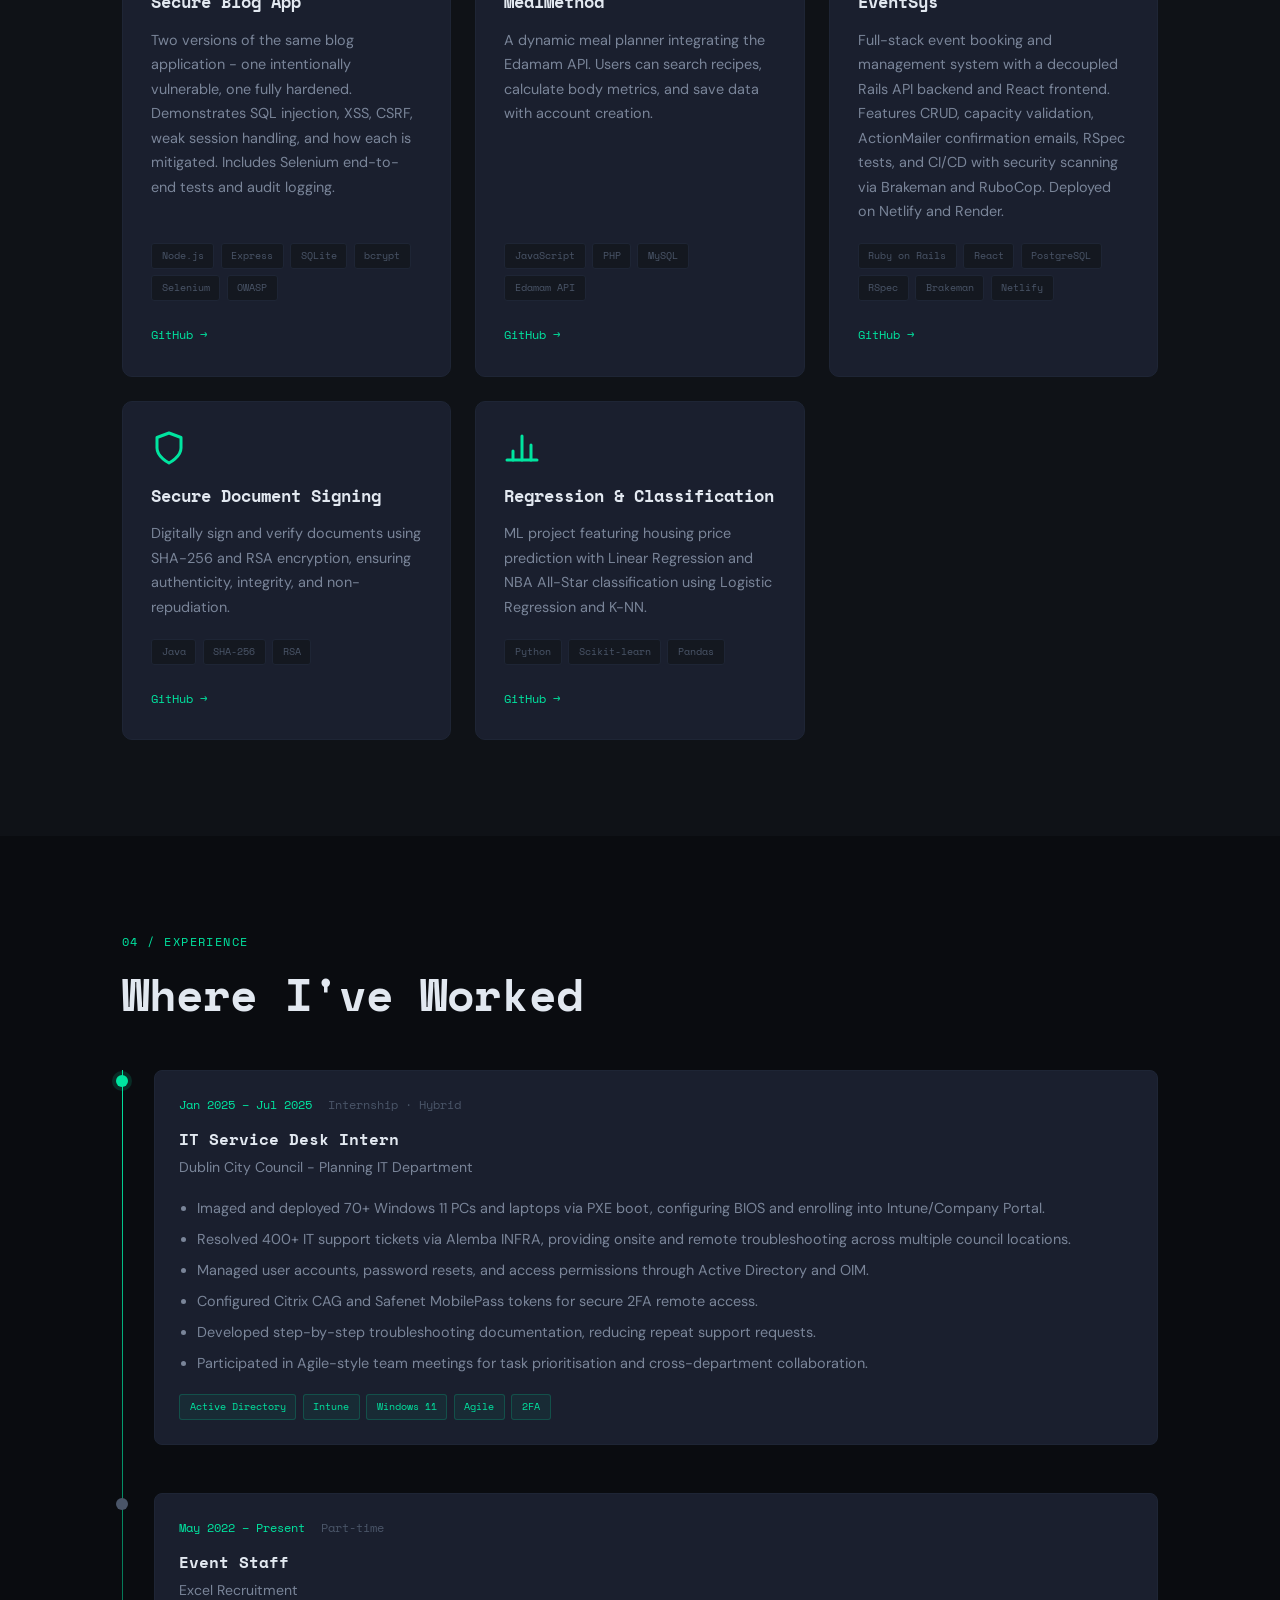
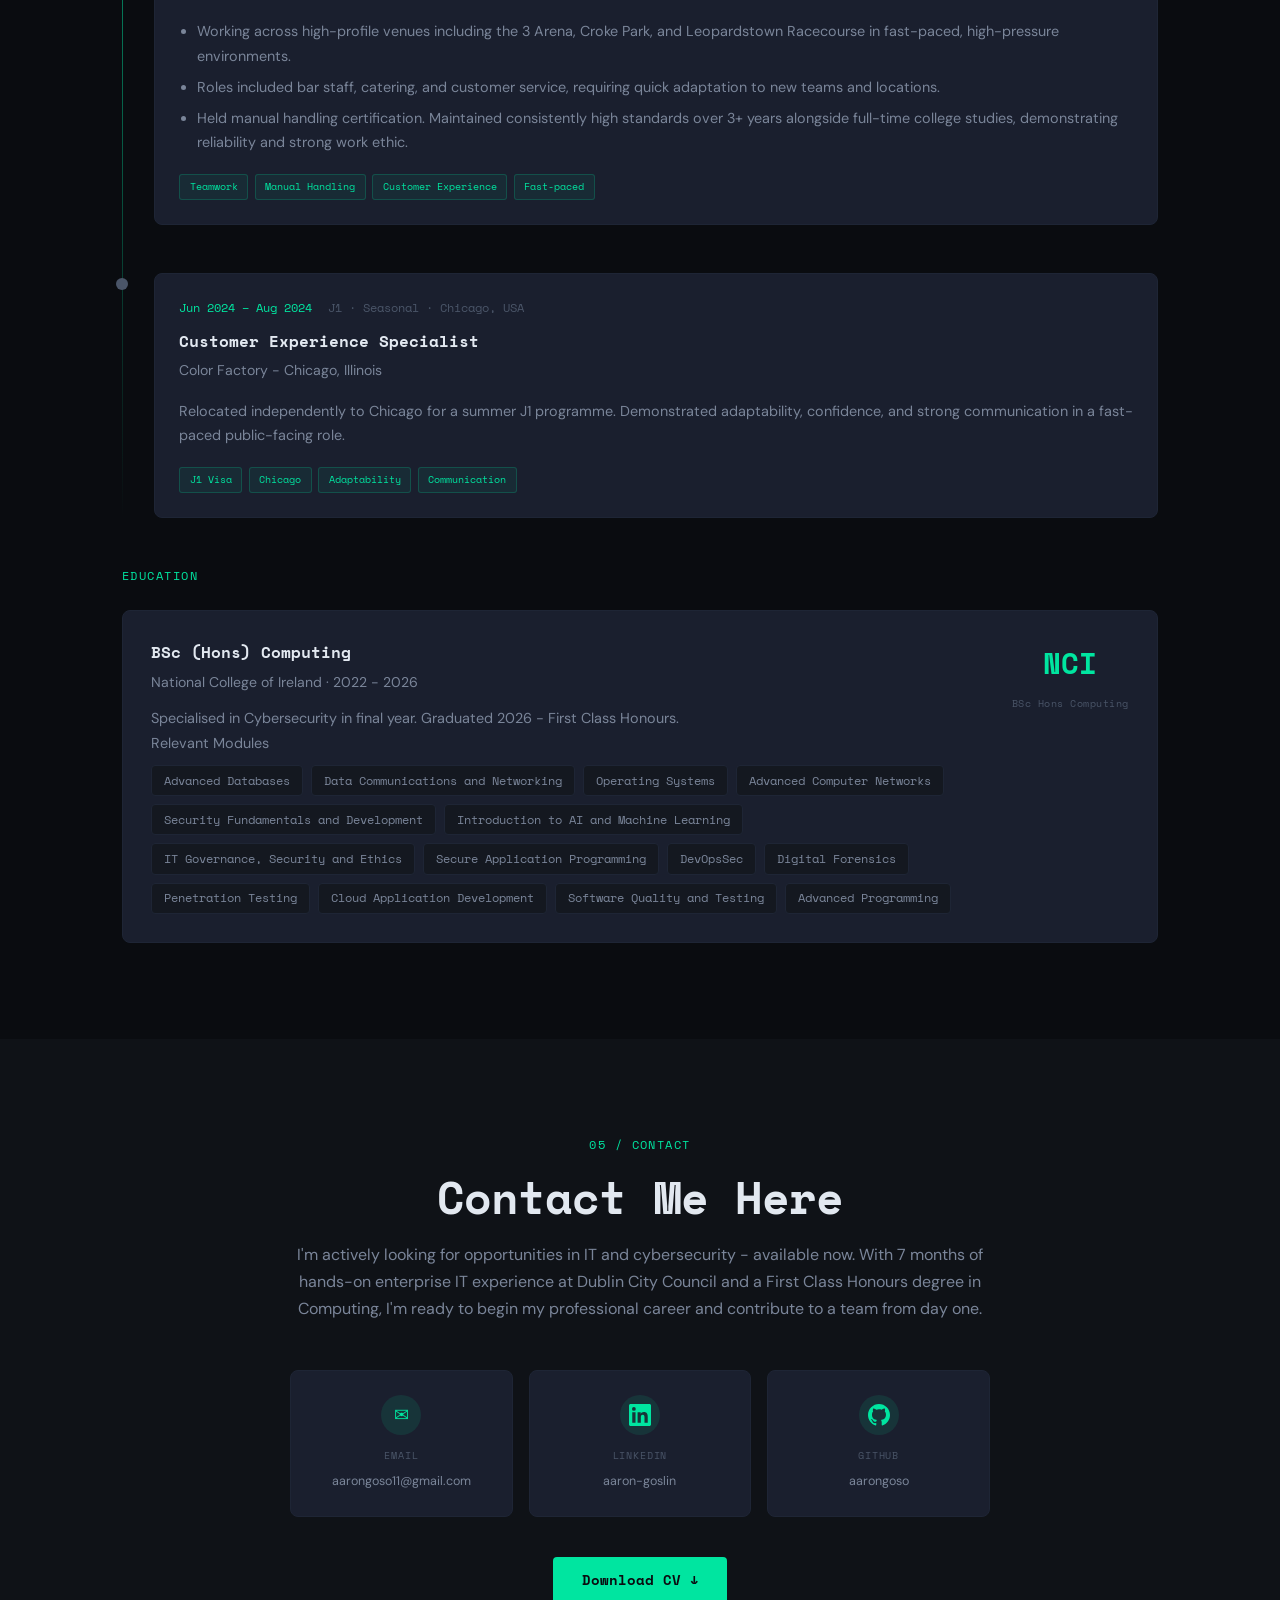
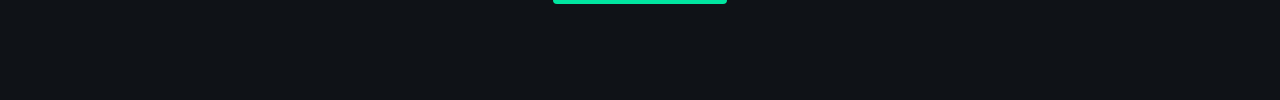
==== commit 7d59a73a: "Add files via upload" ====
--- a/index.html
+++ b/index.html
@@ -89,7 +89,7 @@
         <div class="about-text">
           <p>I'm a recently graduated Computer Science student at National College of Ireland with a strong interest in cybersecurity, IT support, and security operations. Growing up surrounded by technology sparked a curiosity that turned into a career path.</p>
           <p>During my placement at <strong>Dublin City Council's Planning IT Department</strong>, I worked 
-          alongside enterprise IT teams - imaging and deploying 80+ devices, managing Active Directory, 
+          alongside enterprise IT teams - imaging and deploying 70+ devices, managing Active Directory, 
           configuring secure remote access, and resolving 400+ support tickets via the Alemba INFRA system.</p>
        <p>I built <strong>ChronicPal</strong>, a security-first healthcare platform, as my final year project, achieving 81%. Drawing on knowledge built across four years - including secure application development, penetration testing concepts, and independent research into security best practices such as OWASP - to design and deliver a platform with real-world security controls.</p>
           <div class="about-links">
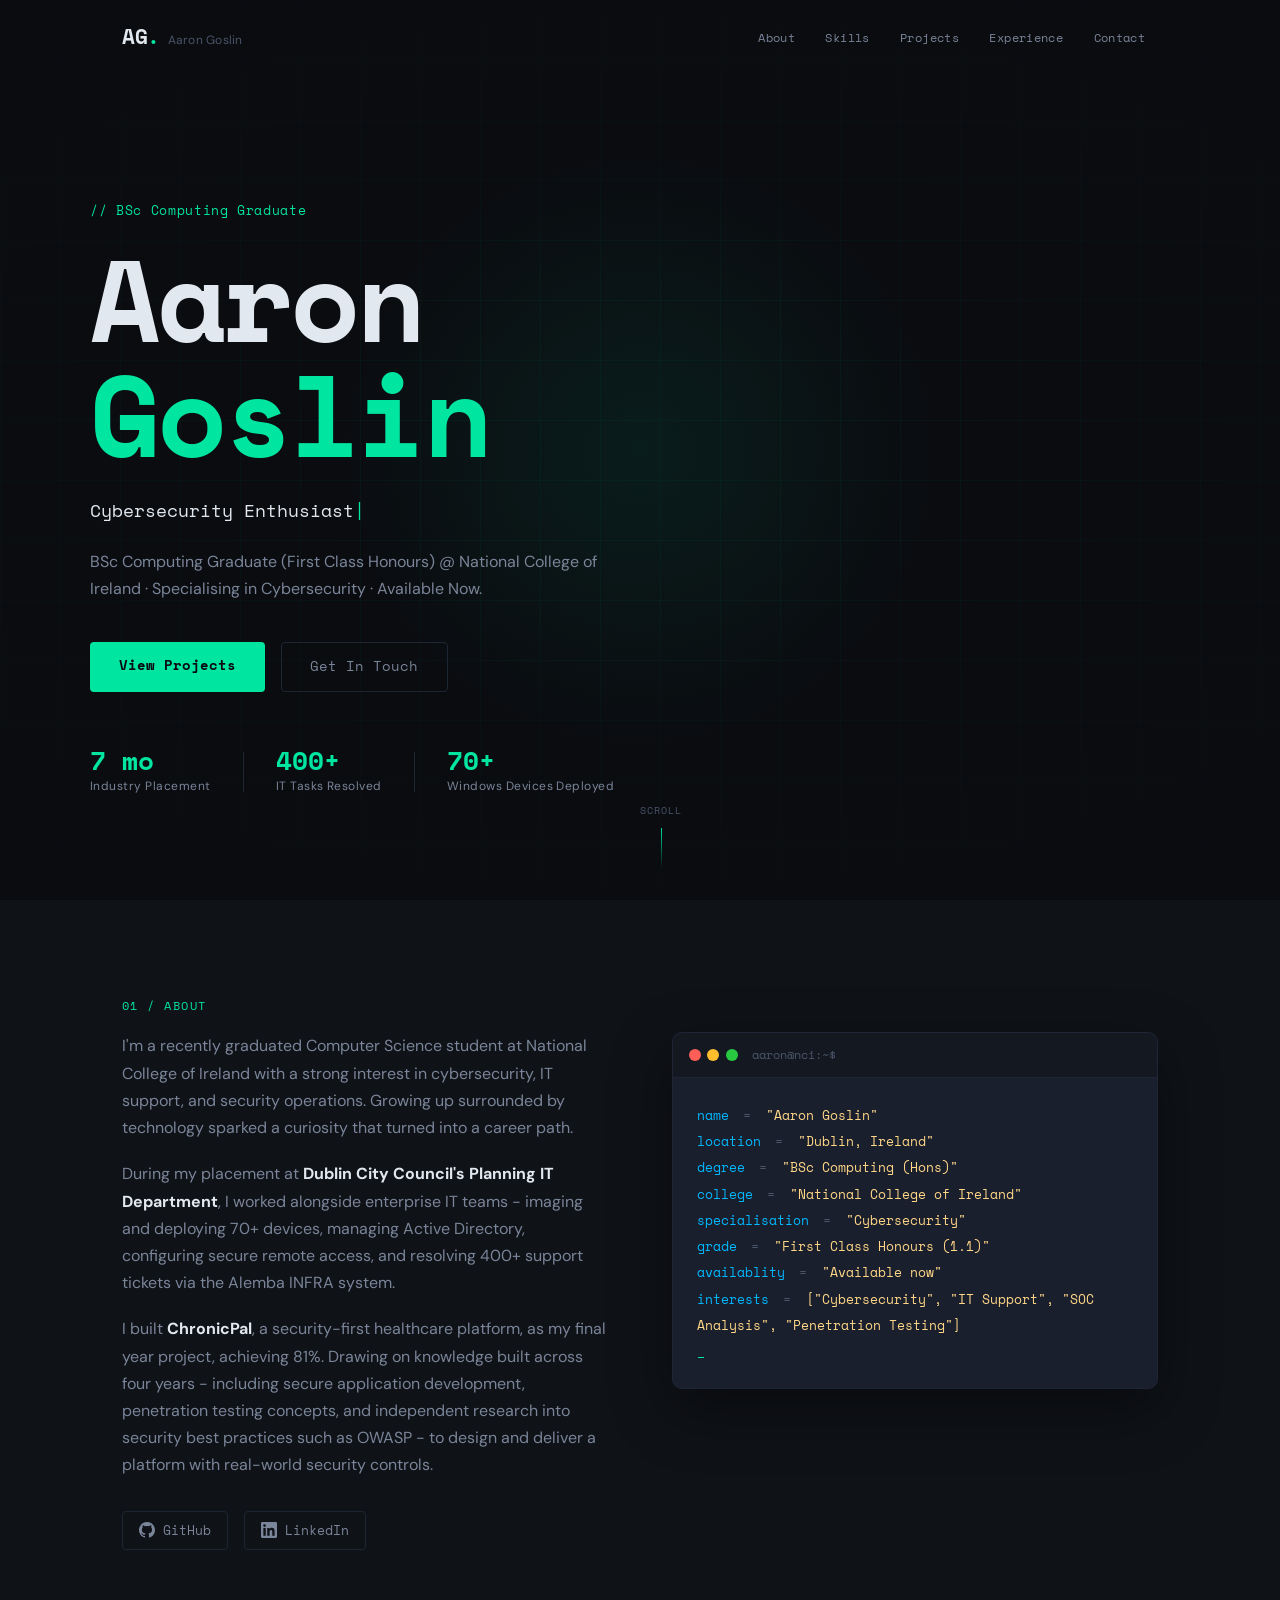
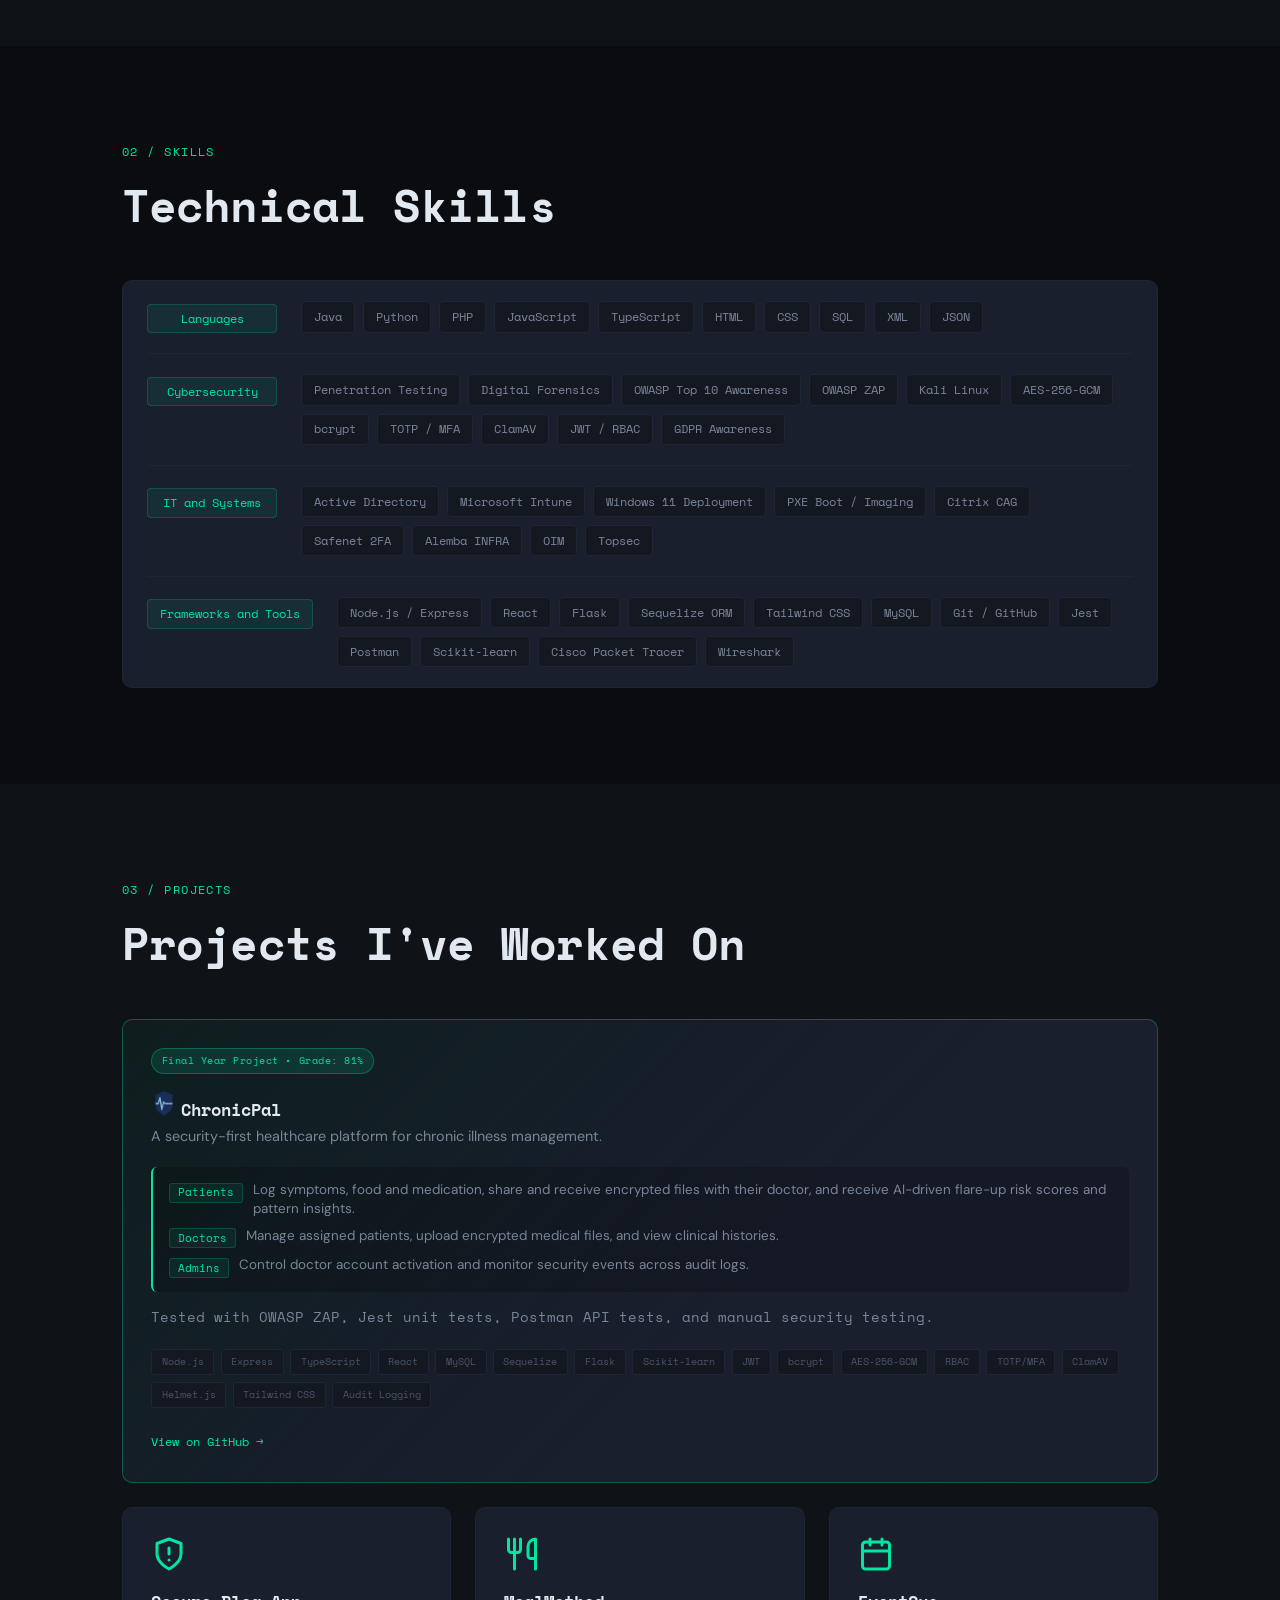
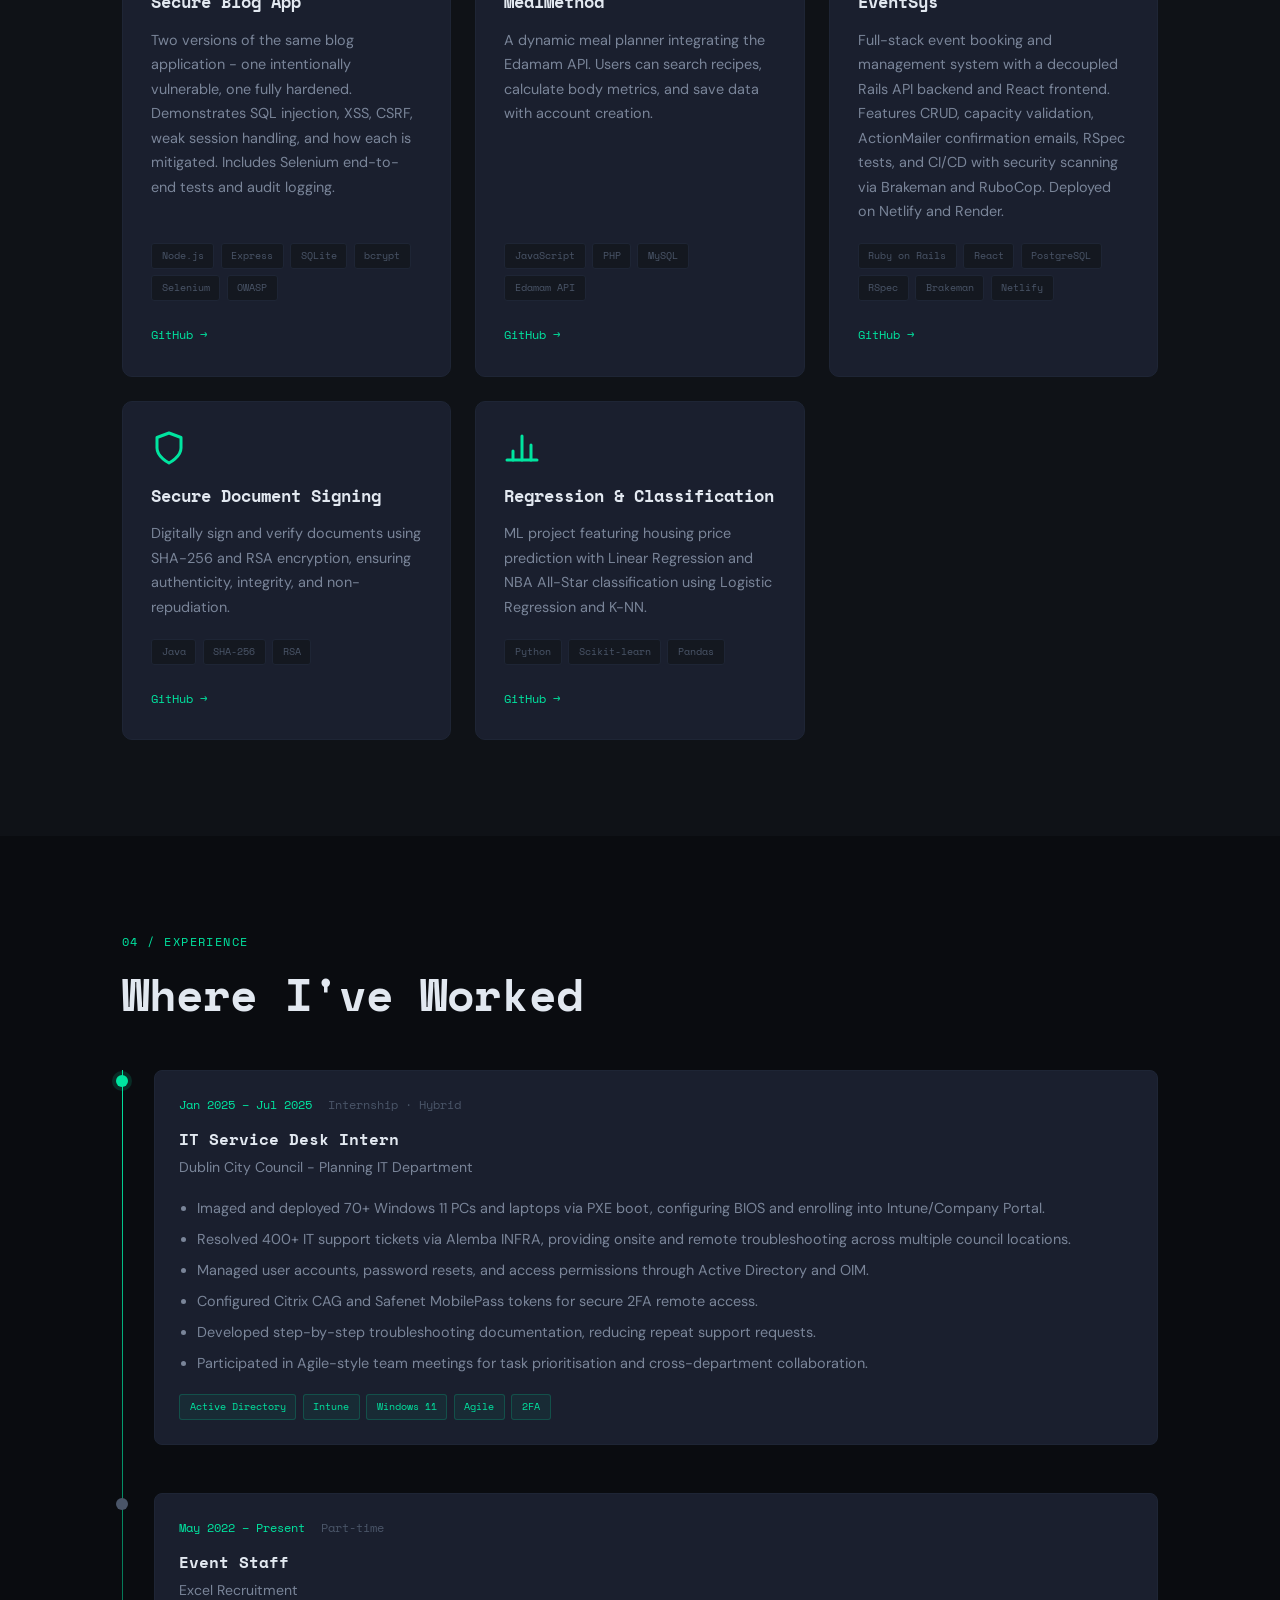
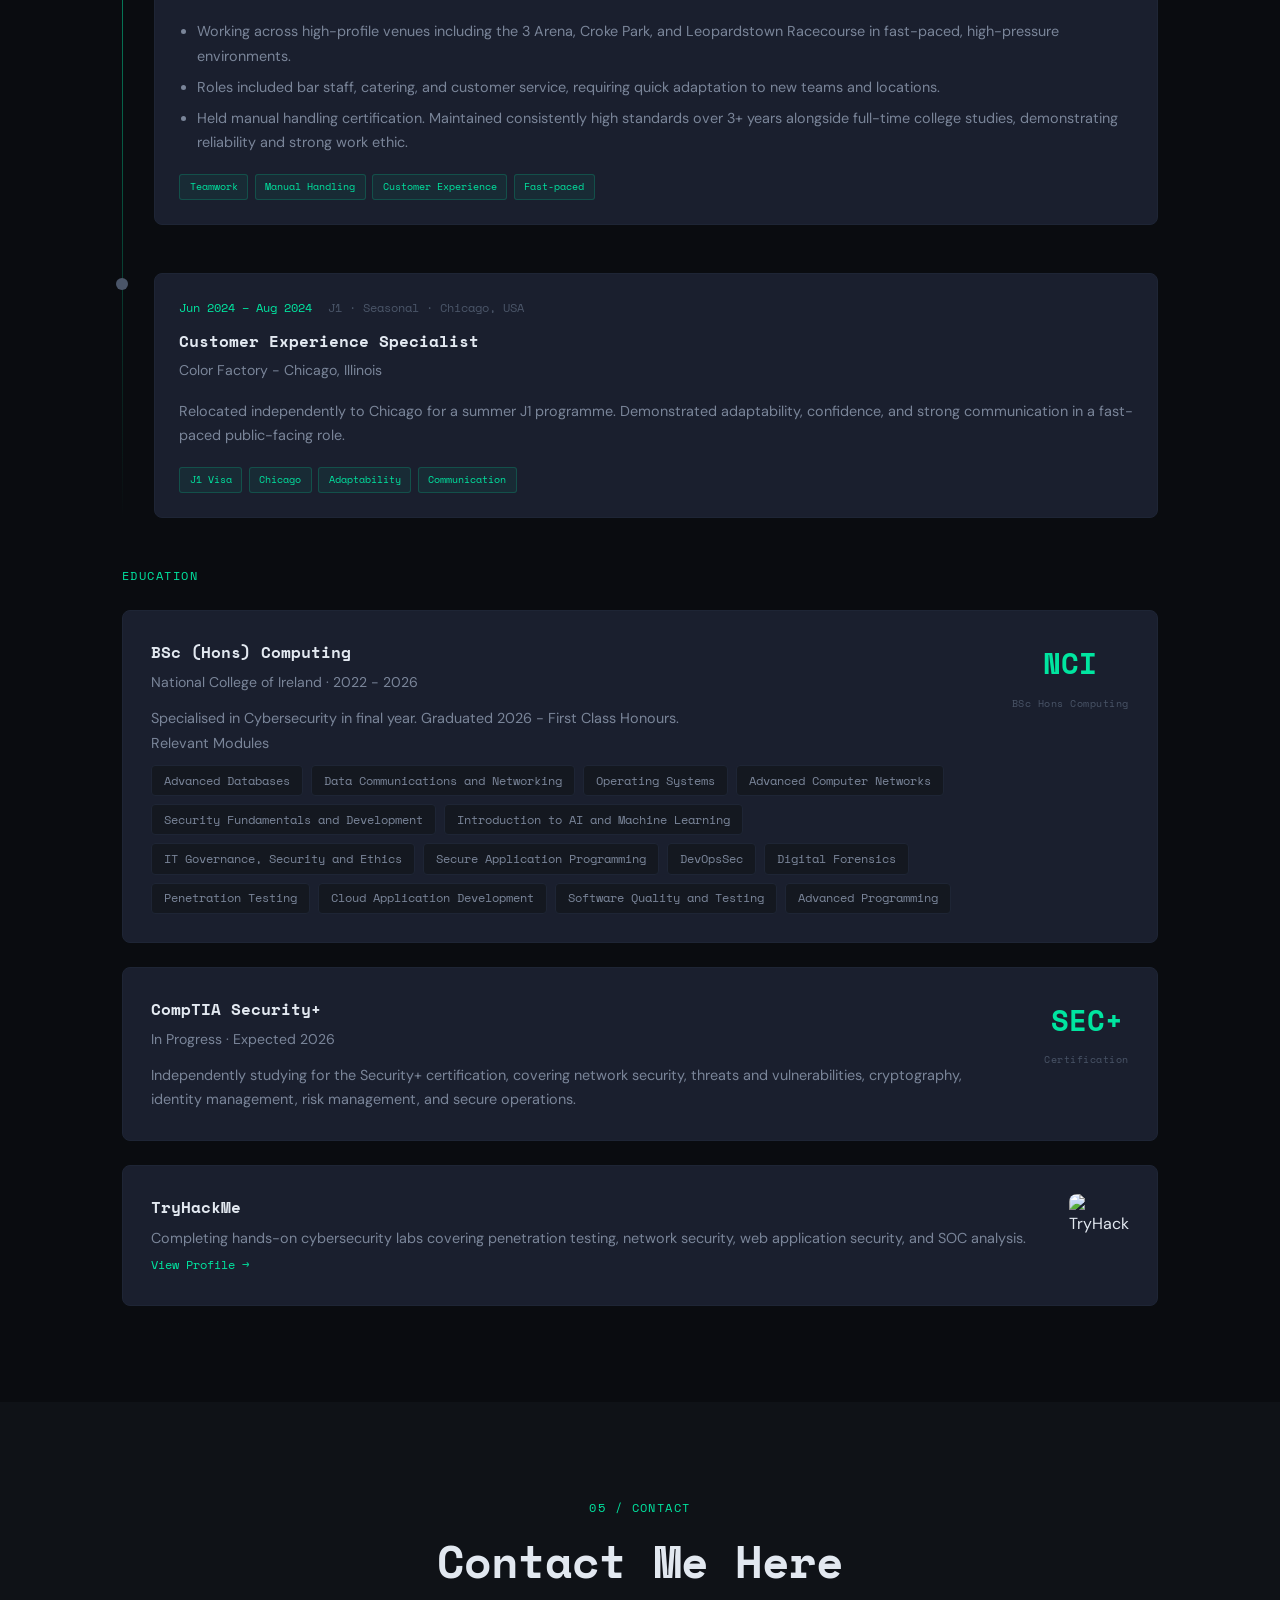
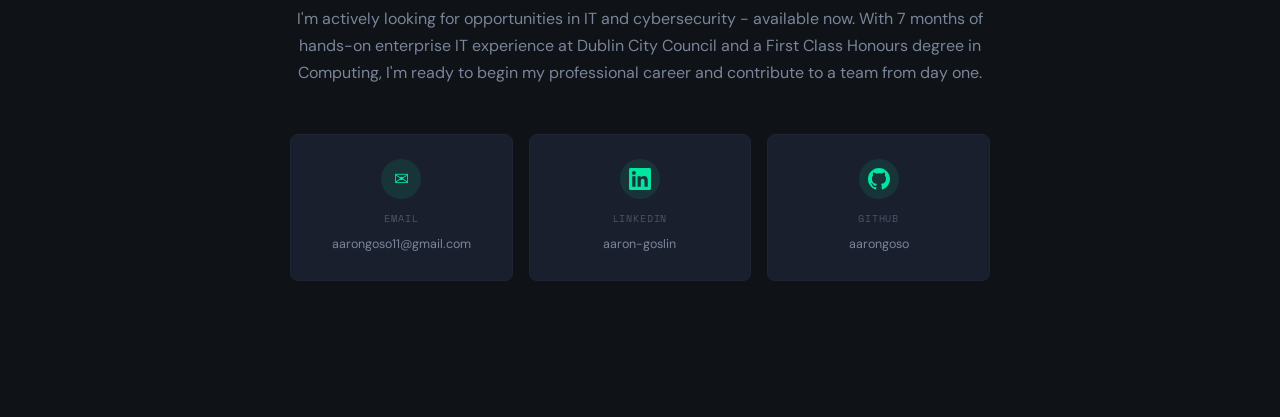
==== commit d77f829b: "Clean" ====
--- a/index.html
+++ b/index.html
@@ -22,7 +22,7 @@
         <li><a href="#projects">Projects</a></li>
         <li><a href="#experience">Experience</a></li>
         <li><a href="#contact">Contact</a></li>
-        <li><a href="CV.pdf" class="nav-cv" target="_blank" download>CV ↓</a></li>
+
       </ul>
       <button class="burger" id="burger" aria-label="Menu">
         <span></span><span></span><span></span>
@@ -38,7 +38,7 @@
       <li><a href="#projects" class="mob-link">Projects</a></li>
       <li><a href="#experience" class="mob-link">Experience</a></li>
       <li><a href="#contact" class="mob-link">Contact</a></li>
-      <li><a href="CV.pdf" class="mob-link" target="_blank" download>Download CV</a></li>
+
     </ul>
   </div>
 
@@ -428,6 +428,27 @@
             <span>BSc Hons Computing</span>
           </div>
         </div>
+        <div class="edu-card">
+          <div class="edu-left">
+            <h3>CompTIA Security+</h3>
+            <h4>In Progress · Expected 2026</h4>
+            <p>Independently studying for the Security+ certification, covering network security, threats and vulnerabilities, cryptography, identity management, risk management, and secure operations.</p>
+          </div>
+          <div class="edu-right">
+            <div class="grade-badge">SEC+</div>
+            <span>Certification</span>
+          </div>
+        </div>
+        <div class="edu-card">
+          <div class="edu-left">
+            <h3>TryHackMe</h3>
+            <p>Completing hands-on cybersecurity labs covering penetration testing, network security, web application security, and SOC analysis.</p>
+            <a href="https://tryhackme.com/p/aarongoso11" target="_blank" rel="noopener noreferrer" class="proj-link">View Profile →</a>
+          </div>
+          <div class="edu-right">
+            <img src="https://tryhackme.com/img/THMlogo.png" alt="TryHackMe" style="width:60px;height:60px;object-fit:contain;border-radius:8px;">
+          </div>
+        </div>
       </div>
 
     </div>
@@ -461,7 +482,7 @@
             <span class="cc-val">aarongoso</span>
           </a>
         </div>
-        <a href="CV.pdf" class="btn-primary" download>Download CV ↓</a>
+
       </div>
     </div>
   </section>
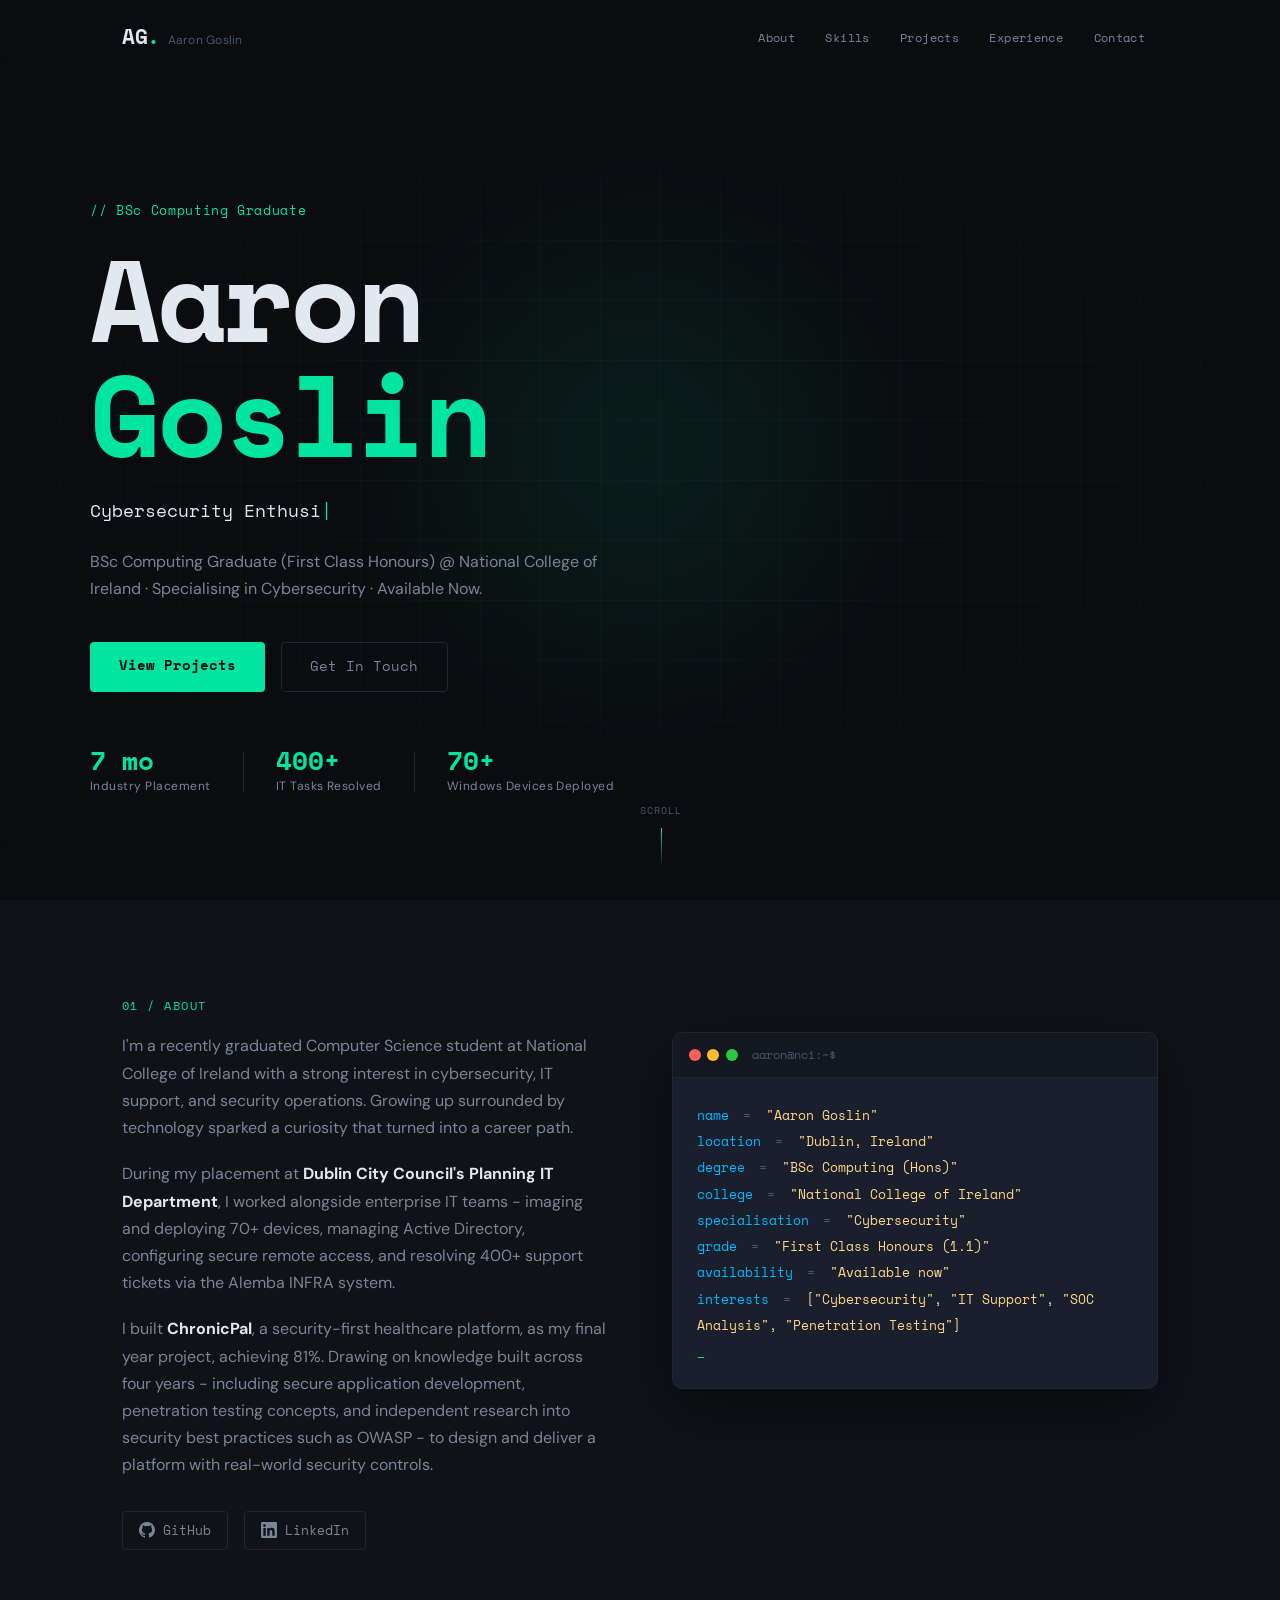
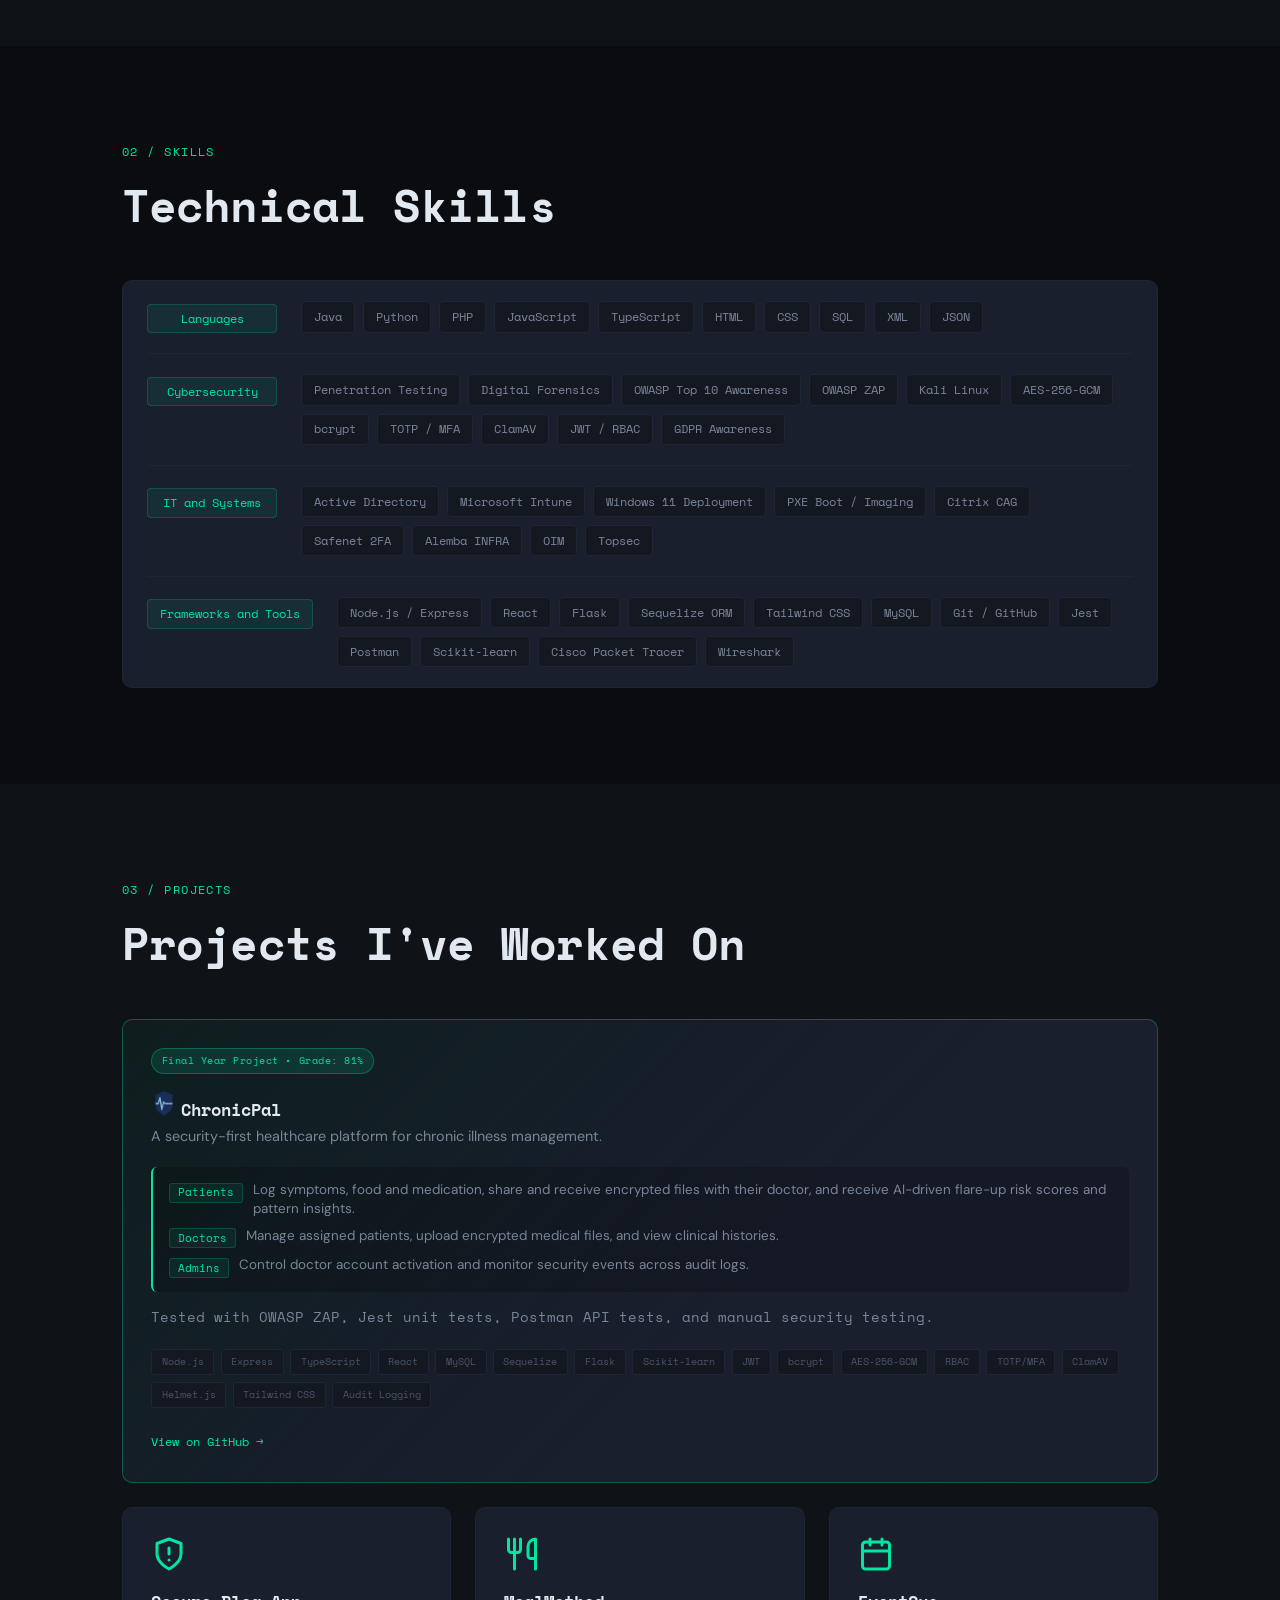
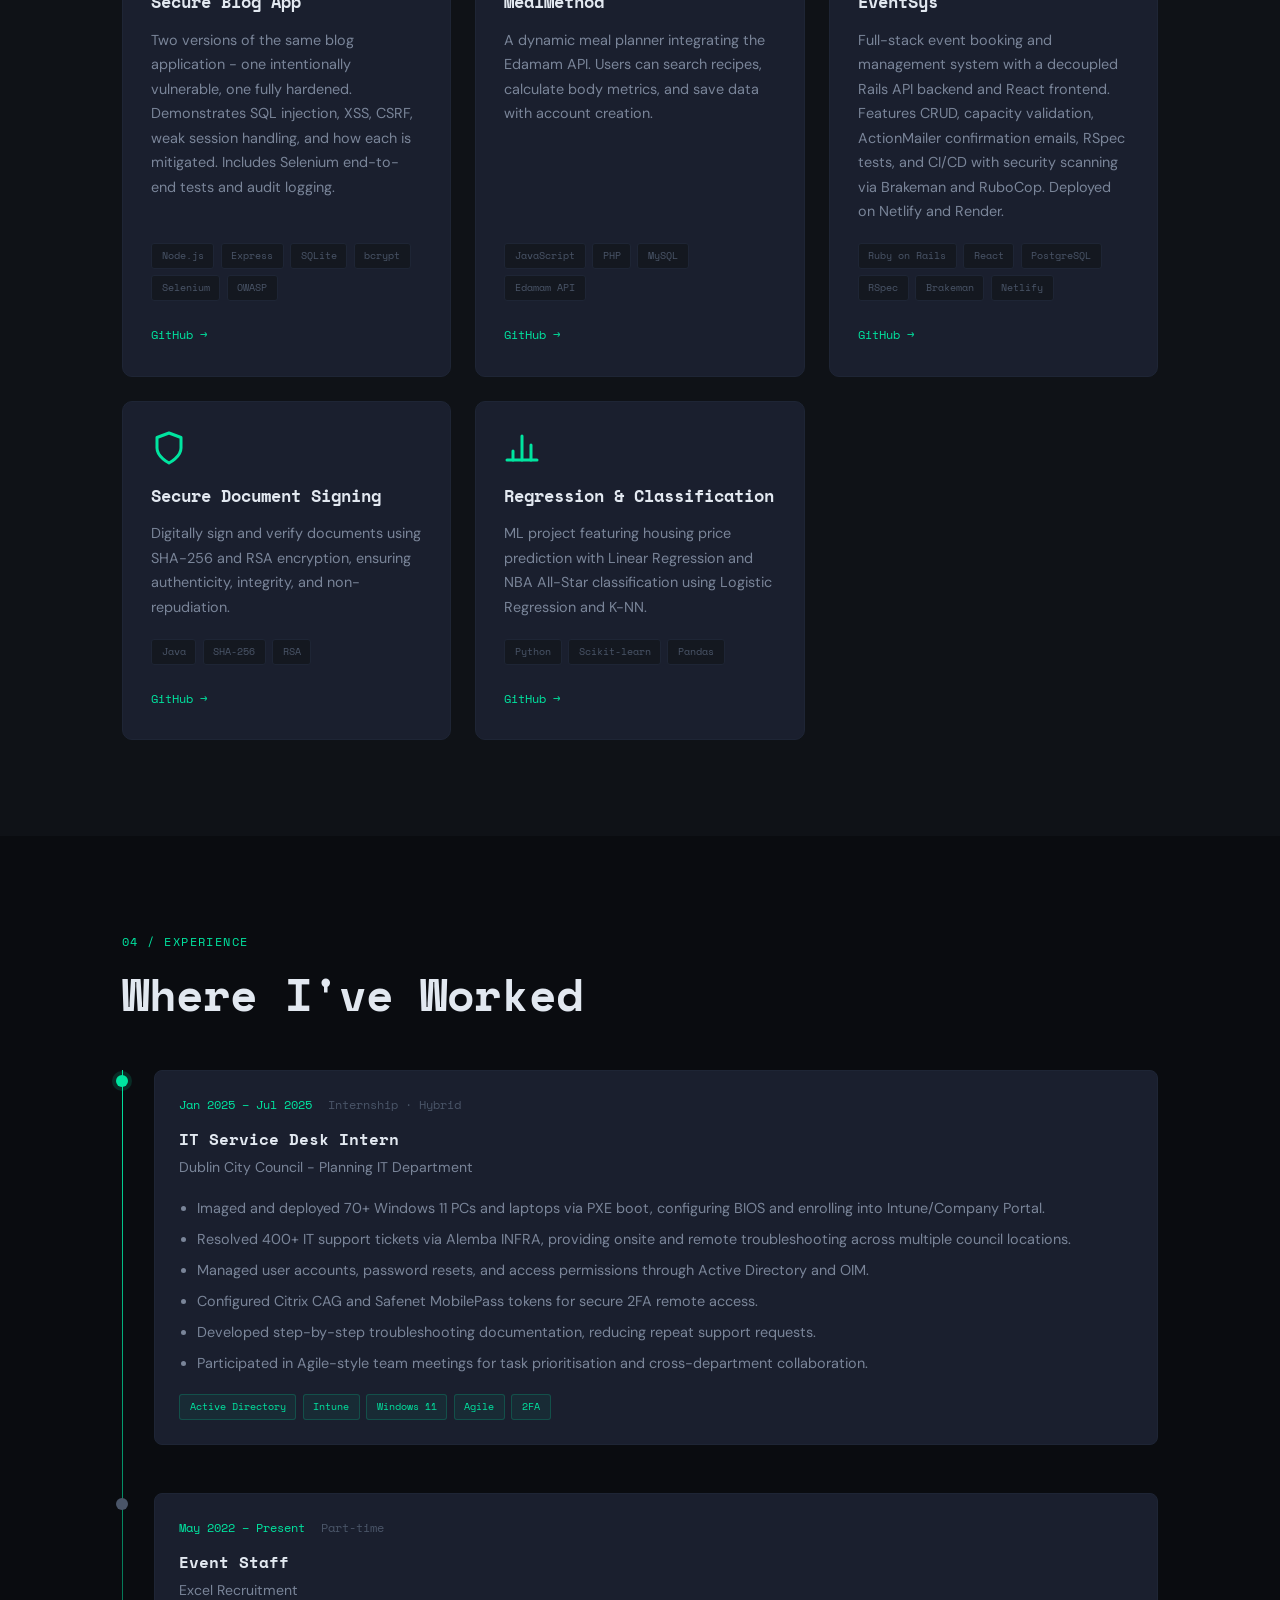
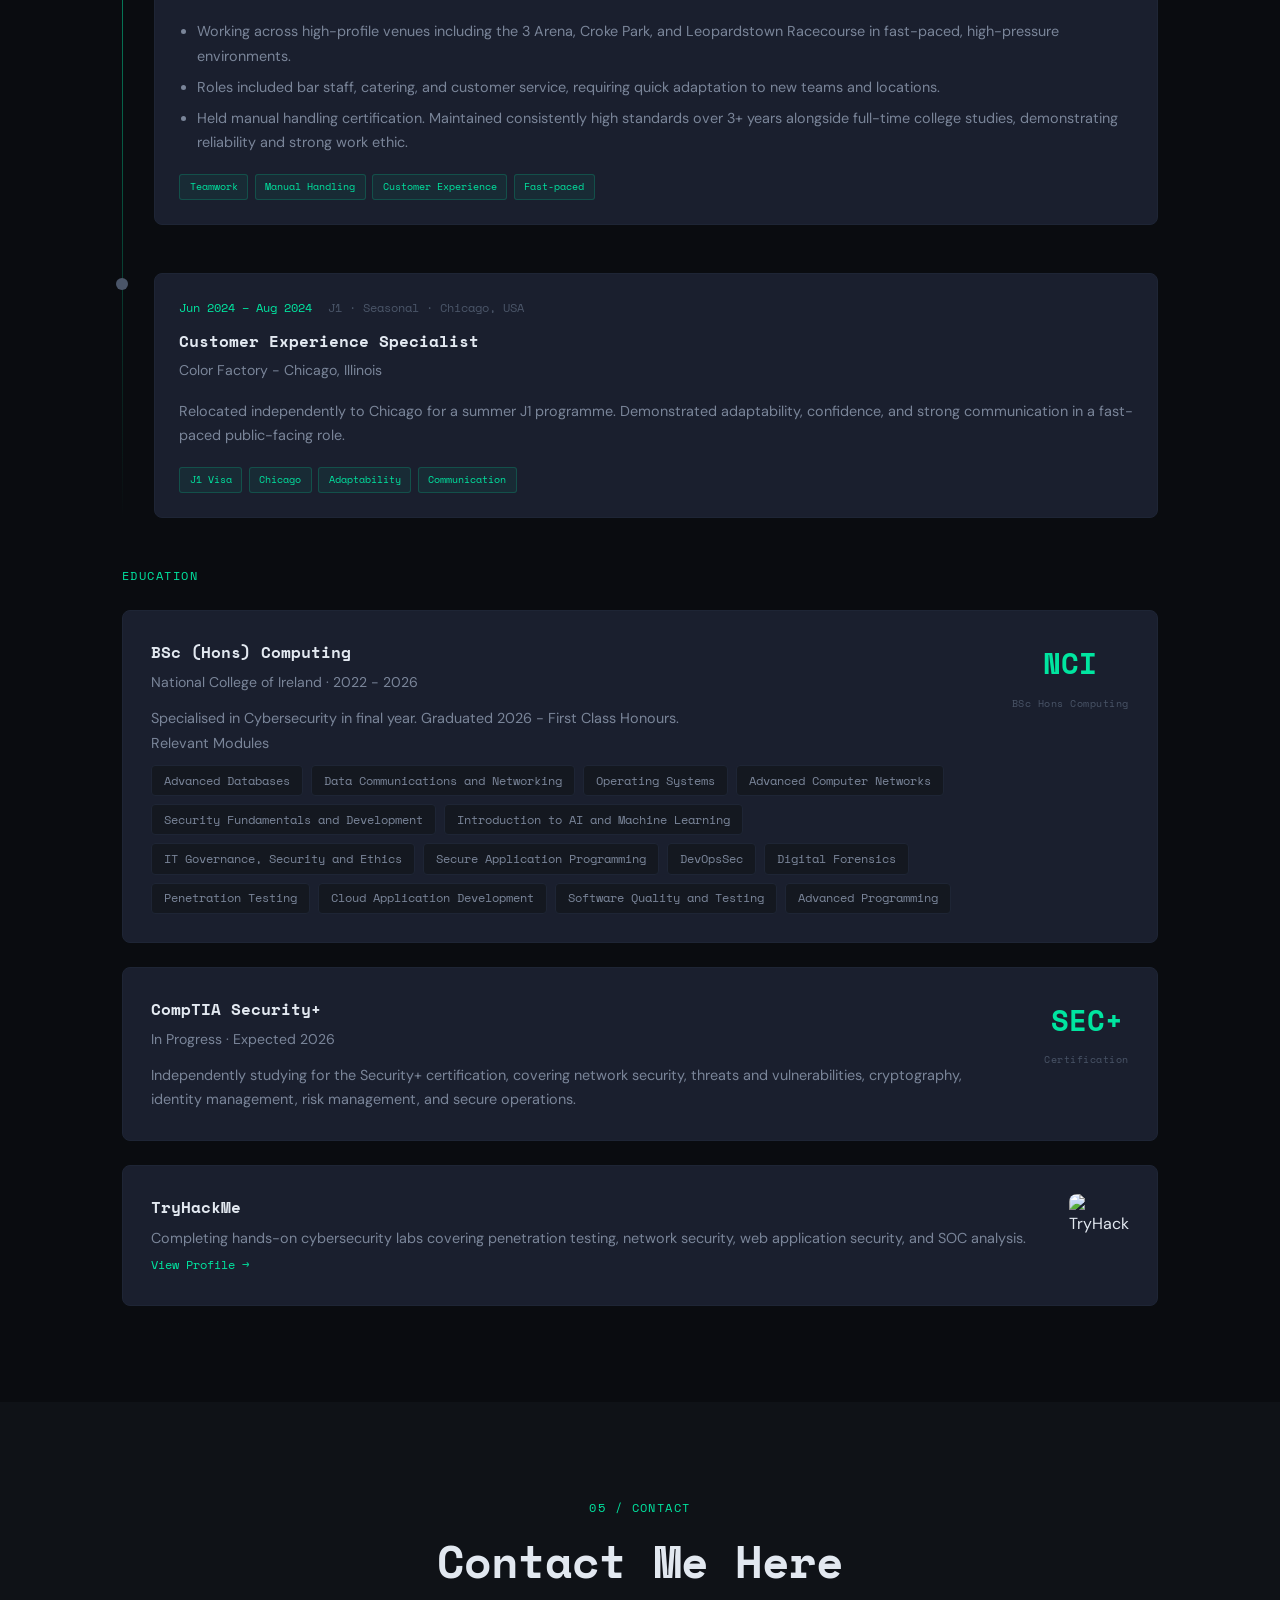
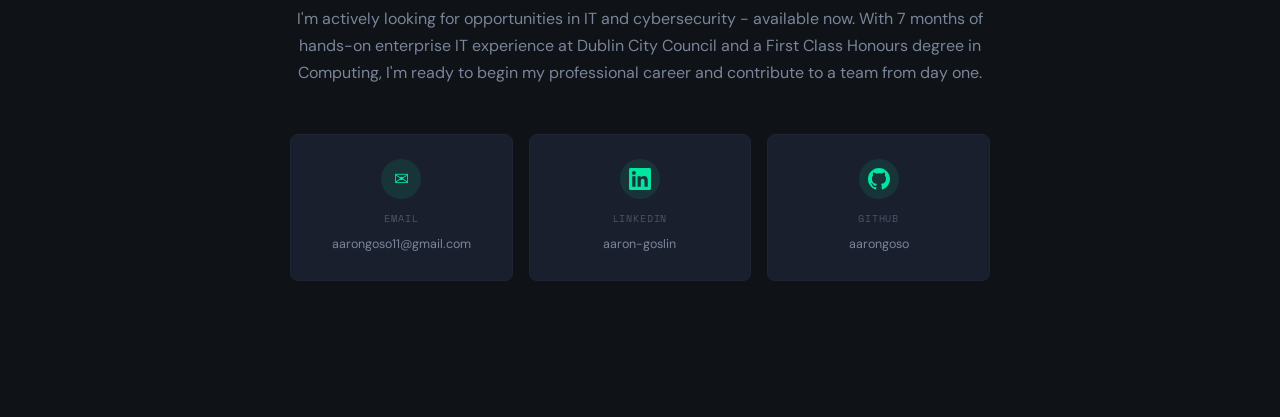
==== commit 79e0a758: "Clean" ====
--- a/index.html
+++ b/index.html
@@ -118,7 +118,7 @@
               <p><span class="t-key">college</span> <span class="t-eq">=</span> <span class="t-val">"National College of Ireland"</span></p>
               <p><span class="t-key">specialisation</span> <span class="t-eq">=</span> <span class="t-val">"Cybersecurity"</span></p>
               <p><span class="t-key">grade</span> <span class="t-eq">=</span> <span class="t-val">"First Class Honours (1.1)"</span></p>
-              <p><span class="t-key">availablity</span> <span class="t-eq">=</span> <span class="t-val">"Available now"</span></p>
+              <p><span class="t-key">availability</span> <span class="t-eq">=</span> <span class="t-val">"Available now"</span></p>
               <p><span class="t-key">interests</span> <span class="t-eq">=</span> <span class="t-val">["Cybersecurity", "IT Support", "SOC Analysis", "Penetration Testing"]</span></p>
               <p class="t-blink">_</p>
             </div>
